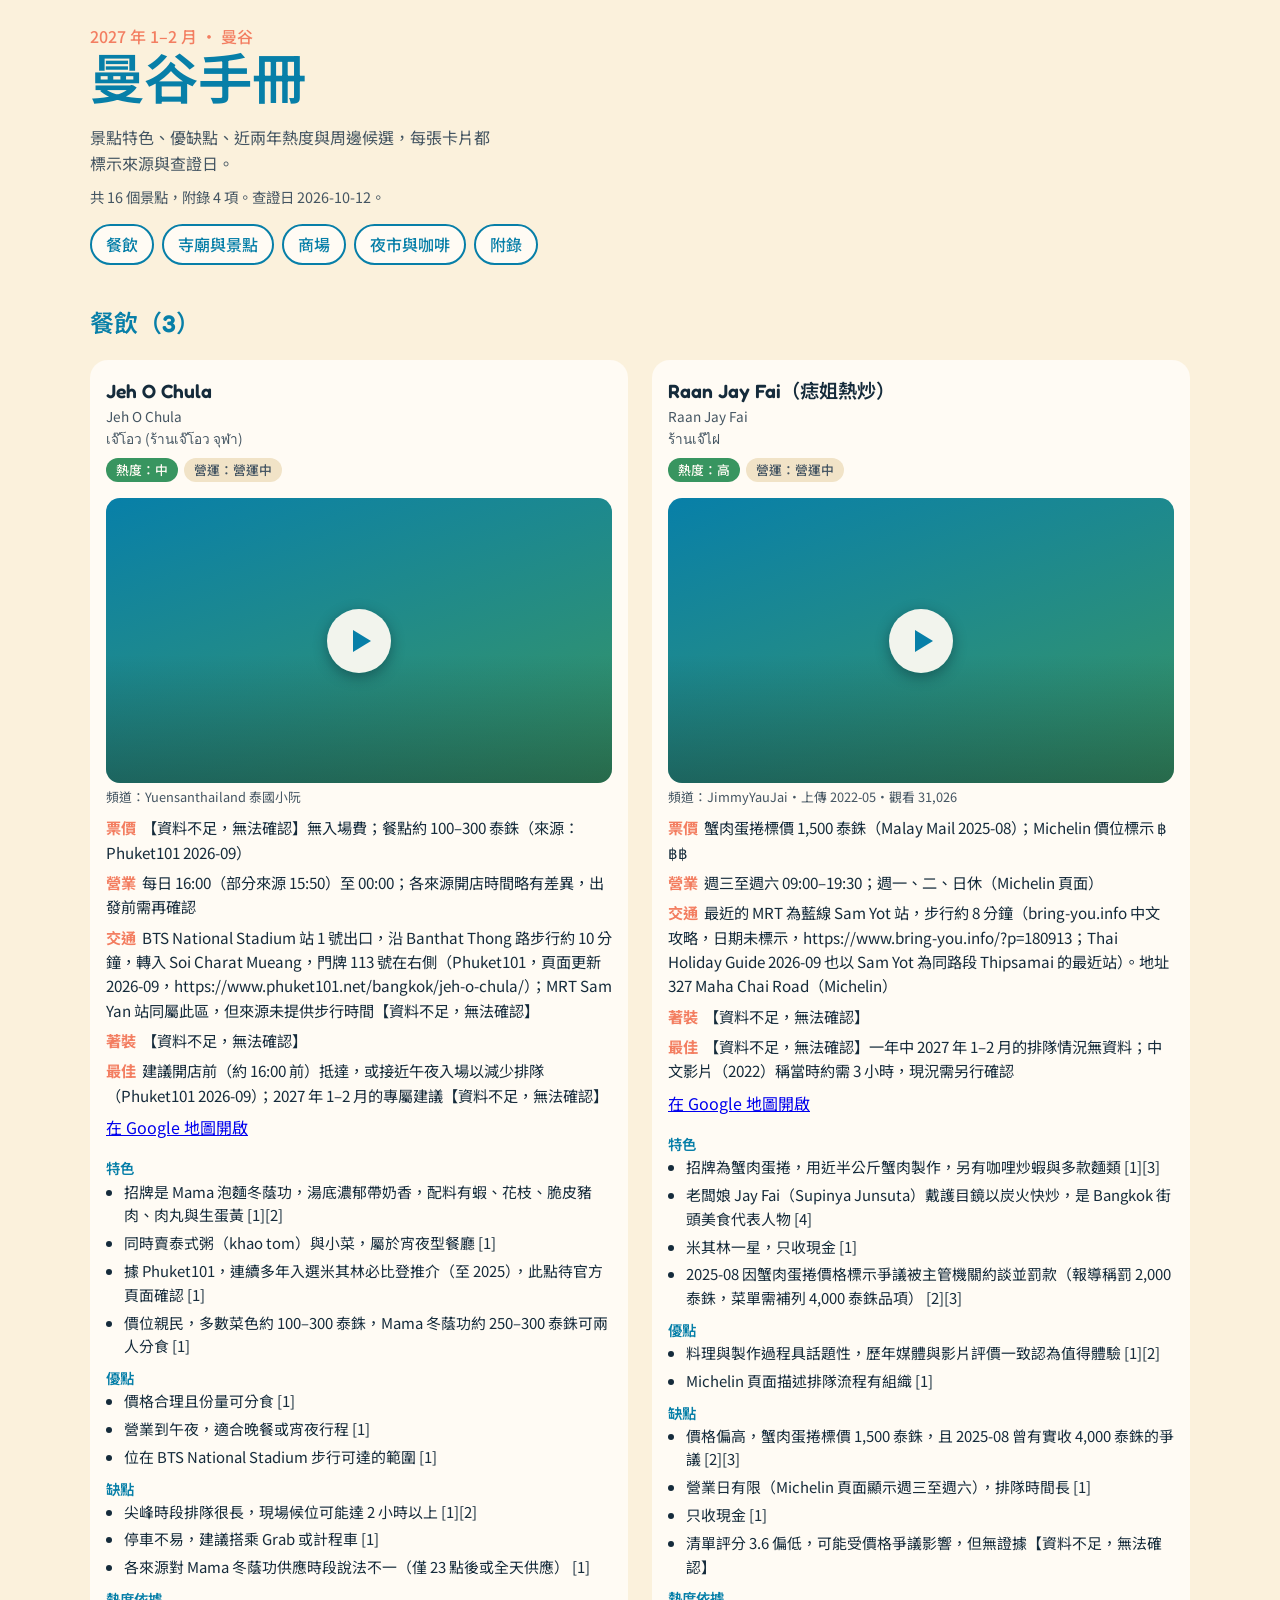
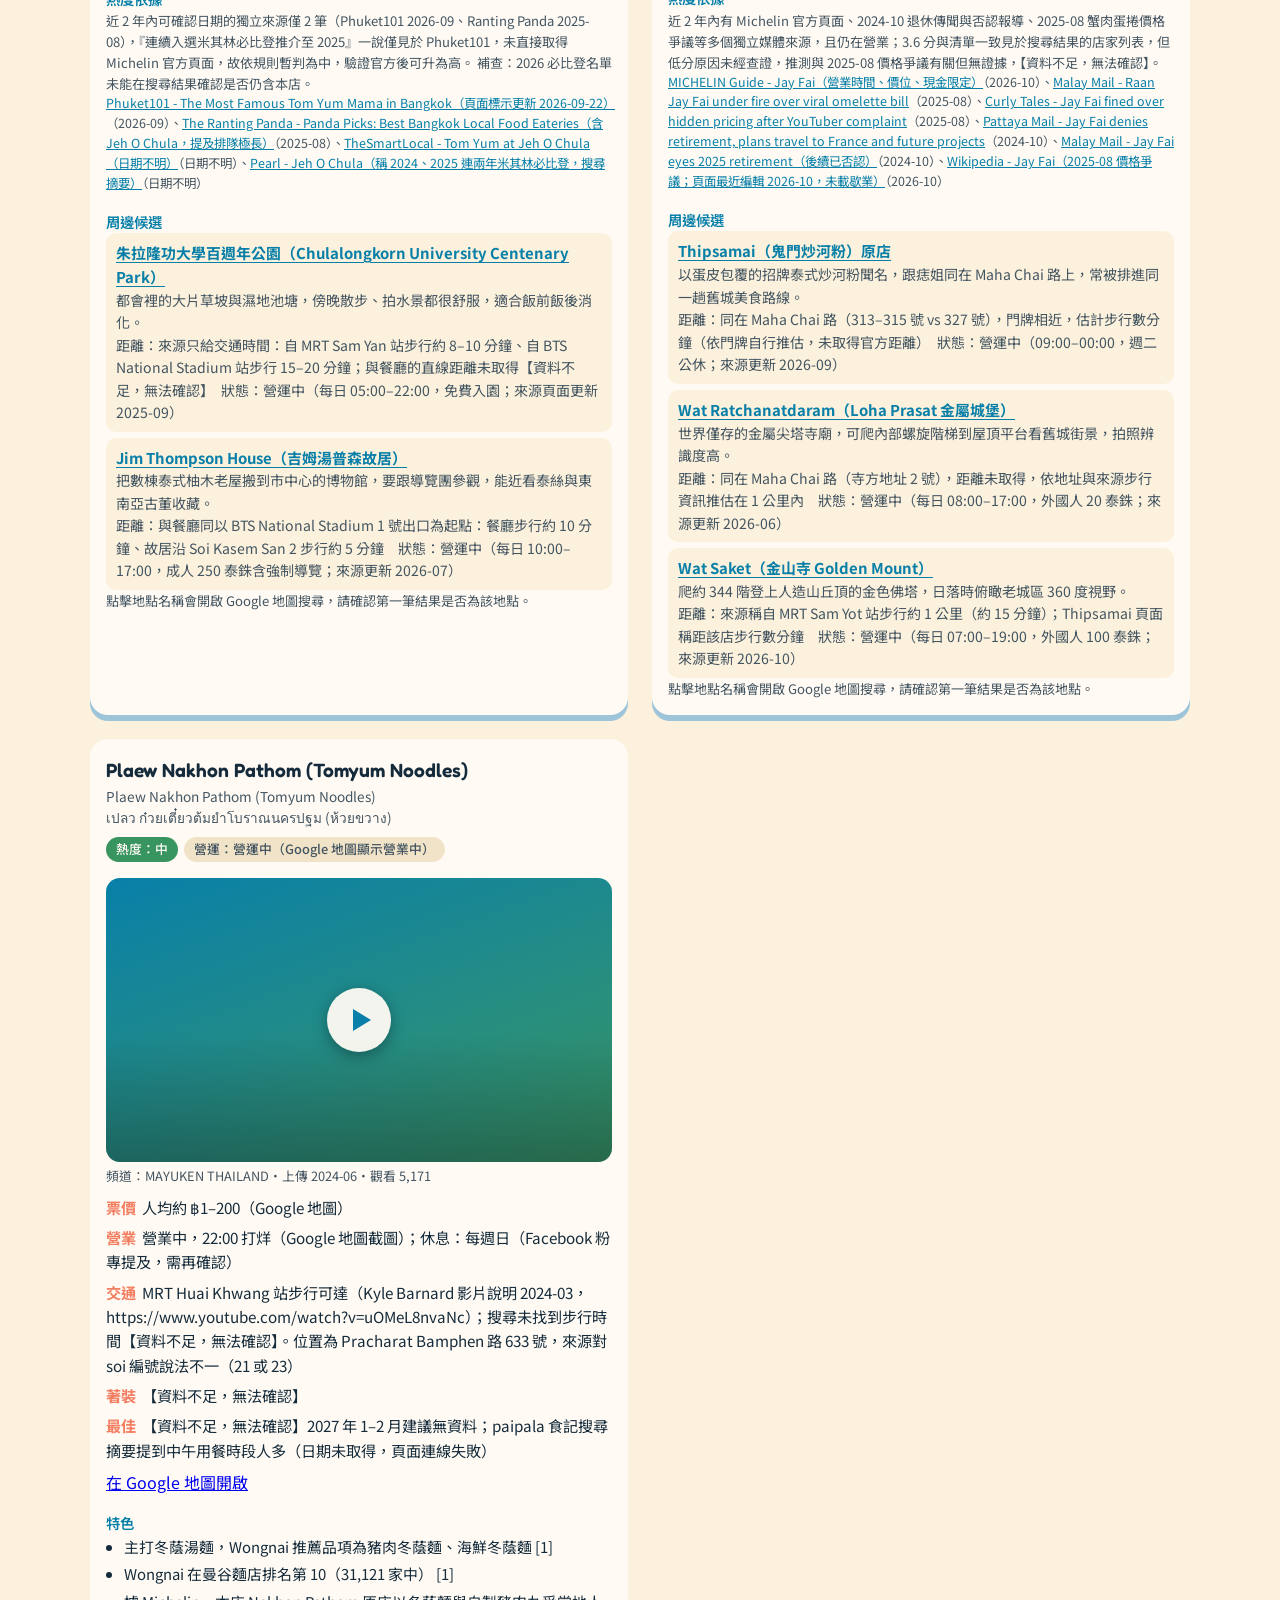
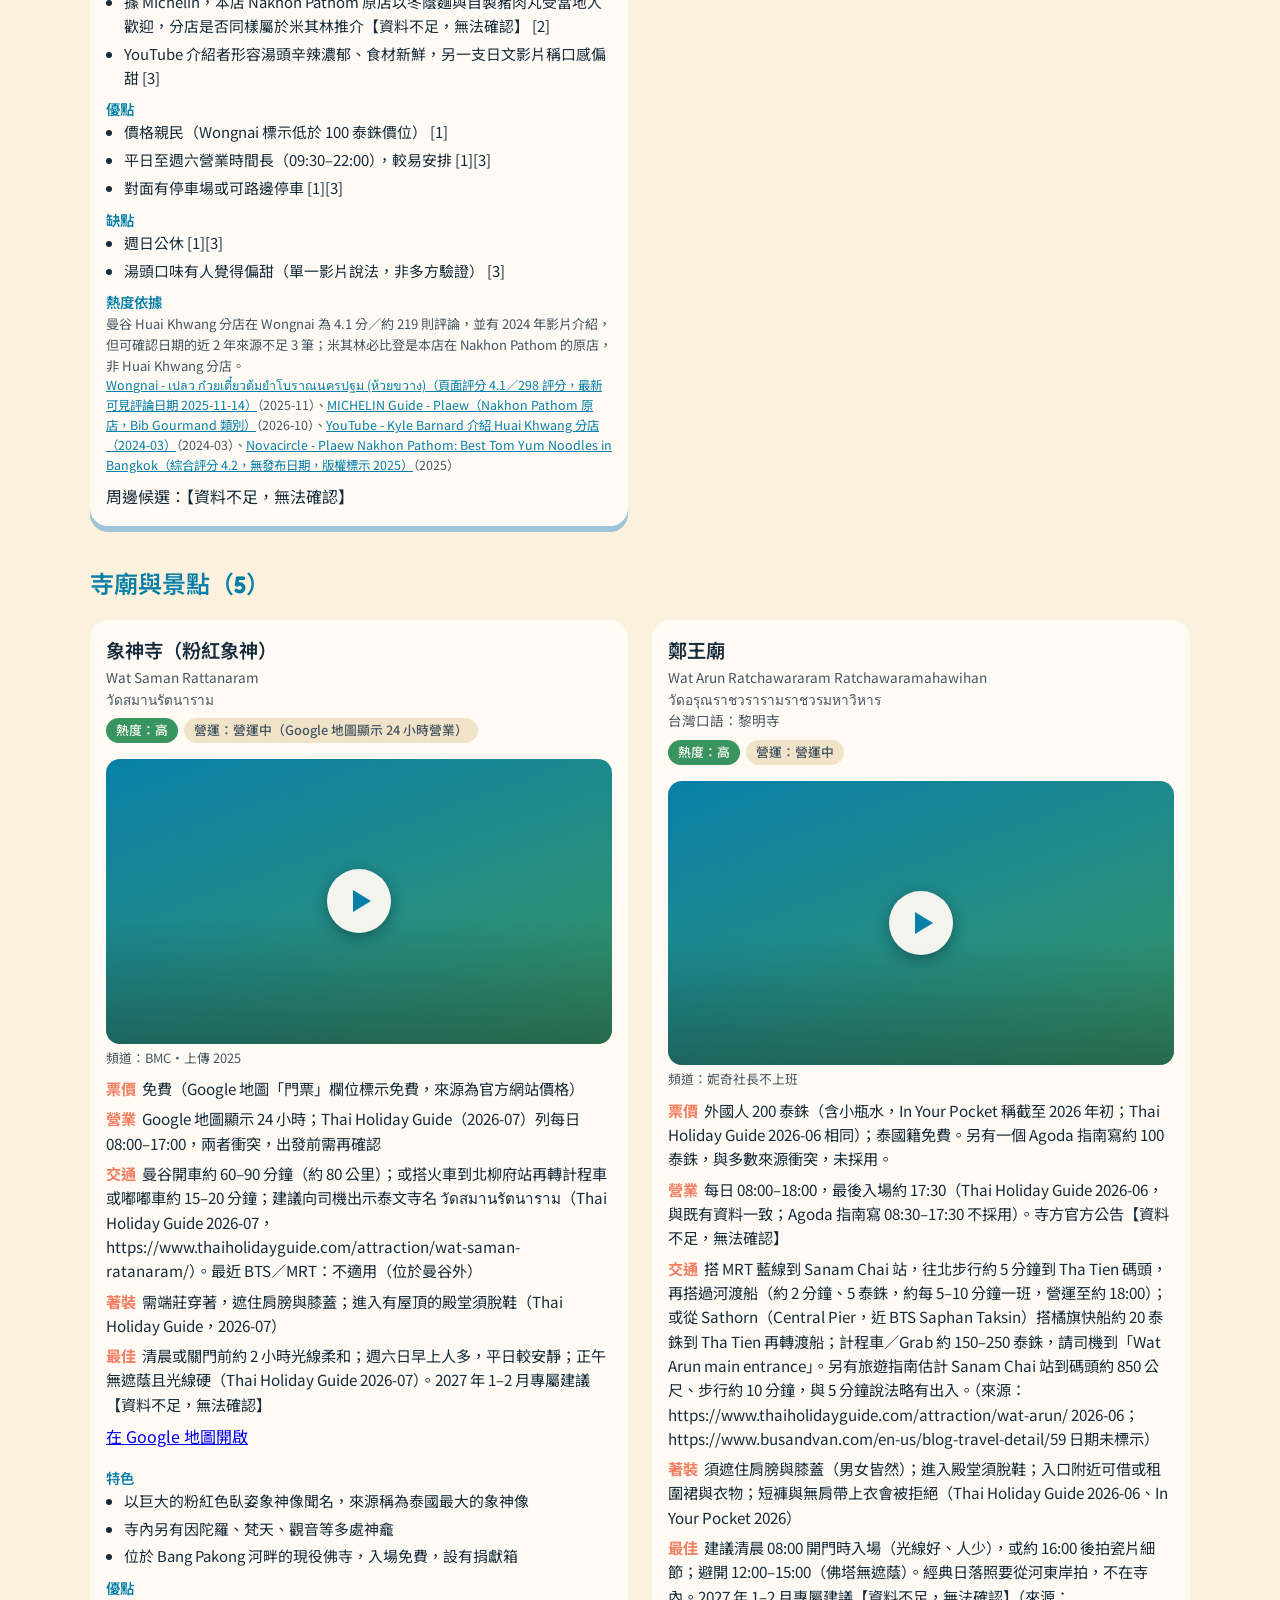
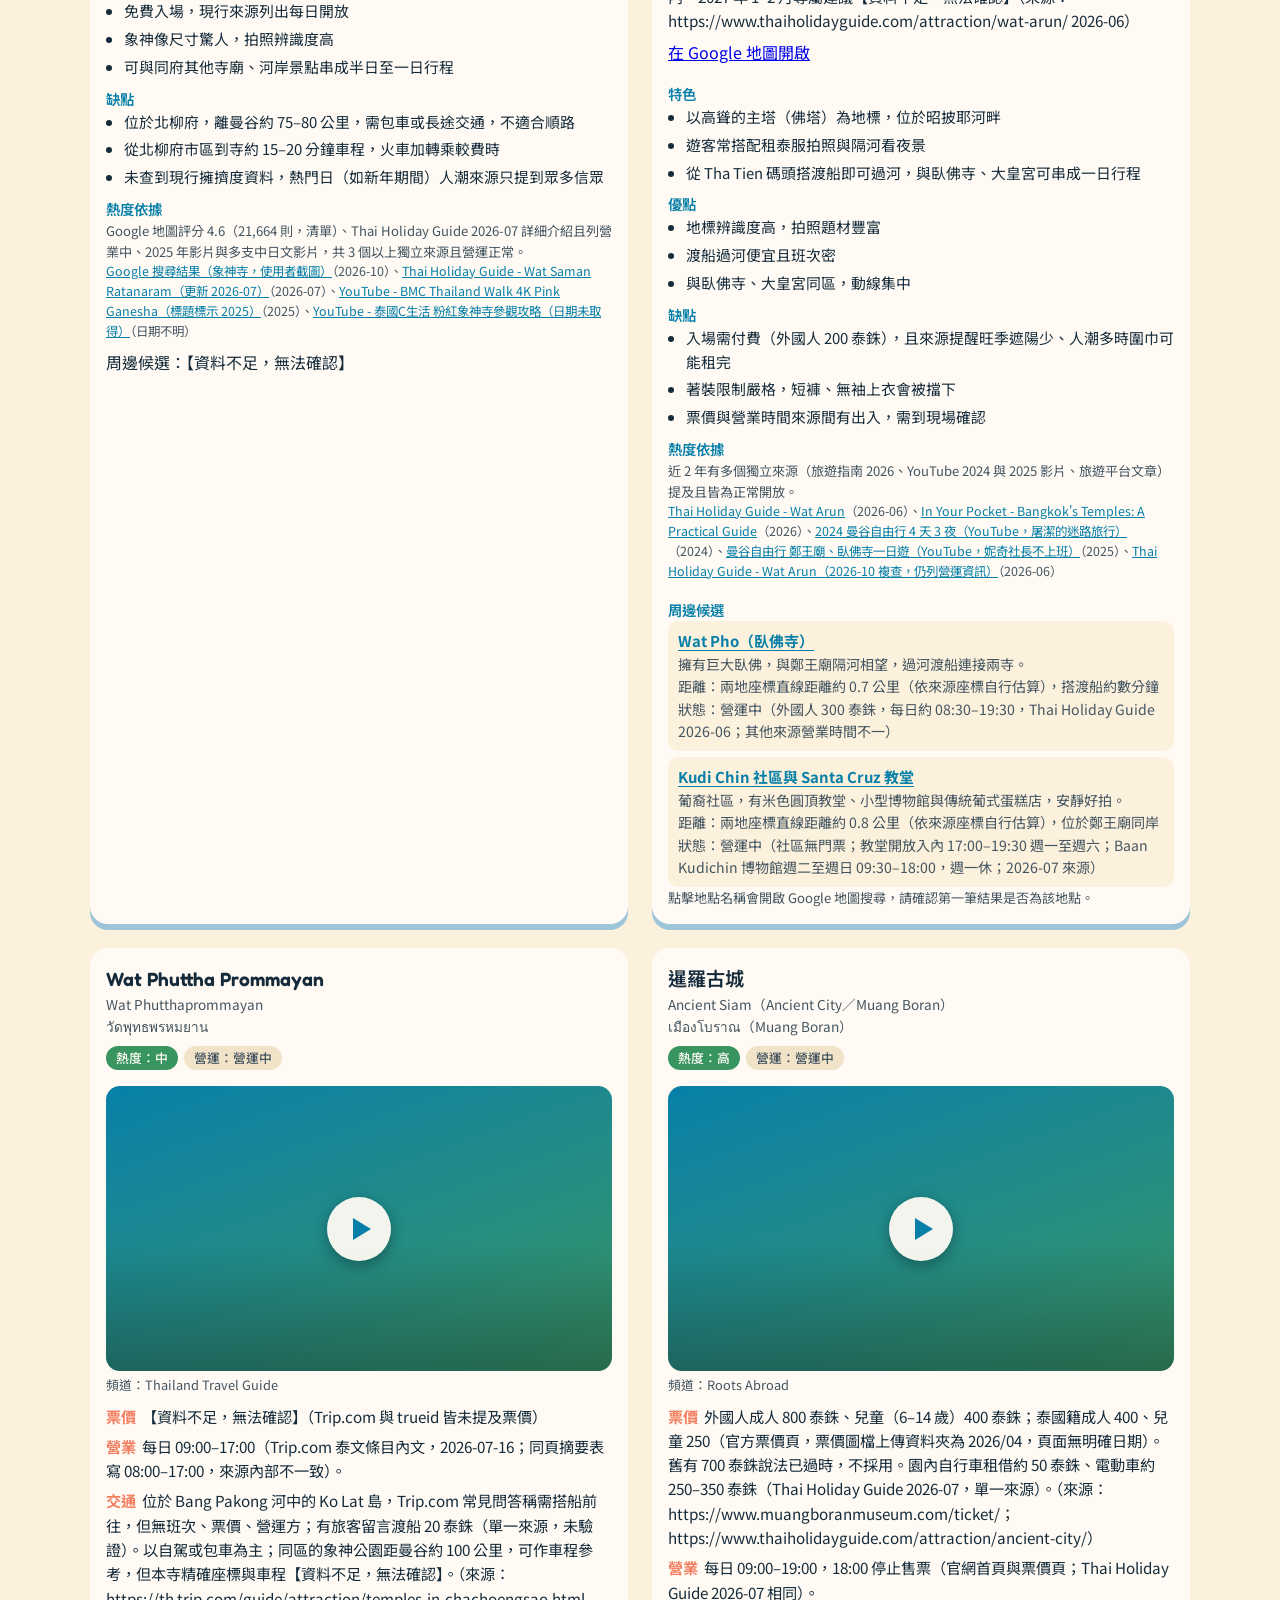
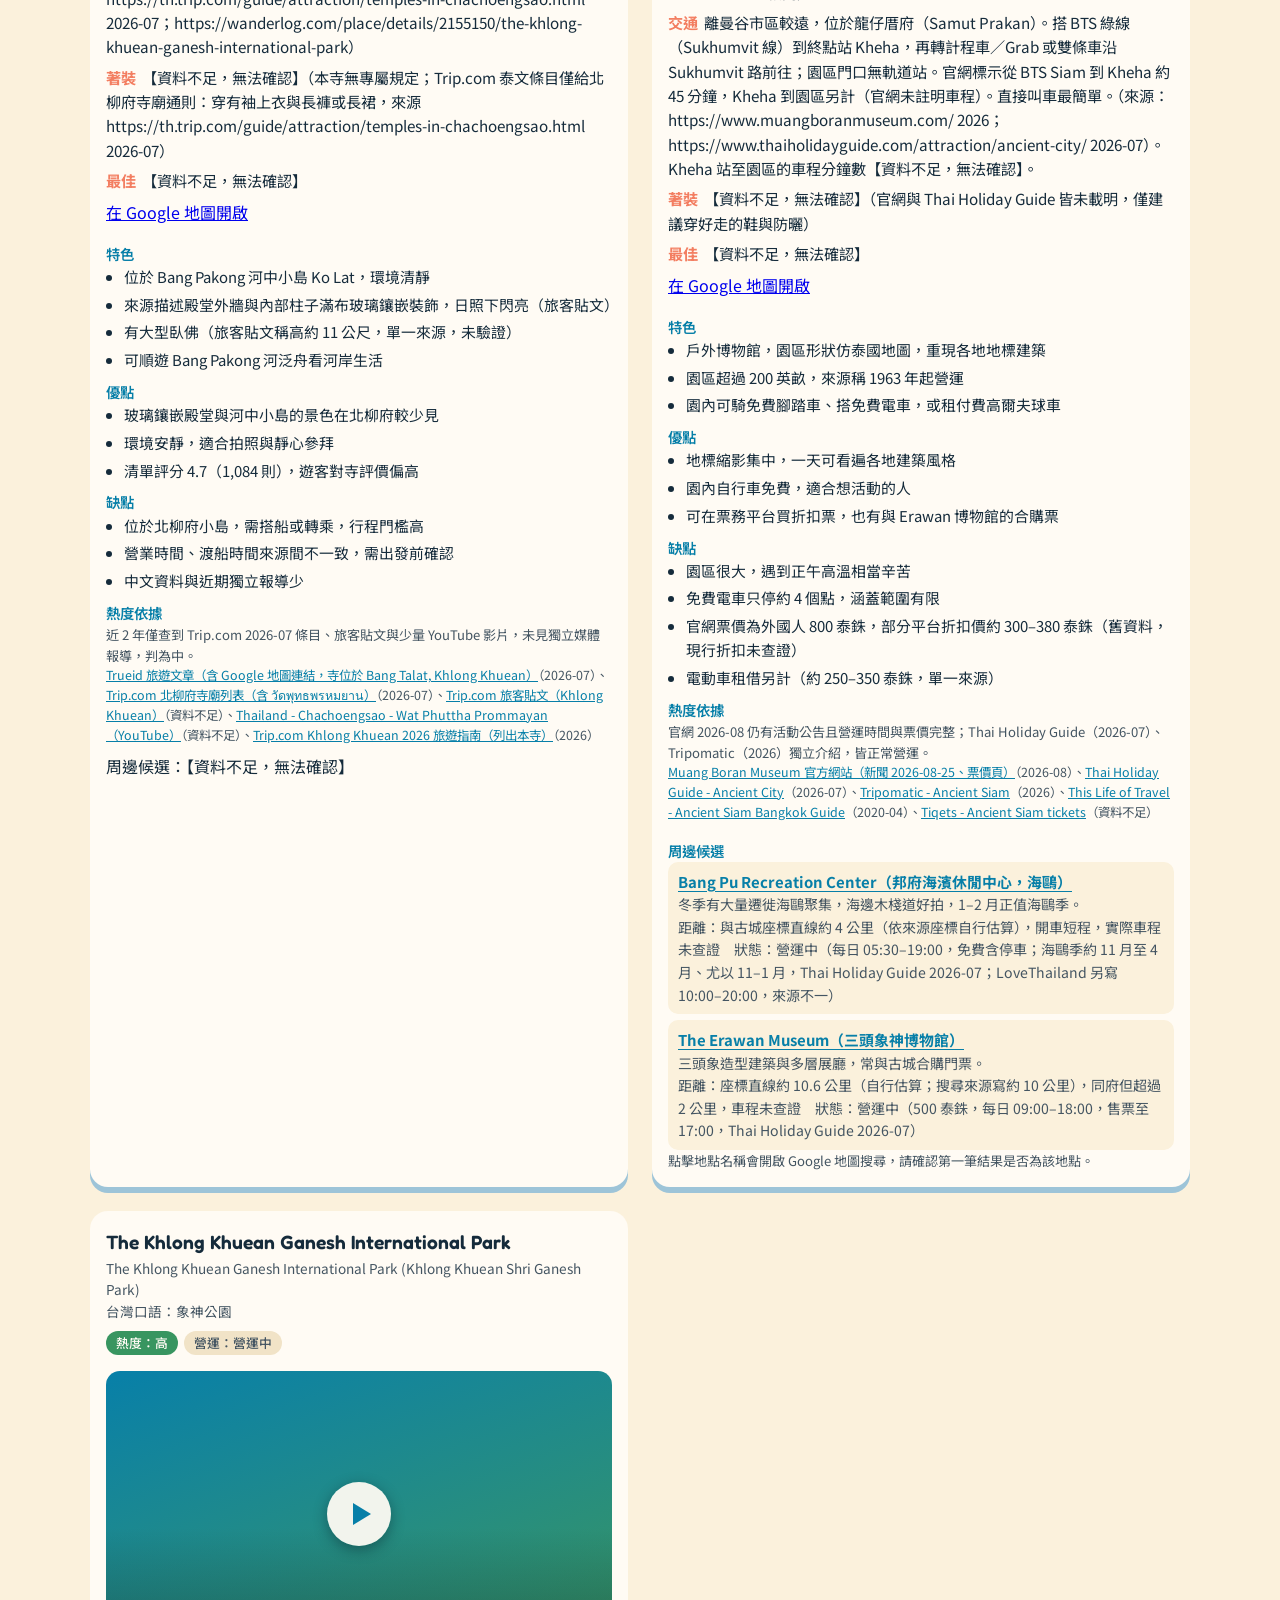
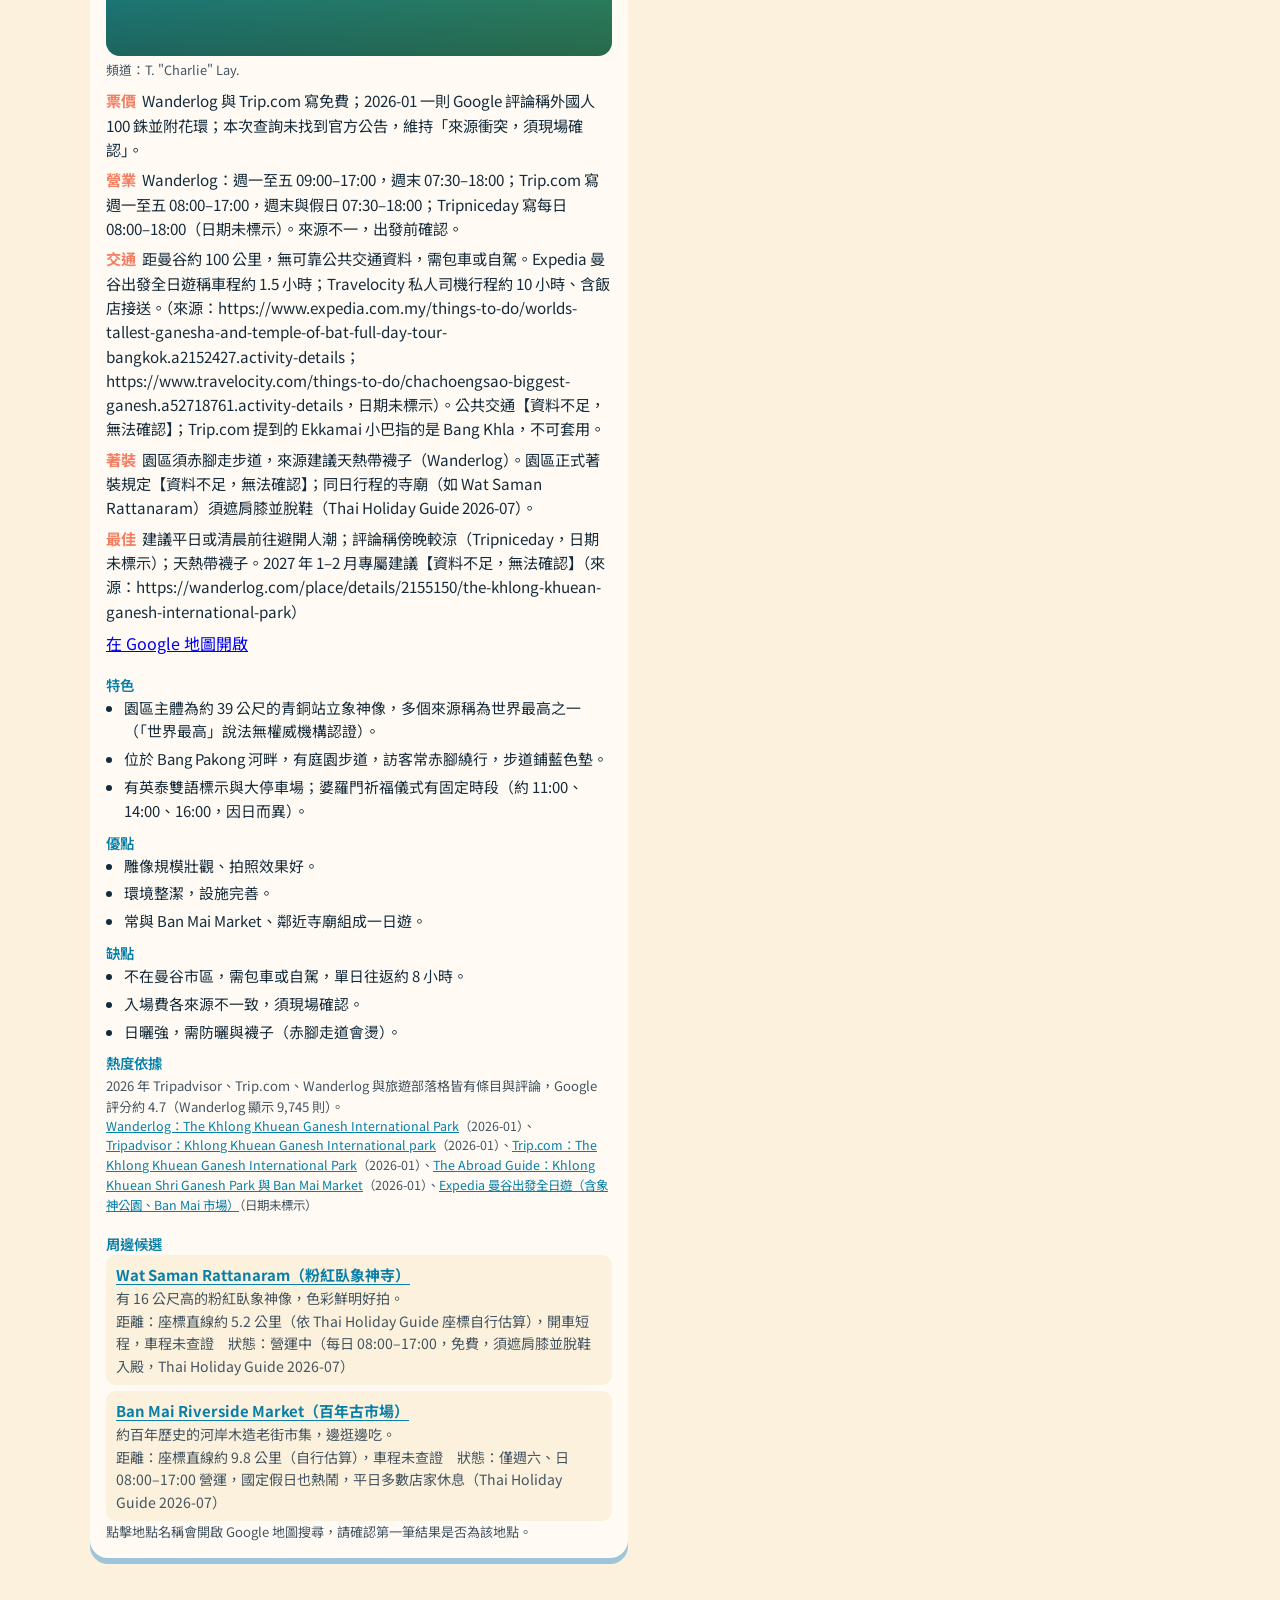
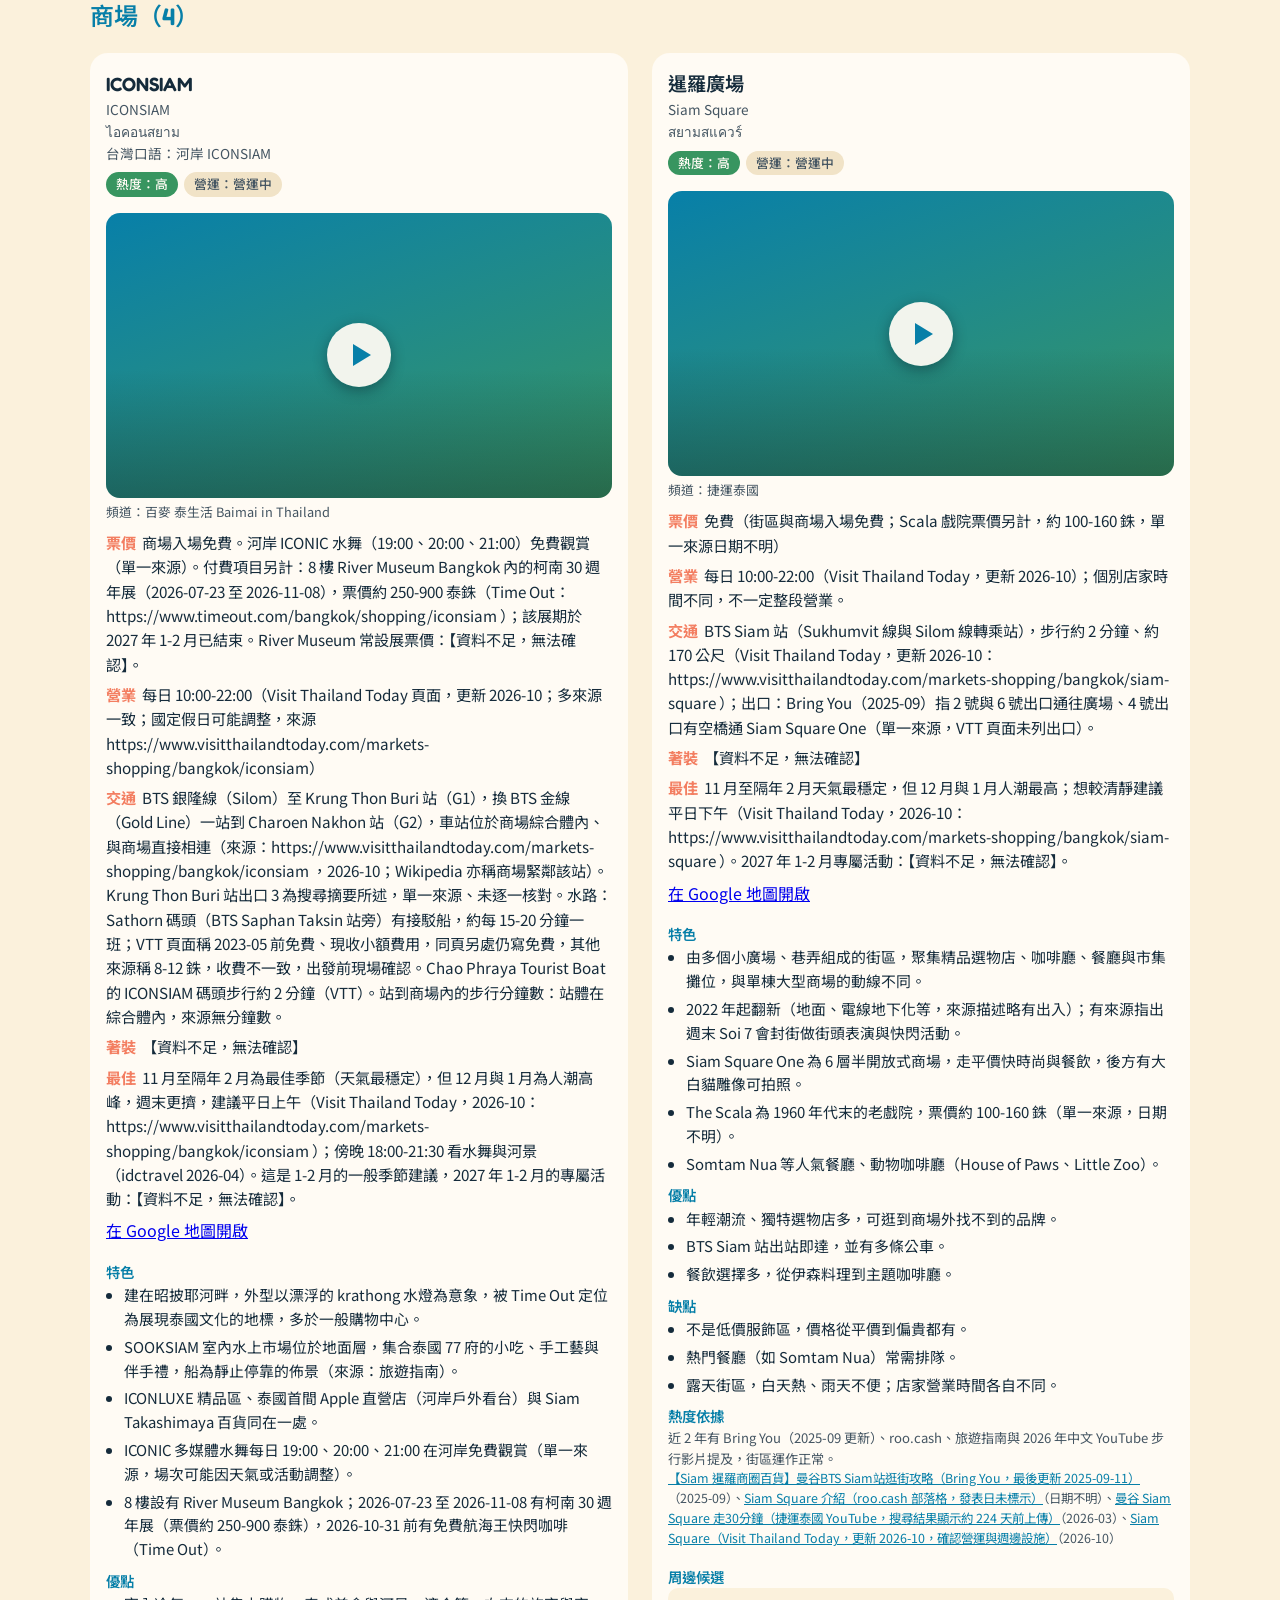
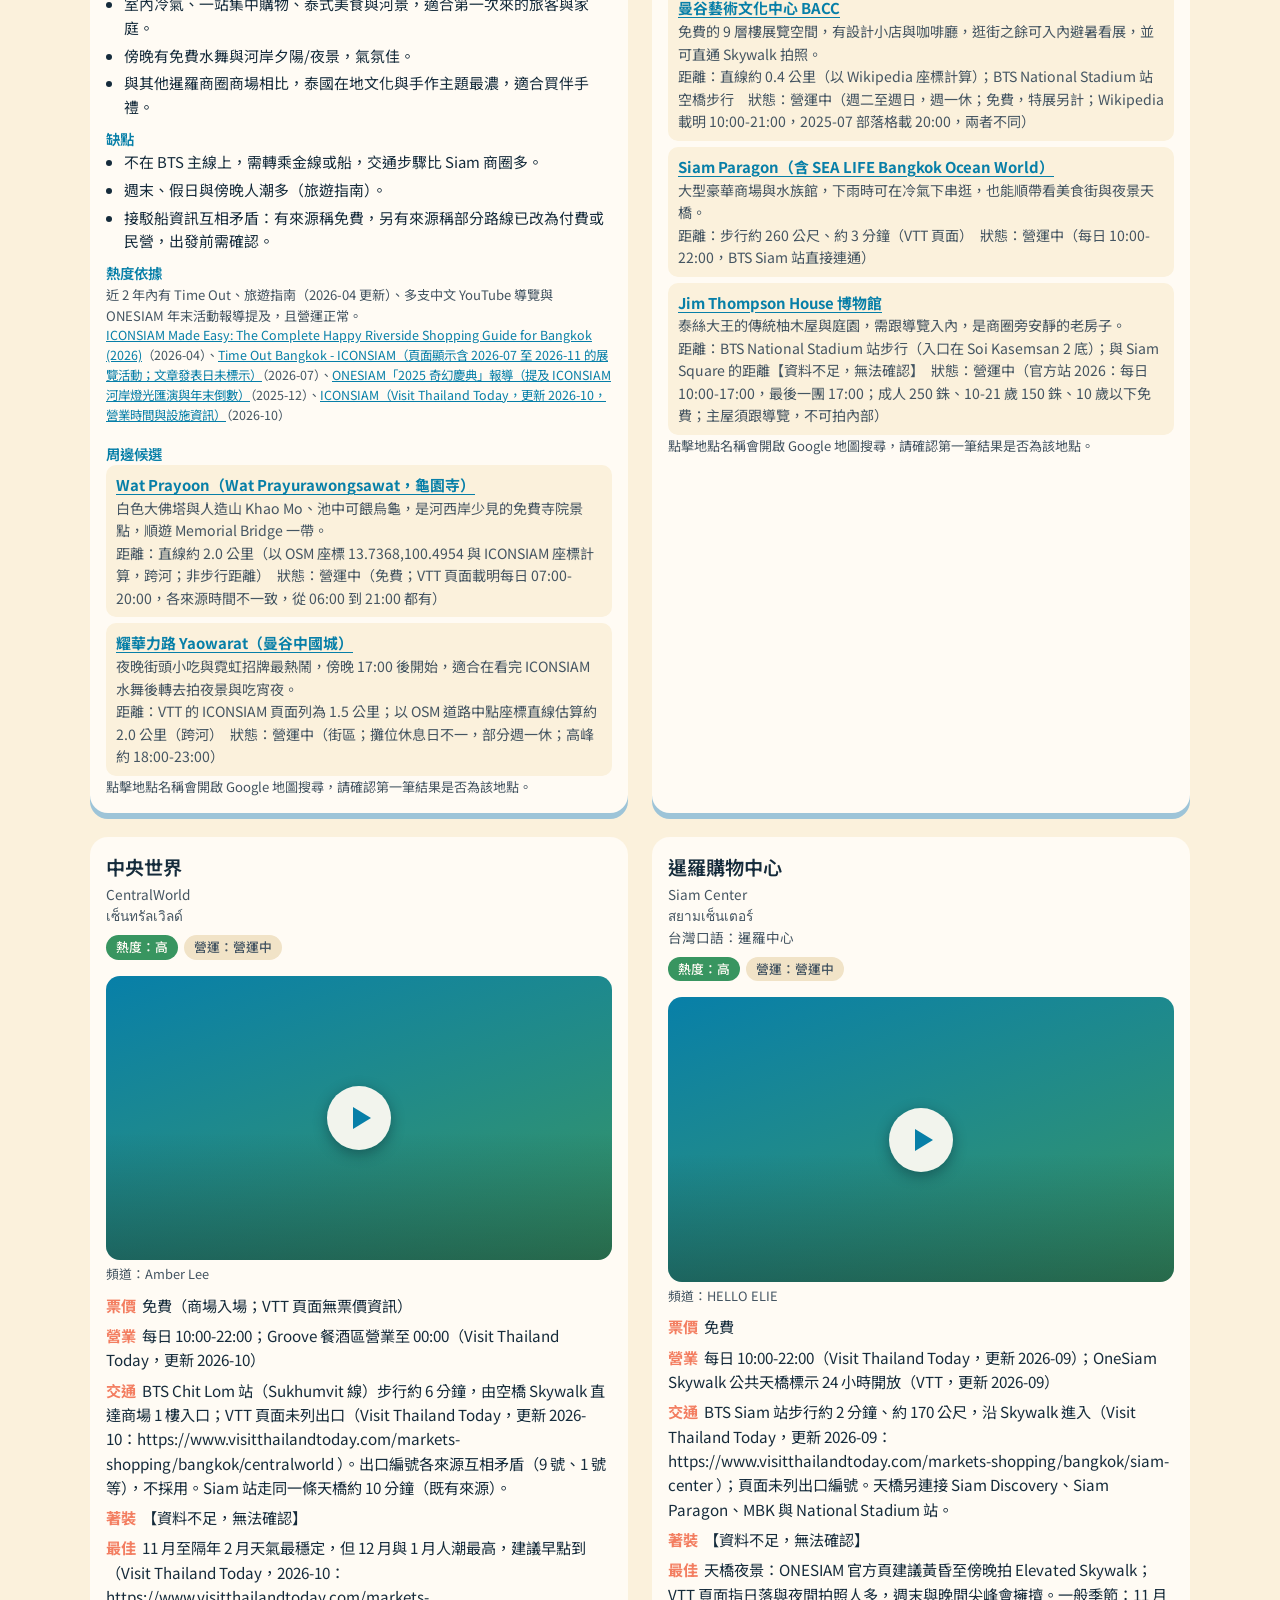
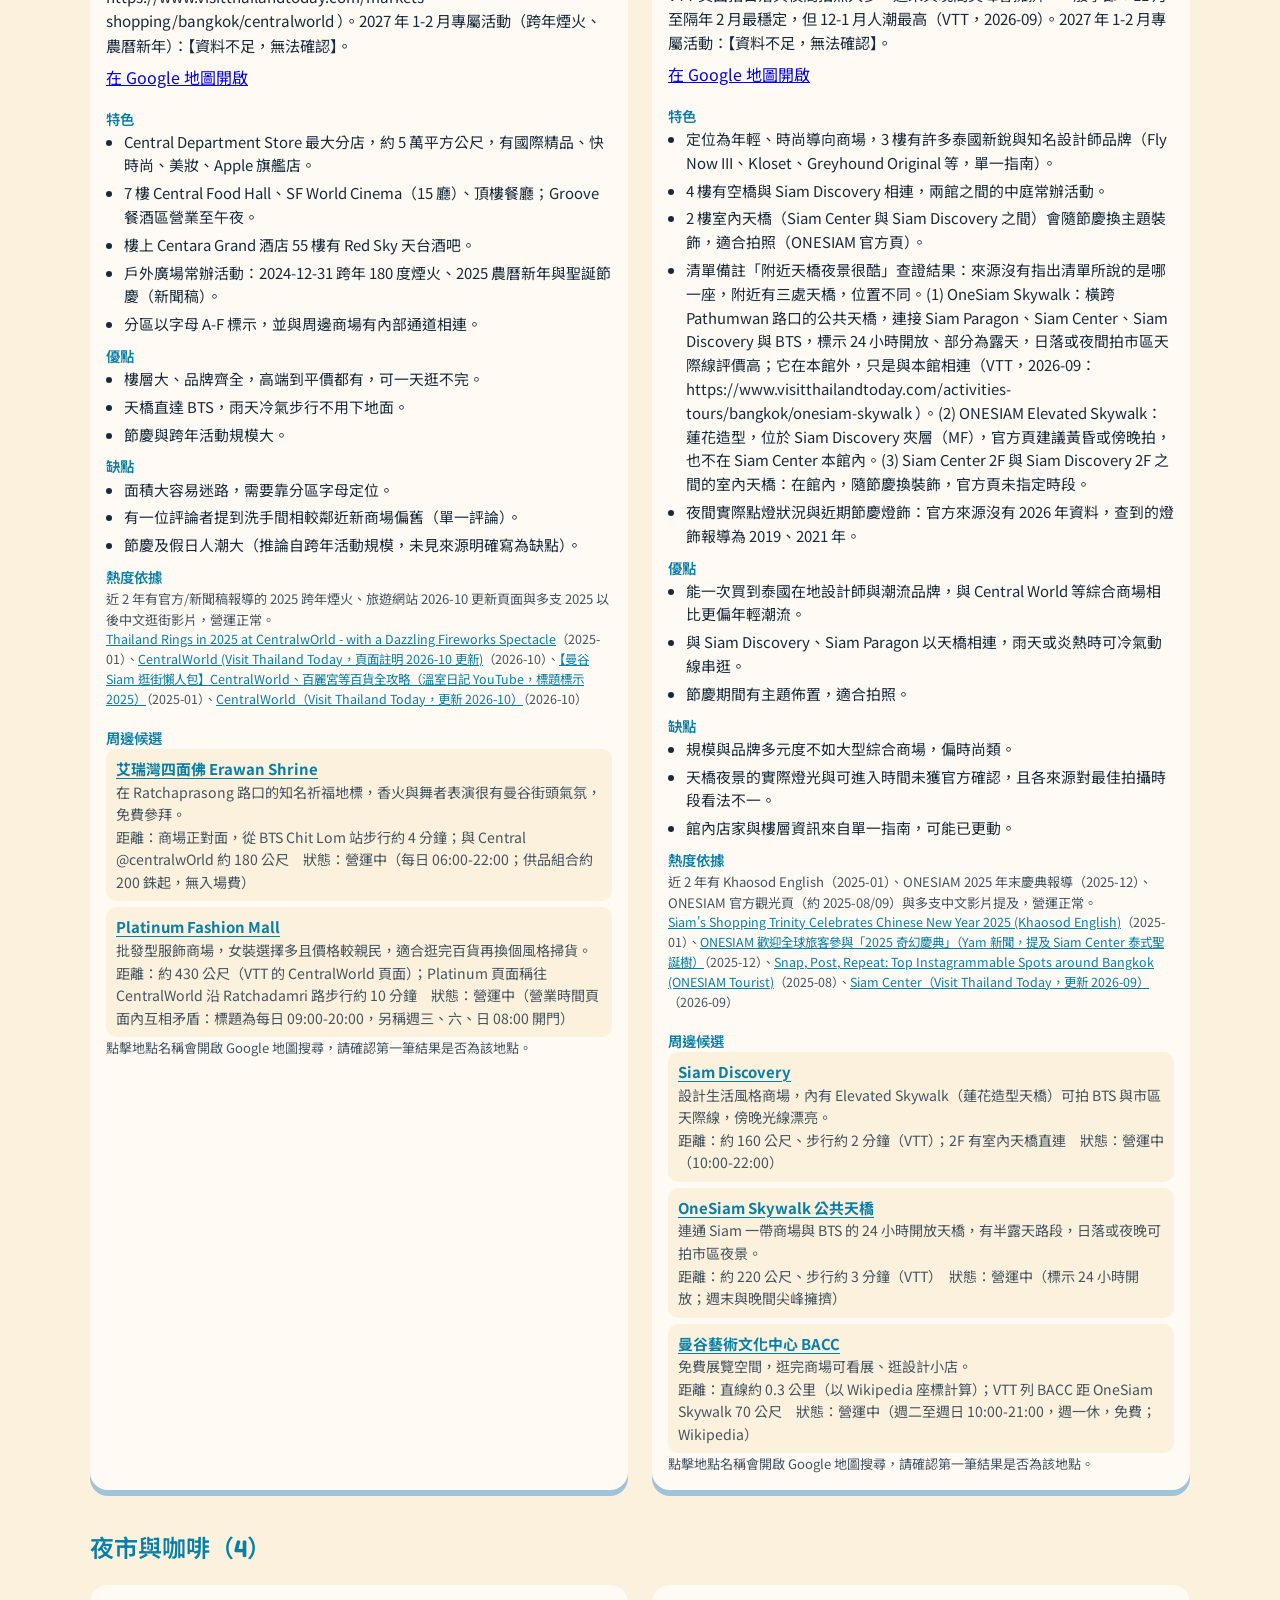
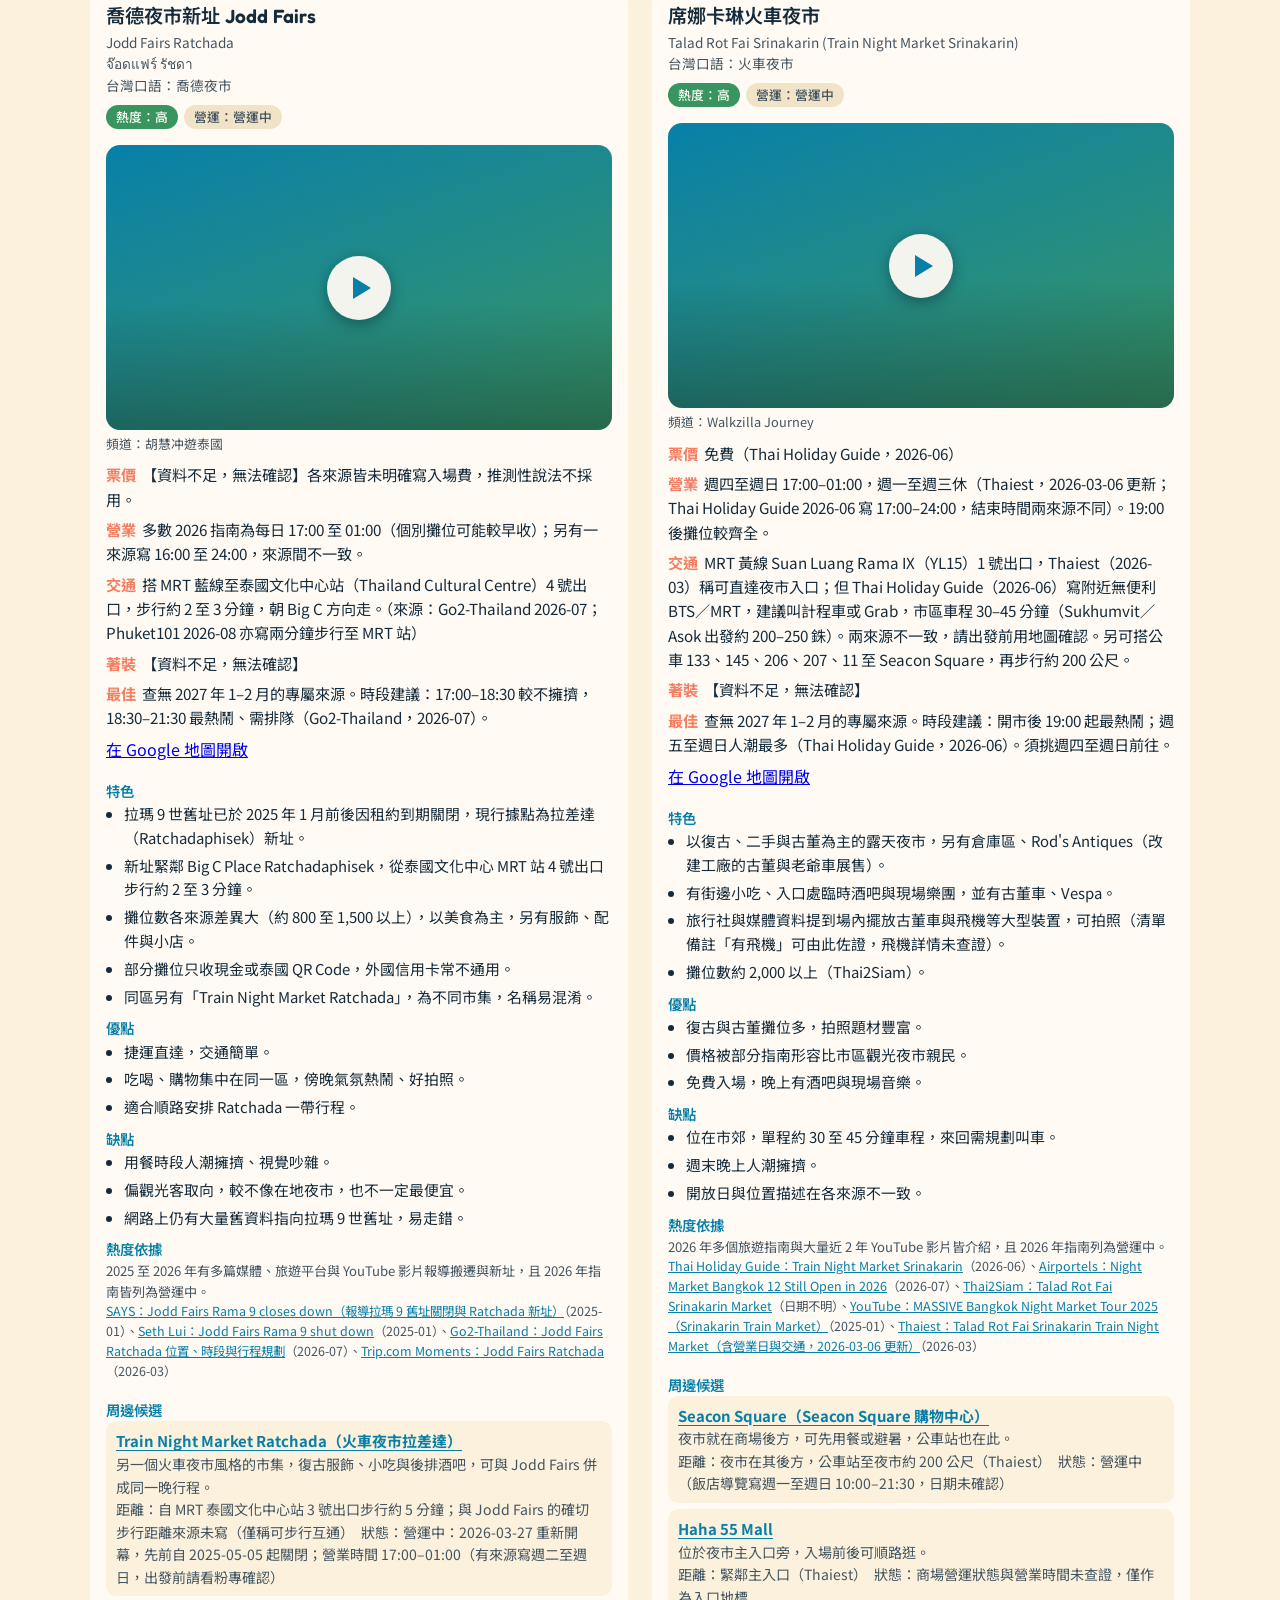
==== site/index.html @ be5ec12a "chore: initial commit for Bangkok handbook - 曼谷手冊靜態網站（site/）：16 個景點、4 項附錄，方案 C 熱帶明信片 - 資料與來源（data/、r" ====
<!doctype html>
<html lang="zh-Hant">
<head>
<meta charset="utf-8">
<meta name="viewport" content="width=device-width, initial-scale=1">
<meta name="description" content="2027 曼谷旅遊手冊：景點特色、優缺點、近兩年熱度、周邊候選與旅伴票選。">
<!-- Hallmark · macrostructure: 18-portfolio-grid · tone: playful · 方案 C 熱帶明信片 -->
<title>曼谷手冊 · 2027 年 1–2 月</title>
<link rel="preconnect" href="https://fonts.googleapis.com">
<link rel="preconnect" href="https://fonts.gstatic.com" crossorigin>
<link href="https://fonts.googleapis.com/css2?family=Noto+Sans+TC:wght@400;500;700&family=Fredoka:wght@500;600&display=swap" rel="stylesheet">
<link rel="stylesheet" href="styles.css">
</head>
<body>
<header class="site-head">
  <p class="kicker">2027 年 1–2 月 ・ 曼谷</p>
  <h1>曼谷手冊</h1>
  <p class="lede">景點特色、優缺點、近兩年熱度與周邊候選，每張卡片都標示來源與查證日。</p>
  <p class="status-line" id="data-status" role="status">載入資料中…</p>
  <nav class="jump" aria-label="分類">
    <a href="#sec-food">餐飲</a>
    <a href="#sec-sights">寺廟與景點</a>
    <a href="#sec-malls">商場</a>
    <a href="#sec-markets">夜市與咖啡</a>
    <a href="#sec-appendix">附錄</a>
  </nav>
</header>

<main id="app">
  <noscript><p class="notice">此頁面需要開啟 JavaScript 才能顯示資料。</p></noscript>
</main>

<footer class="site-foot">
  <p>原始清單：2027曼谷（作者：yoshiko 小狐狸遊世界）。</p>
  <p>資料查證日：2026-10-12。出發前請再確認票價、營業時間、農曆新年日期與交通。</p>
  <p>影片為 YouTube 官方嵌入，點擊才會載入播放器。</p>
</footer>

<script src="app.js" type="module"></script>
</body>
</html>
---- site/styles.css ----
/* 方案 C 熱帶明信片：色票以 OKLCH token 定義 */
:root {
  --sea: oklch(56% 0.11 230);
  --coral: oklch(72% 0.15 35);
  --sand: oklch(96% 0.03 85);
  --sand-2: oklch(92% 0.04 85);
  --palm: oklch(60% 0.12 155);
  --ink: oklch(28% 0.04 240);
  --muted: oklch(44% 0.03 240);
  --card: oklch(99% 0.01 85);
  --rule: oklch(80% 0.05 230);
  --focus: oklch(40% 0.14 230);
  --warn: oklch(52% 0.15 35);
  --font-display: "Fredoka", "Noto Sans TC", sans-serif;
  --font-body: "Noto Sans TC", sans-serif;
  --space-sm: 8px;
  --space-md: 16px;
  --space-lg: 24px;
  --space-xl: 40px;
}

* { box-sizing: border-box; }
html, body { overflow-x: clip; margin: 0; }
body {
  background: var(--sand);
  color: var(--ink);
  font-family: var(--font-body);
  line-height: 1.6;
  padding: var(--space-lg) var(--space-md) var(--space-xl);
}
h1, h2, h3 { font-family: var(--font-display); margin: 0; overflow-wrap: anywhere; min-width: 0; }
h1 { font-size: clamp(2.2rem, 7vw, 3.4rem); font-weight: 600; color: var(--sea); line-height: 1.1; }
h2 { font-size: 1.5rem; font-weight: 600; color: var(--sea); margin: var(--space-xl) 0 var(--space-md); scroll-margin-top: var(--space-lg); }
h3 { font-size: 1.2rem; font-weight: 600; }
p { margin: 0; }

.site-head, .site-foot, #app { max-width: 1100px; margin: 0 auto; }
.kicker { color: var(--coral); font-weight: 500; }
.lede { color: var(--muted); margin-top: var(--space-md); max-width: 46ch; }
.status-line { margin-top: var(--space-sm); font-size: 0.9rem; color: var(--muted); }
.status-line.is-error { color: var(--warn); }

.jump { display: flex; flex-wrap: wrap; gap: 8px; margin-top: var(--space-md); }
.jump a {
  background: var(--card);
  border: 2px solid var(--sea);
  color: var(--sea);
  border-radius: 999px;
  padding: 6px 14px;
  text-decoration: none;
  font-weight: 500;
  white-space: nowrap;
}
.jump a:focus-visible, button:focus-visible, summary:focus-visible, a:focus-visible {
  outline: 3px solid var(--focus);
  outline-offset: 2px;
}

.grid {
  display: grid;
  gap: var(--space-lg);
  grid-template-columns: minmax(0, 1fr);
}
@media (min-width: 720px) {
  .grid { grid-template-columns: repeat(2, minmax(0, 1fr)); }
}

.postcard {
  background: var(--card);
  border-radius: 18px;
  padding: var(--space-md);
  box-shadow: 0 6px 0 var(--rule);
  position: relative;
  min-width: 0;
  display: flex;
  flex-direction: column;
  gap: var(--space-sm);
}
.name-zh { font-size: 1.25rem; }
.name-sub { font-size: 0.85rem; color: var(--muted); }

.tags { display: flex; flex-wrap: wrap; gap: 6px; }
.tag {
  display: inline-block;
  background: var(--palm);
  color: var(--card);
  border-radius: 999px;
  padding: 2px 10px;
  font-size: 0.8rem;
  font-weight: 500;
}
.tag.is-muted { background: var(--sand-2); color: var(--muted); }
.tag.is-warn { background: var(--coral); }

/* 影片：點擊才載入 */
.video-slot { margin-top: var(--space-sm); }
.facade {
  position: relative;
  width: 100%;
  aspect-ratio: 16 / 9;
  padding: 0;
  border: 0;
  border-radius: 14px;
  overflow: hidden;
  background: linear-gradient(160deg, var(--sea), var(--palm));
  color: var(--card);
  display: grid;
  place-items: center;
  cursor: pointer;
  font-family: var(--font-body);
  font-size: 0.95rem;
}
.facade img {
  position: absolute;
  inset: 0;
  width: 100%;
  height: 100%;
  object-fit: cover;
}
.facade:active { transform: scale(0.98); }
.facade:disabled { opacity: 0.55; cursor: not-allowed; }
.facade::after {
  content: "";
  position: absolute;
  inset: 0;
  background: linear-gradient(180deg, transparent 55%, oklch(20% 0.03 240 / 0.35));
  pointer-events: none;
}
.play-badge {
  position: relative;
  z-index: 1;
  width: 64px;
  height: 64px;
  border-radius: 50%;
  background: oklch(99% 0.01 85 / 0.94);
  box-shadow: 0 4px 14px oklch(20% 0.03 240 / 0.4);
  display: block;
}
.play-badge::before {
  content: "";
  position: absolute;
  top: 50%;
  left: 55%;
  transform: translate(-50%, -50%);
  border-style: solid;
  border-width: 11px 0 11px 18px;
  border-color: transparent transparent transparent var(--sea);
}
.facade:hover .play-badge { transform: scale(1.06); }
.play-badge { transition: transform 150ms ease-out; }
.facade-label {
  background: var(--card);
  color: var(--sea);
  border-radius: 999px;
  padding: 6px 14px;
  font-weight: 500;
}
.video-frame { width: 100%; aspect-ratio: 16 / 9; border: 0; border-radius: 14px; }
.video-note { font-size: 0.8rem; color: var(--muted); margin-top: 4px; }
.video-missing {
  border: 2px dashed var(--rule);
  border-radius: 14px;
  aspect-ratio: 16 / 9;
  display: grid;
  place-items: center;
  color: var(--muted);
  font-size: 0.9rem;
  text-align: center;
  padding: var(--space-sm);
}

.info { margin: 0; padding: 0; list-style: none; display: grid; gap: 6px; font-size: 0.95rem; }
.info li b { color: var(--coral); font-weight: 700; margin-right: 6px; }
.info .unverified { color: var(--muted); }

.section-list { margin: 0; padding-left: 1.2em; font-size: 0.93rem; display: grid; gap: 4px; }
.section-title { font-size: 0.9rem; font-weight: 600; color: var(--sea); margin-top: var(--space-sm); }

.nearby { margin: 0; padding: 0; list-style: none; display: grid; gap: 6px; font-size: 0.93rem; }
.nearby li { background: var(--sand); border-radius: 10px; padding: 8px 10px; }
.nearby .why { color: var(--muted); font-size: 0.88rem; }
.nearby-name { color: var(--sea); font-weight: 700; text-decoration: underline; text-underline-offset: 3px; overflow-wrap: anywhere; }
.nearby-name:hover { color: var(--coral); }

.choices { display: flex; flex-wrap: wrap; gap: 10px; margin-top: var(--space-sm); }
.choices button {
  font: inherit;
  min-width: 44px;
  min-height: 44px;
  padding: 0 16px;
  border-radius: 999px;
  border: 2px solid var(--coral);
  background: var(--card);
  color: var(--coral);
  font-weight: 600;
  cursor: pointer;
  white-space: nowrap;
}
.choices button:hover { background: var(--sand-2); }
.choices button:active { transform: scale(0.97); }
.choices button[aria-pressed="true"] { background: var(--coral); color: var(--card); }
.choices button:disabled { opacity: 0.55; cursor: not-allowed; }
.vote-note { font-size: 0.82rem; color: var(--muted); }

.sources { font-size: 0.78rem; color: var(--muted); }
.sources a { color: var(--sea); }

.notice {
  background: var(--card);
  border-left: 4px solid var(--coral);
  padding: var(--space-md);
  border-radius: 10px;
  margin: var(--space-lg) 0;
}

.appendix-list { list-style: none; padding: 0; margin: 0; display: grid; gap: 8px; }
.appendix-list li {
  background: var(--card);
  border-radius: 12px;
  padding: var(--space-sm) var(--space-md);
  font-size: 0.93rem;
}

.site-foot { margin-top: var(--space-xl); font-size: 0.8rem; color: var(--muted); display: grid; gap: 4px; }

@media (prefers-reduced-motion: reduce) {
  * { transition: none !important; animation: none !important; scroll-behavior: auto !important; }
}

@media print {
  body { background: #fff; color: #000; }
  .jump, .choices, .facade, .video-slot { display: none !important; }
  .postcard { box-shadow: none; border: 1px solid #000; break-inside: avoid; }
}
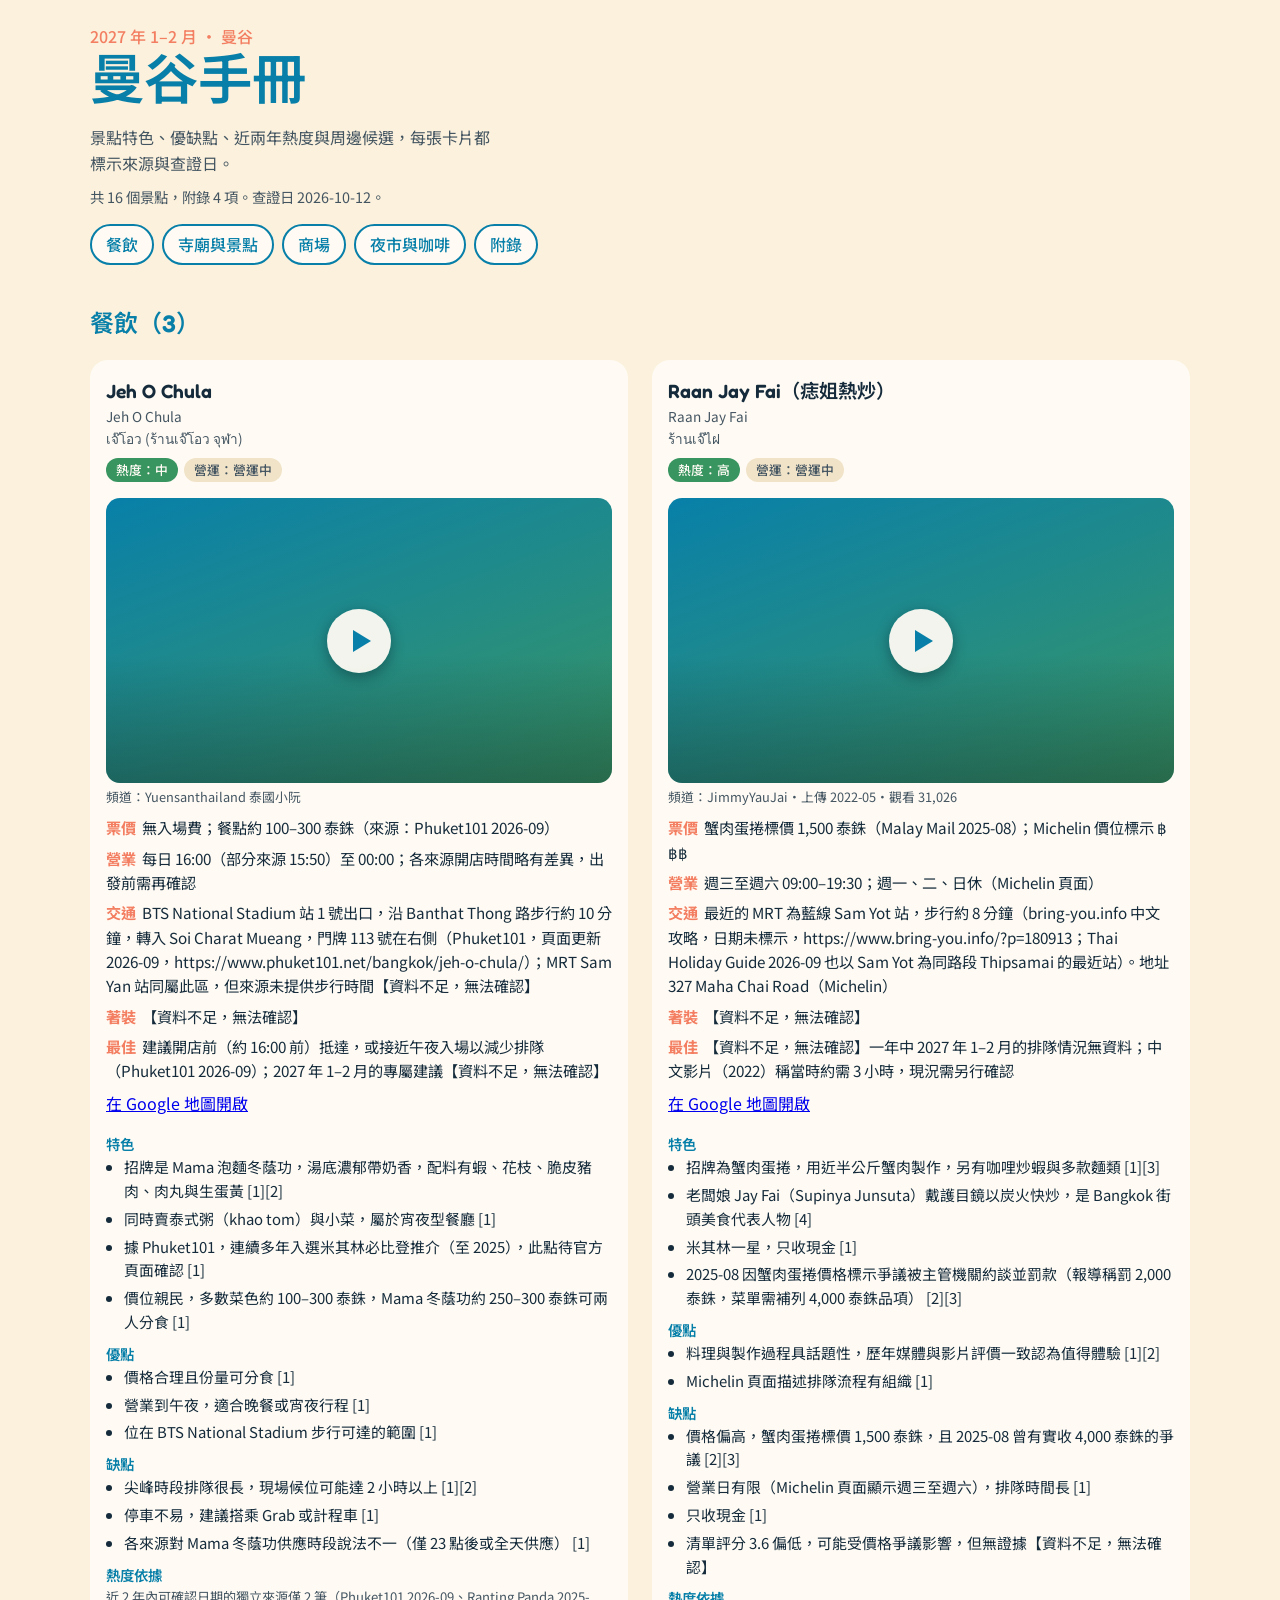
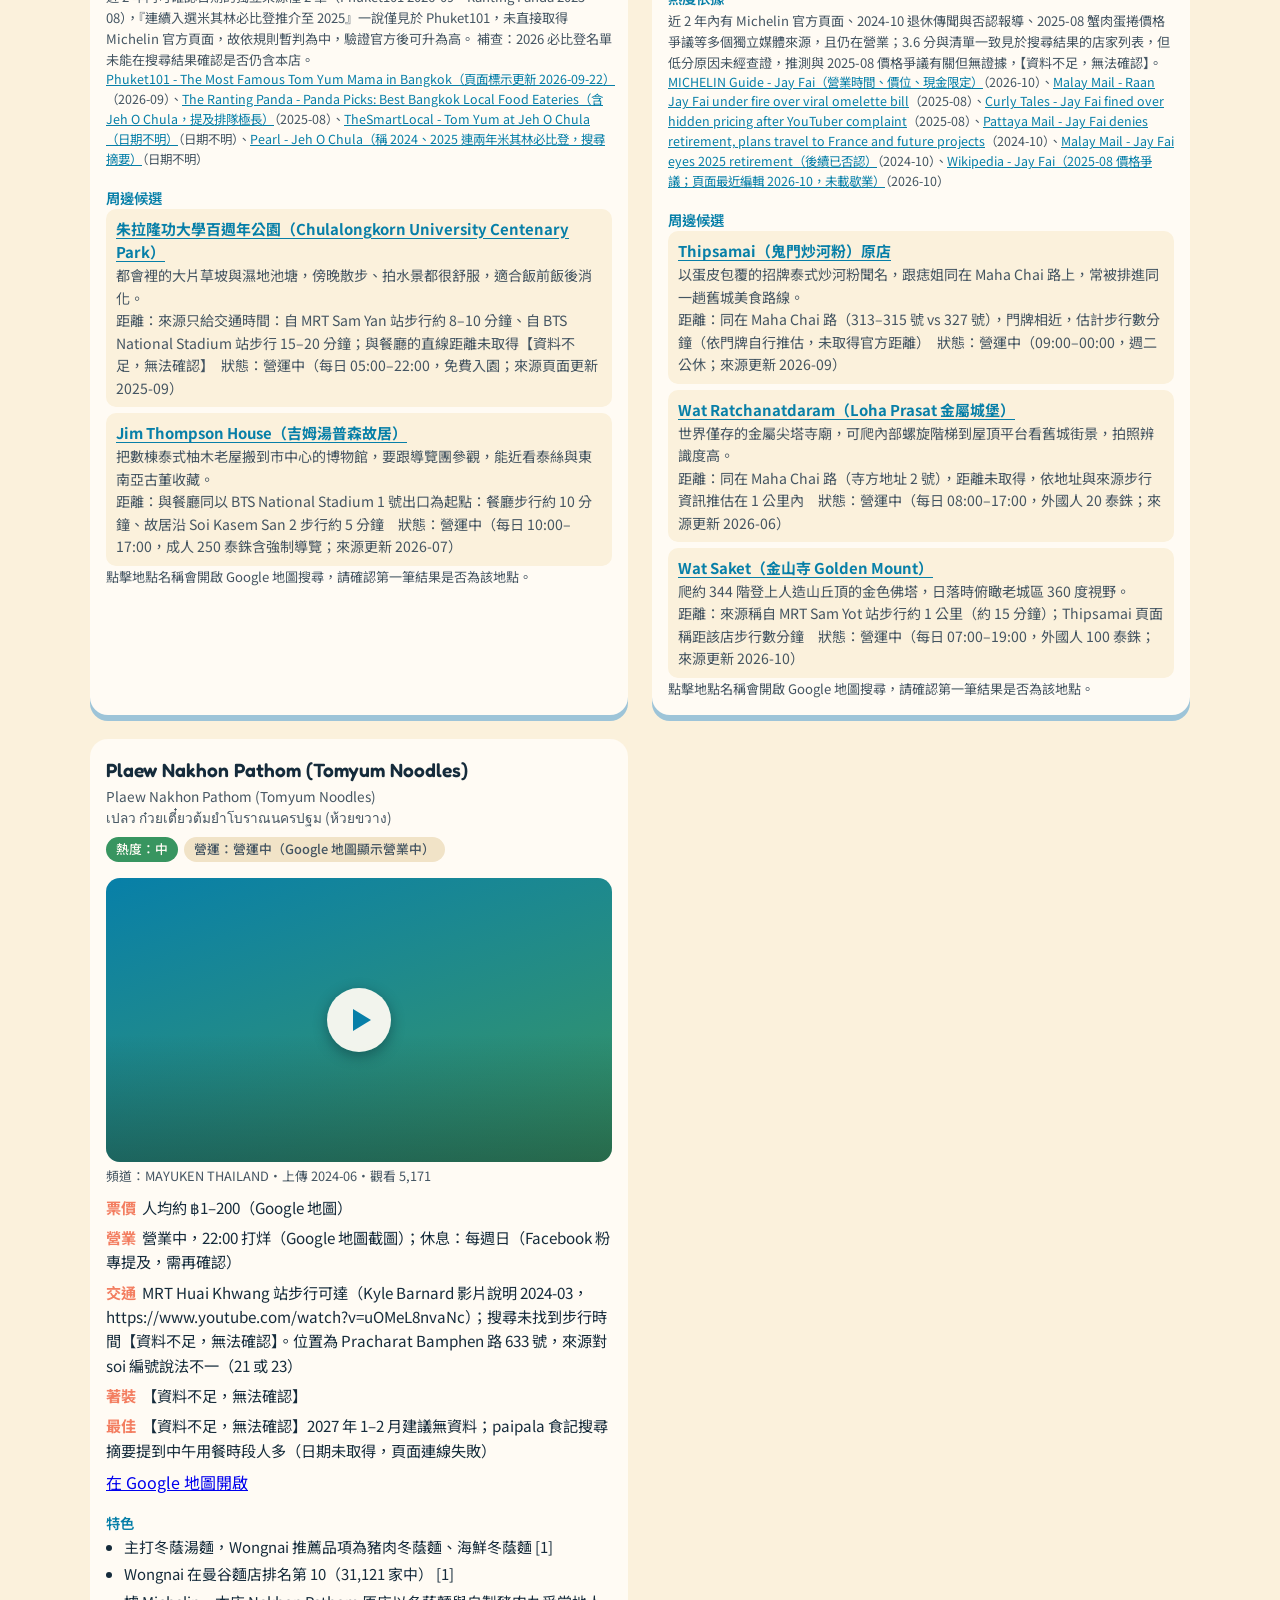
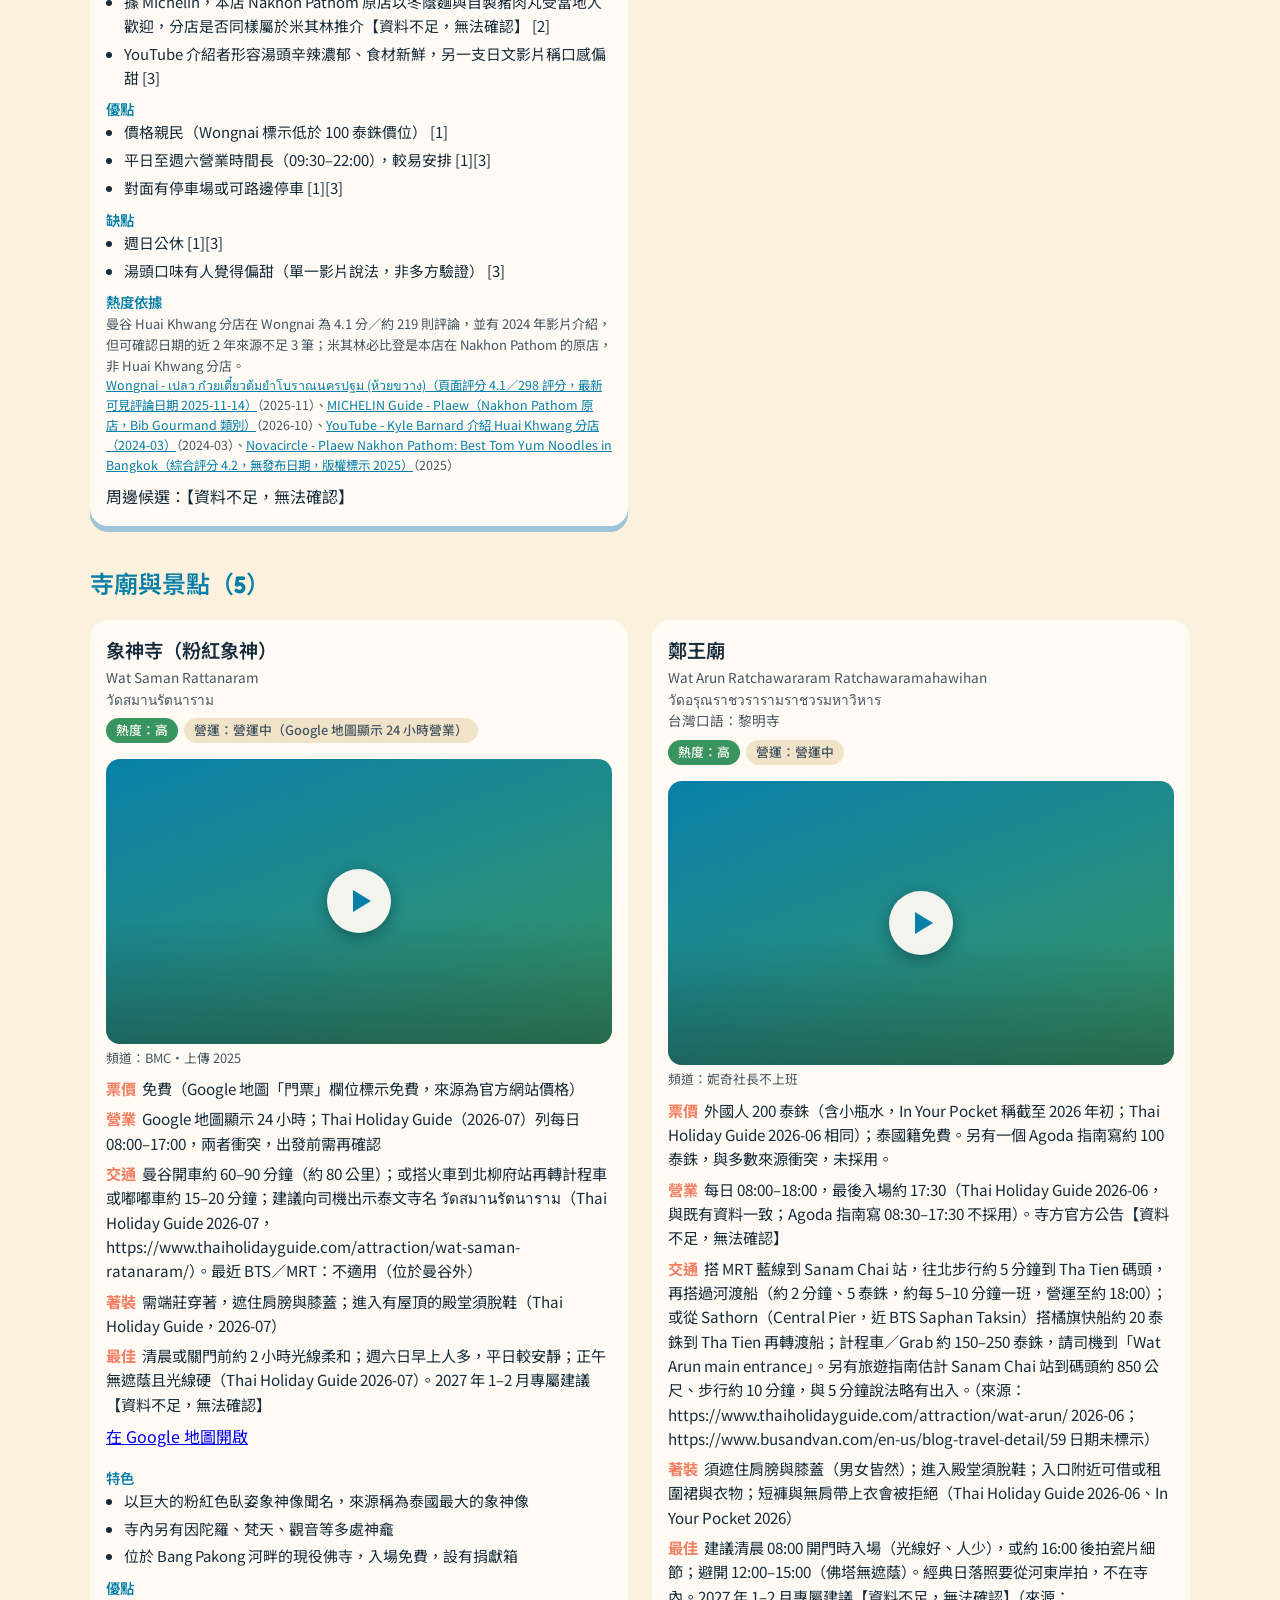
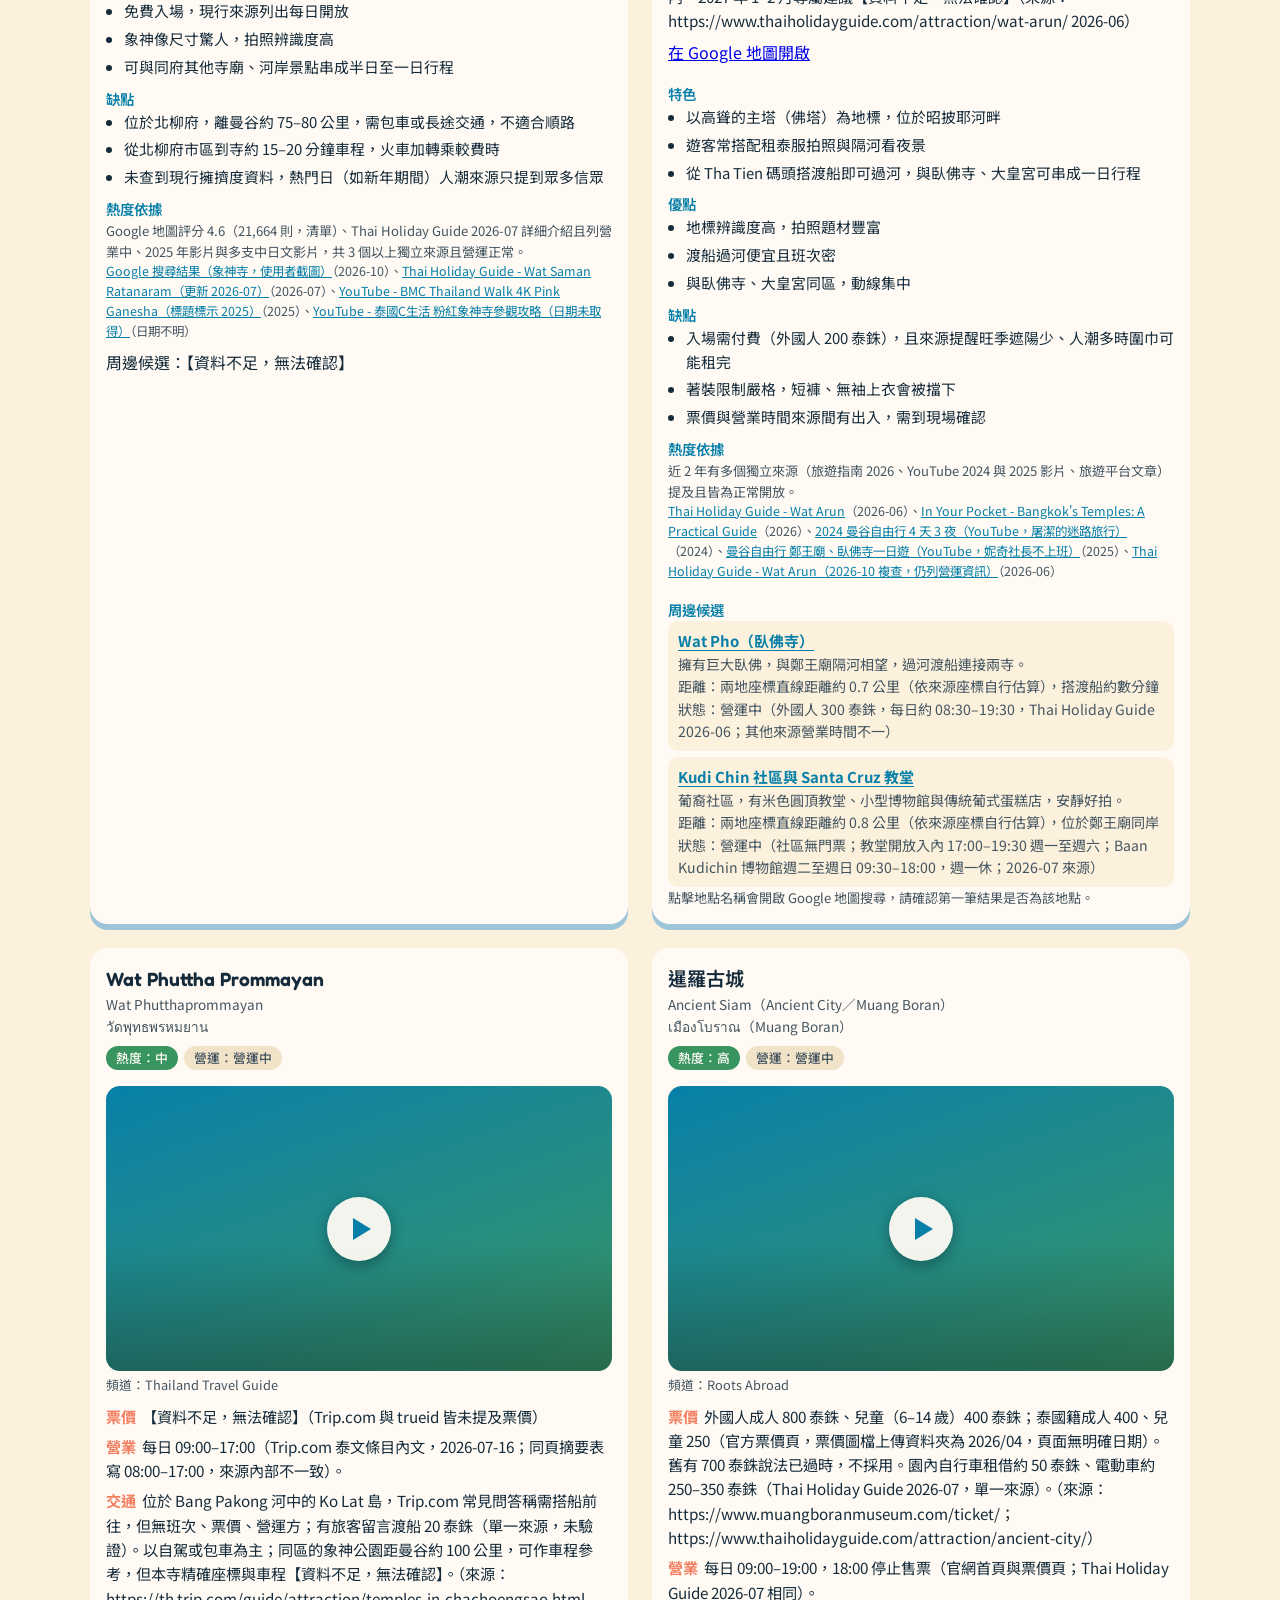
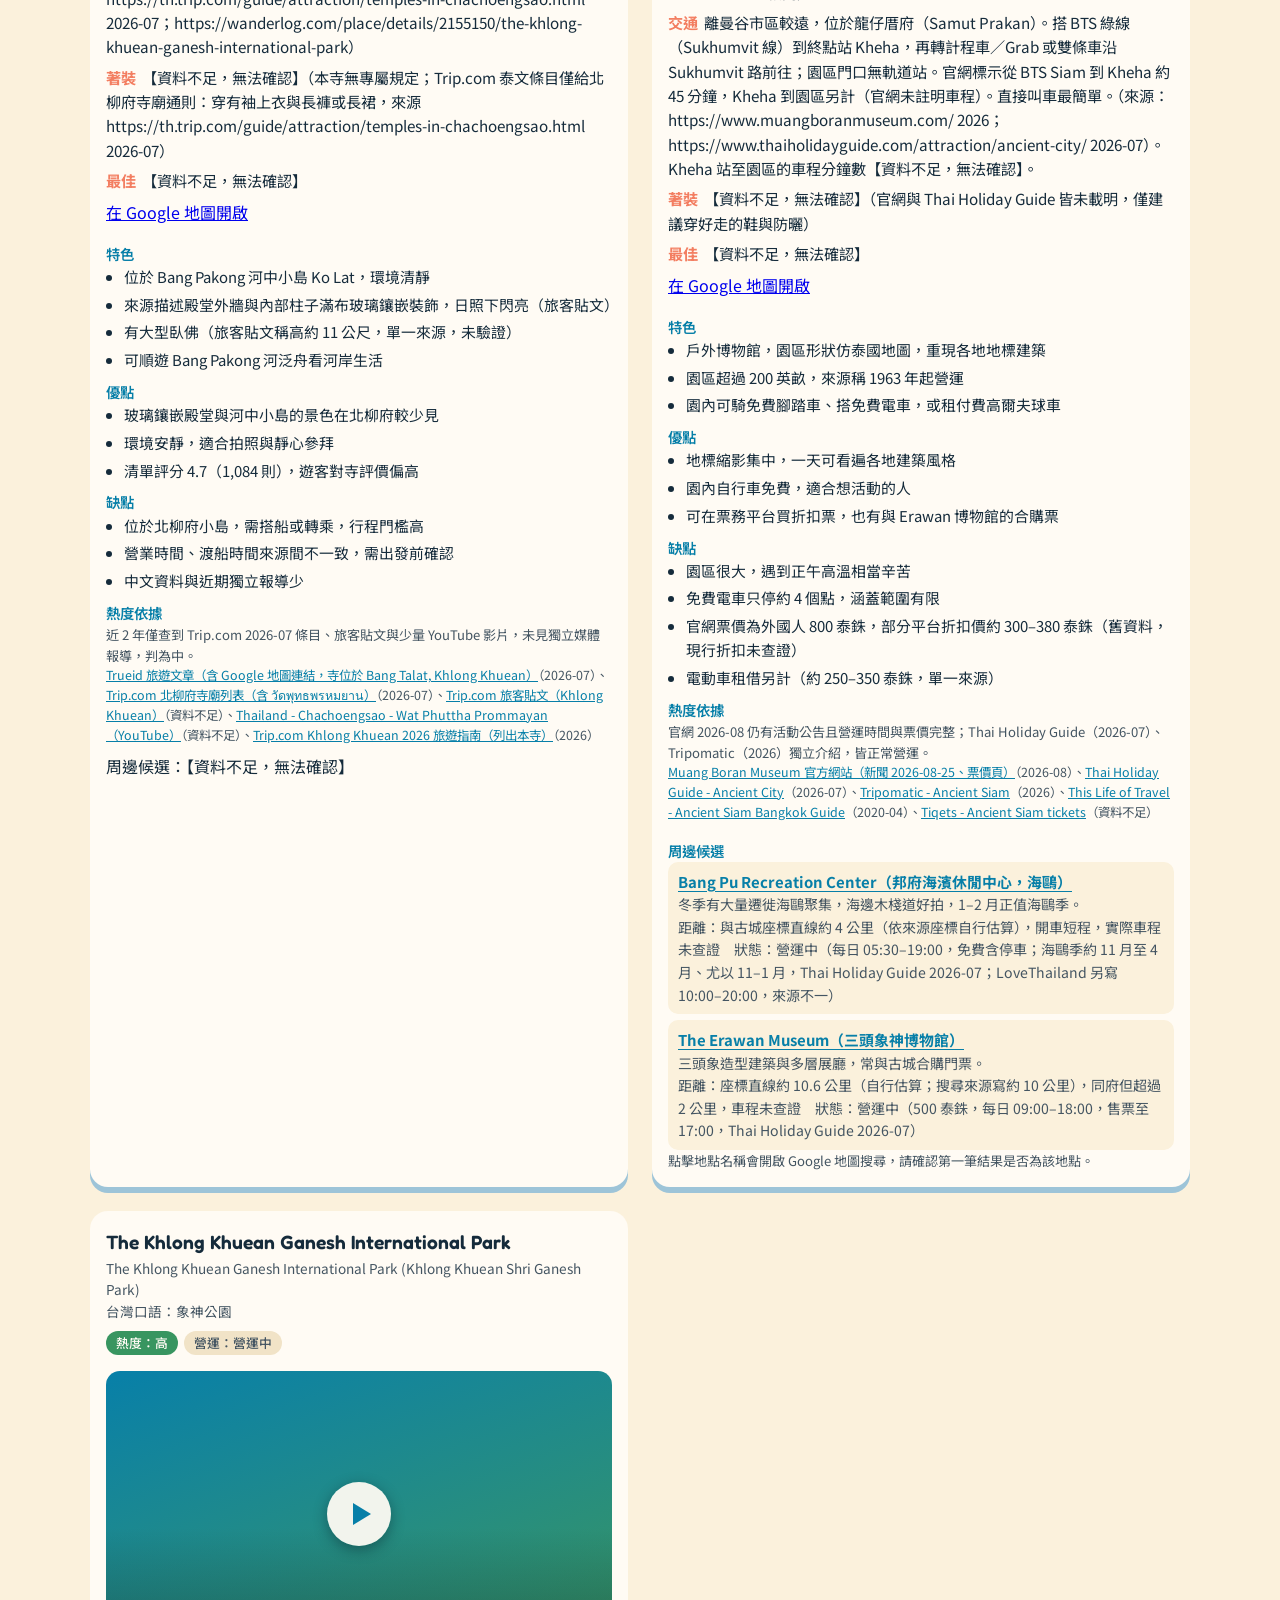
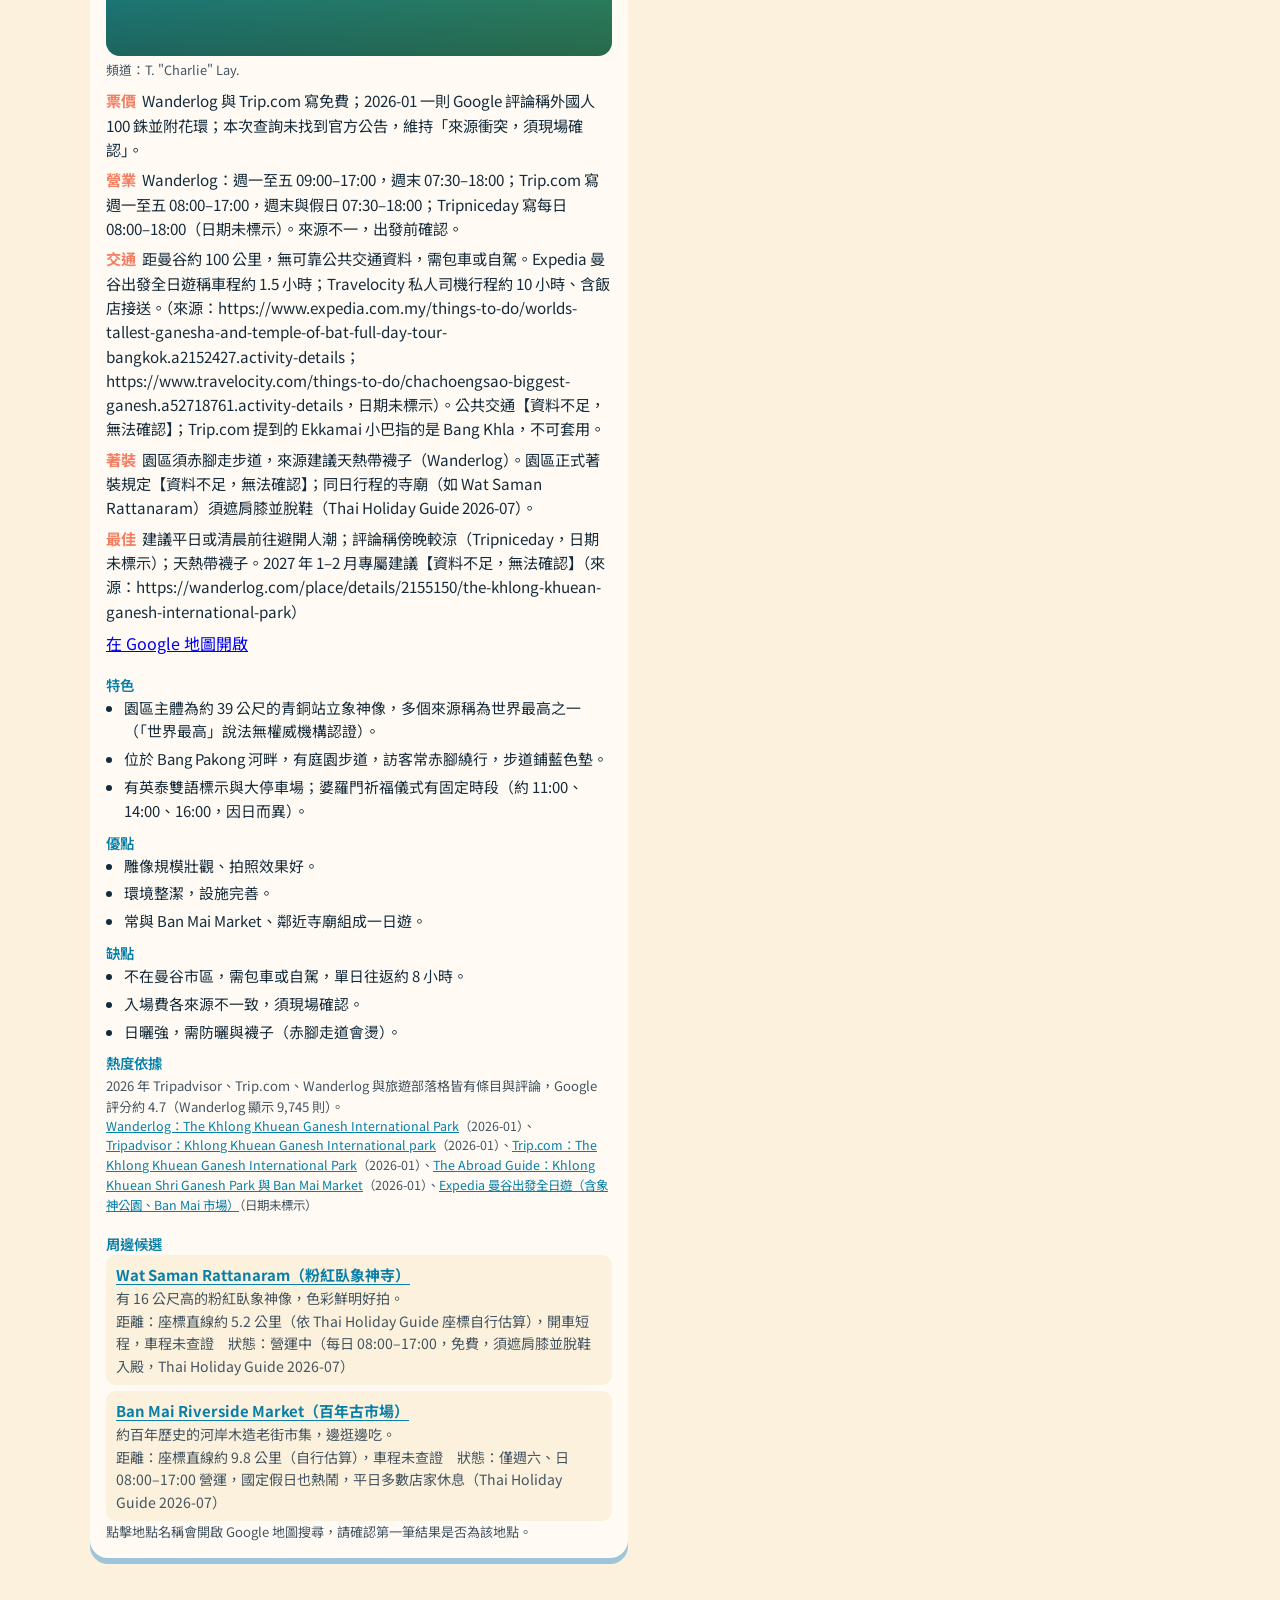
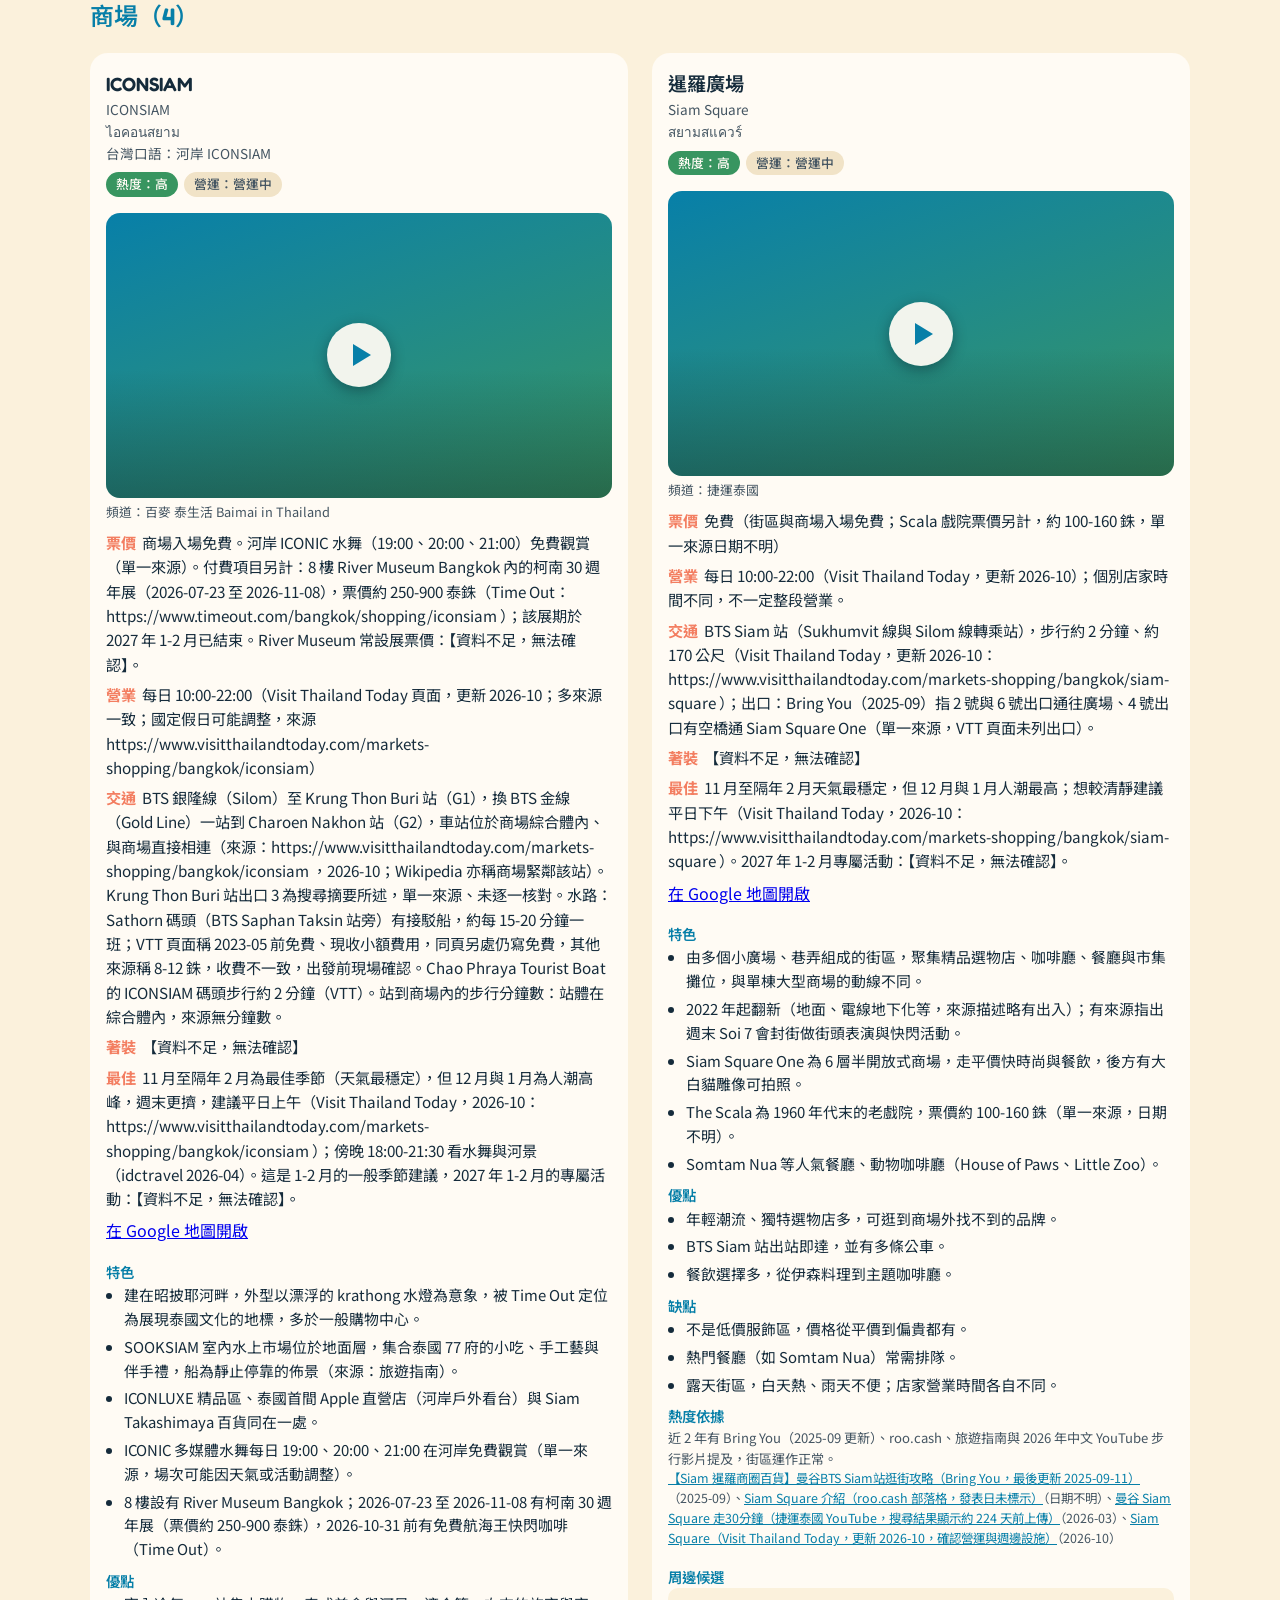
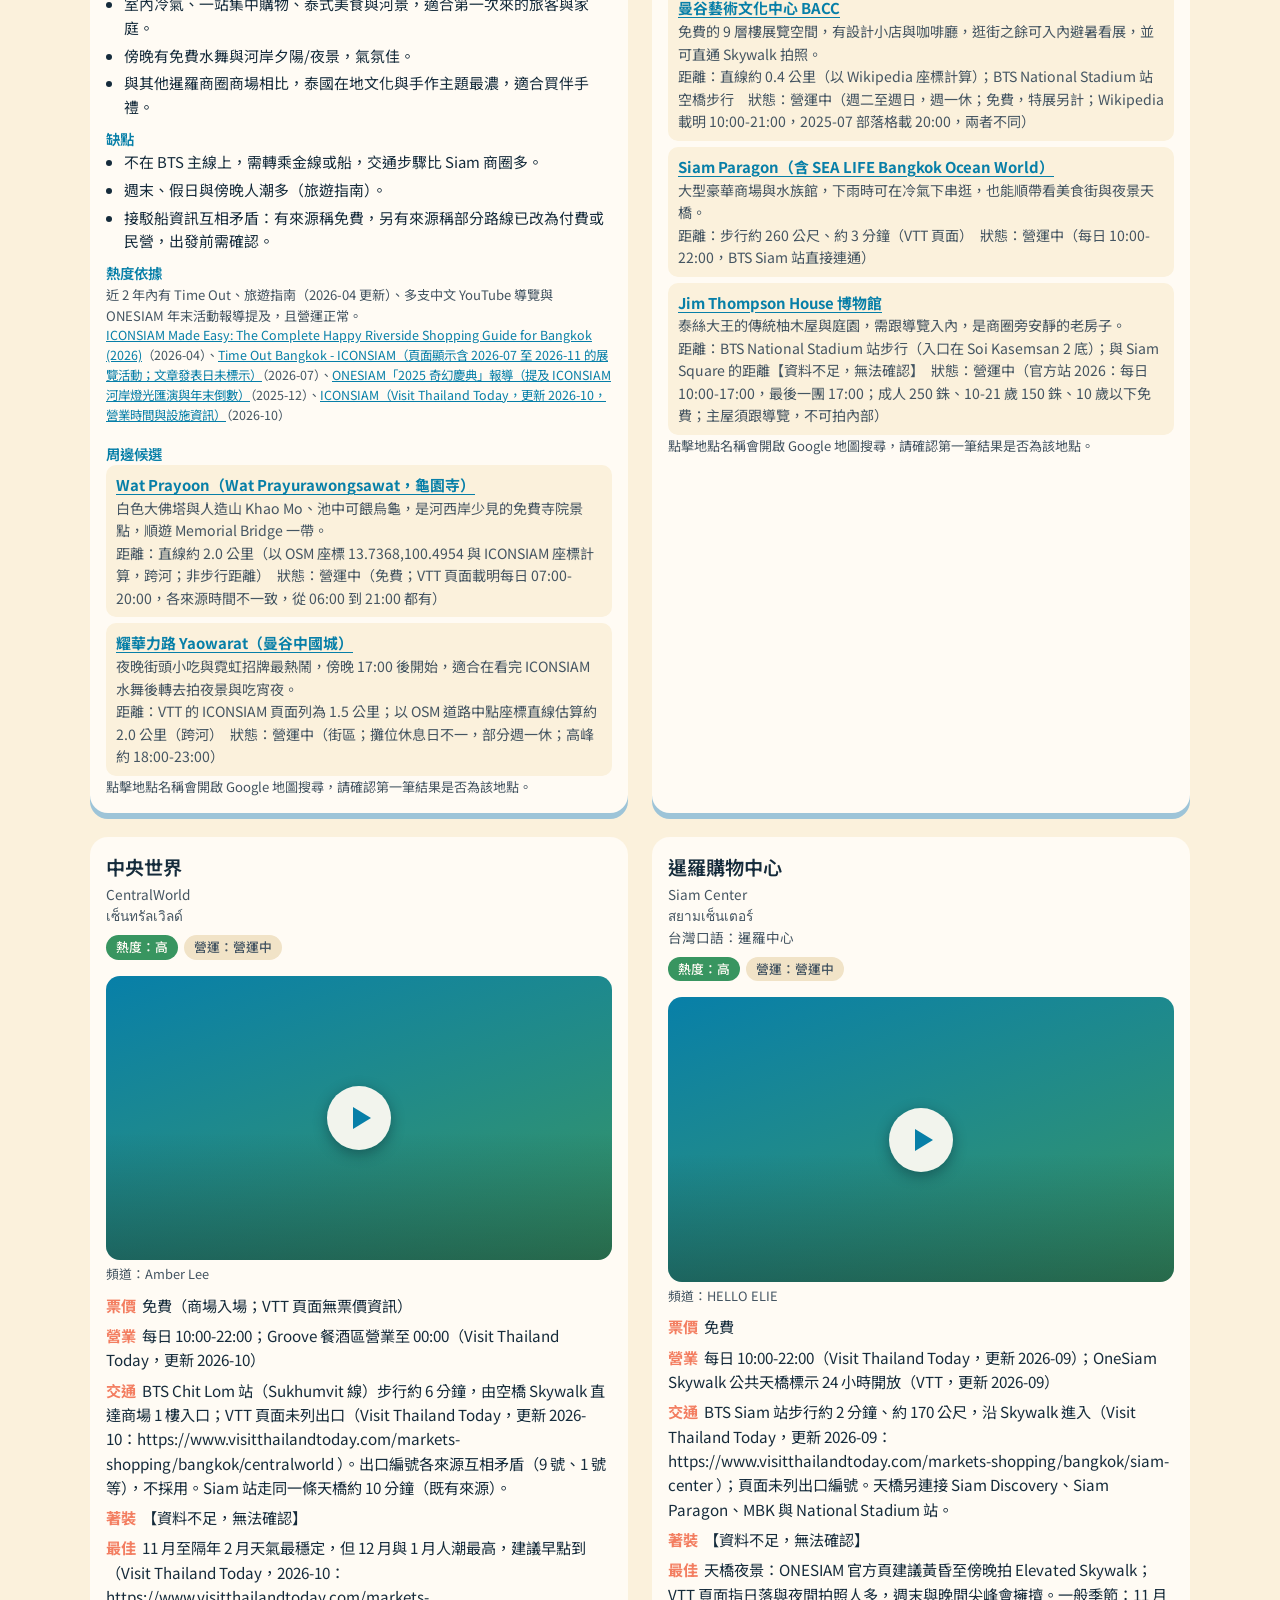
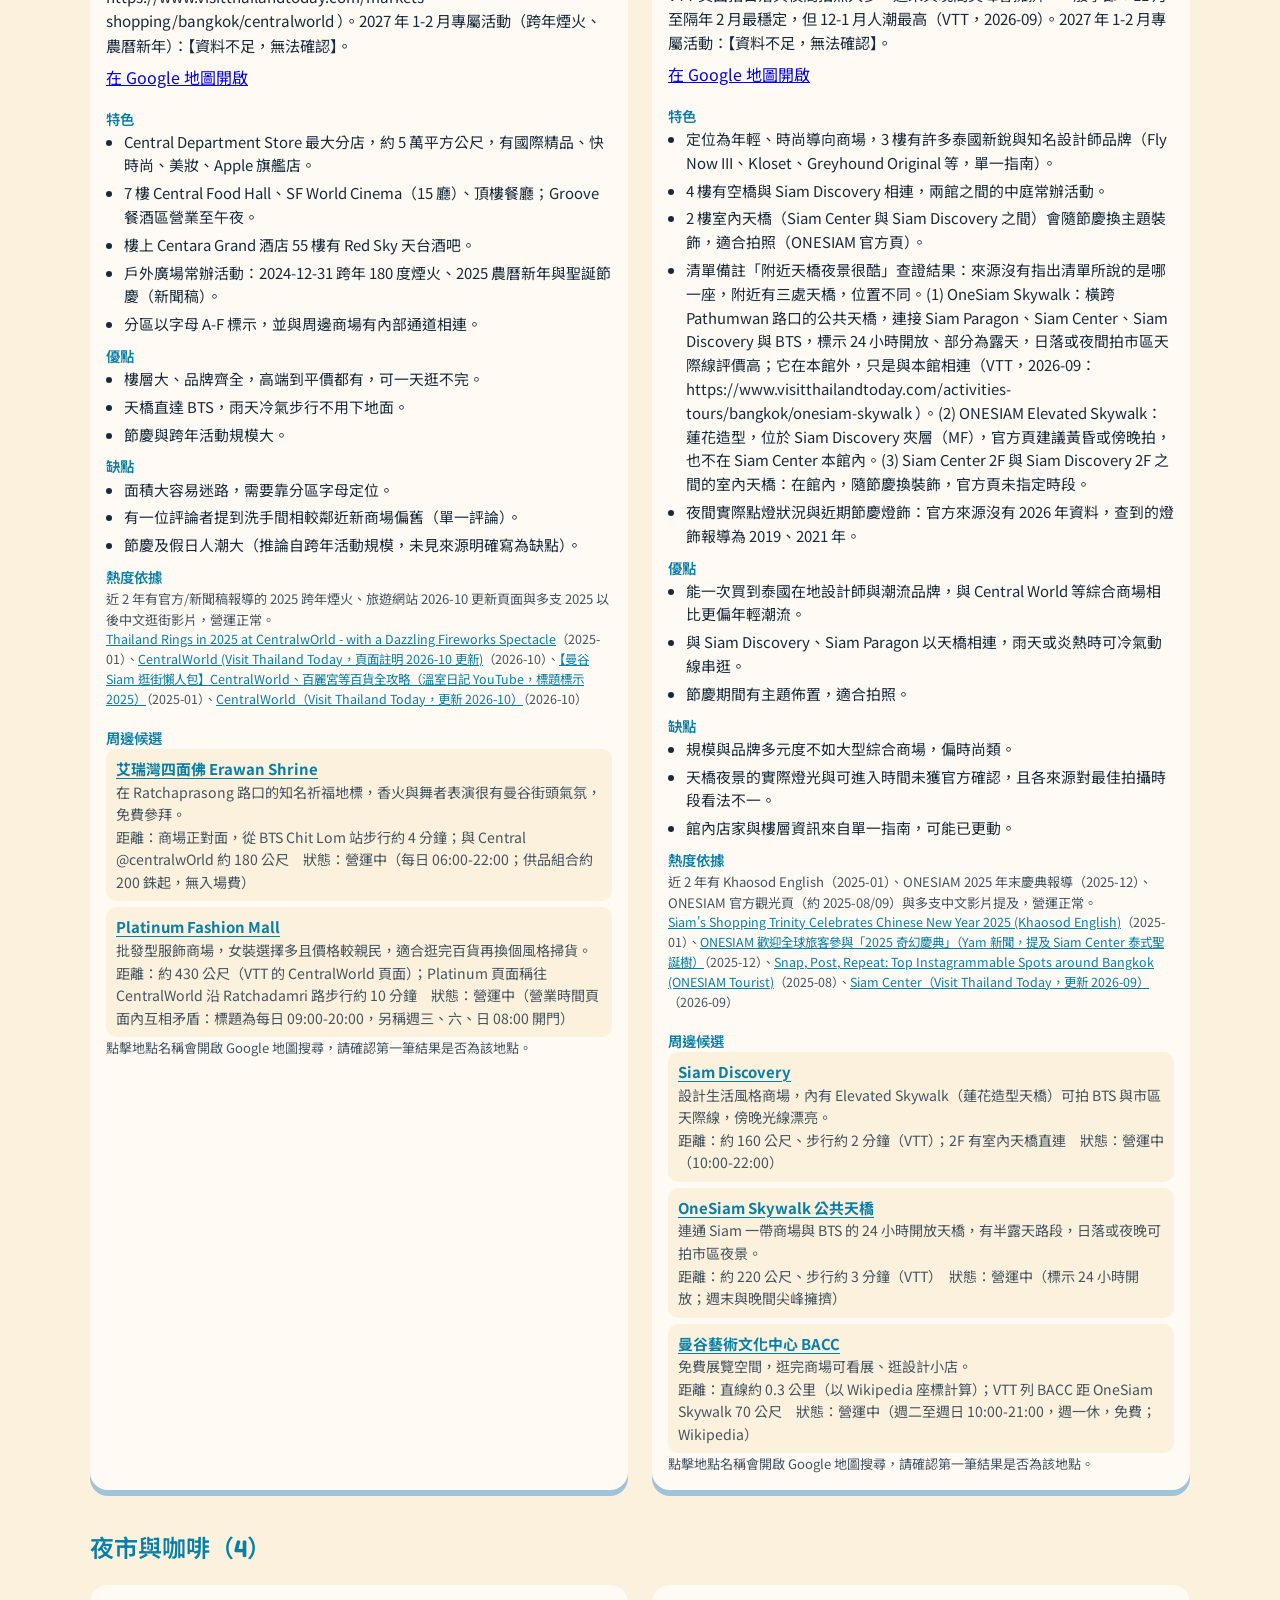
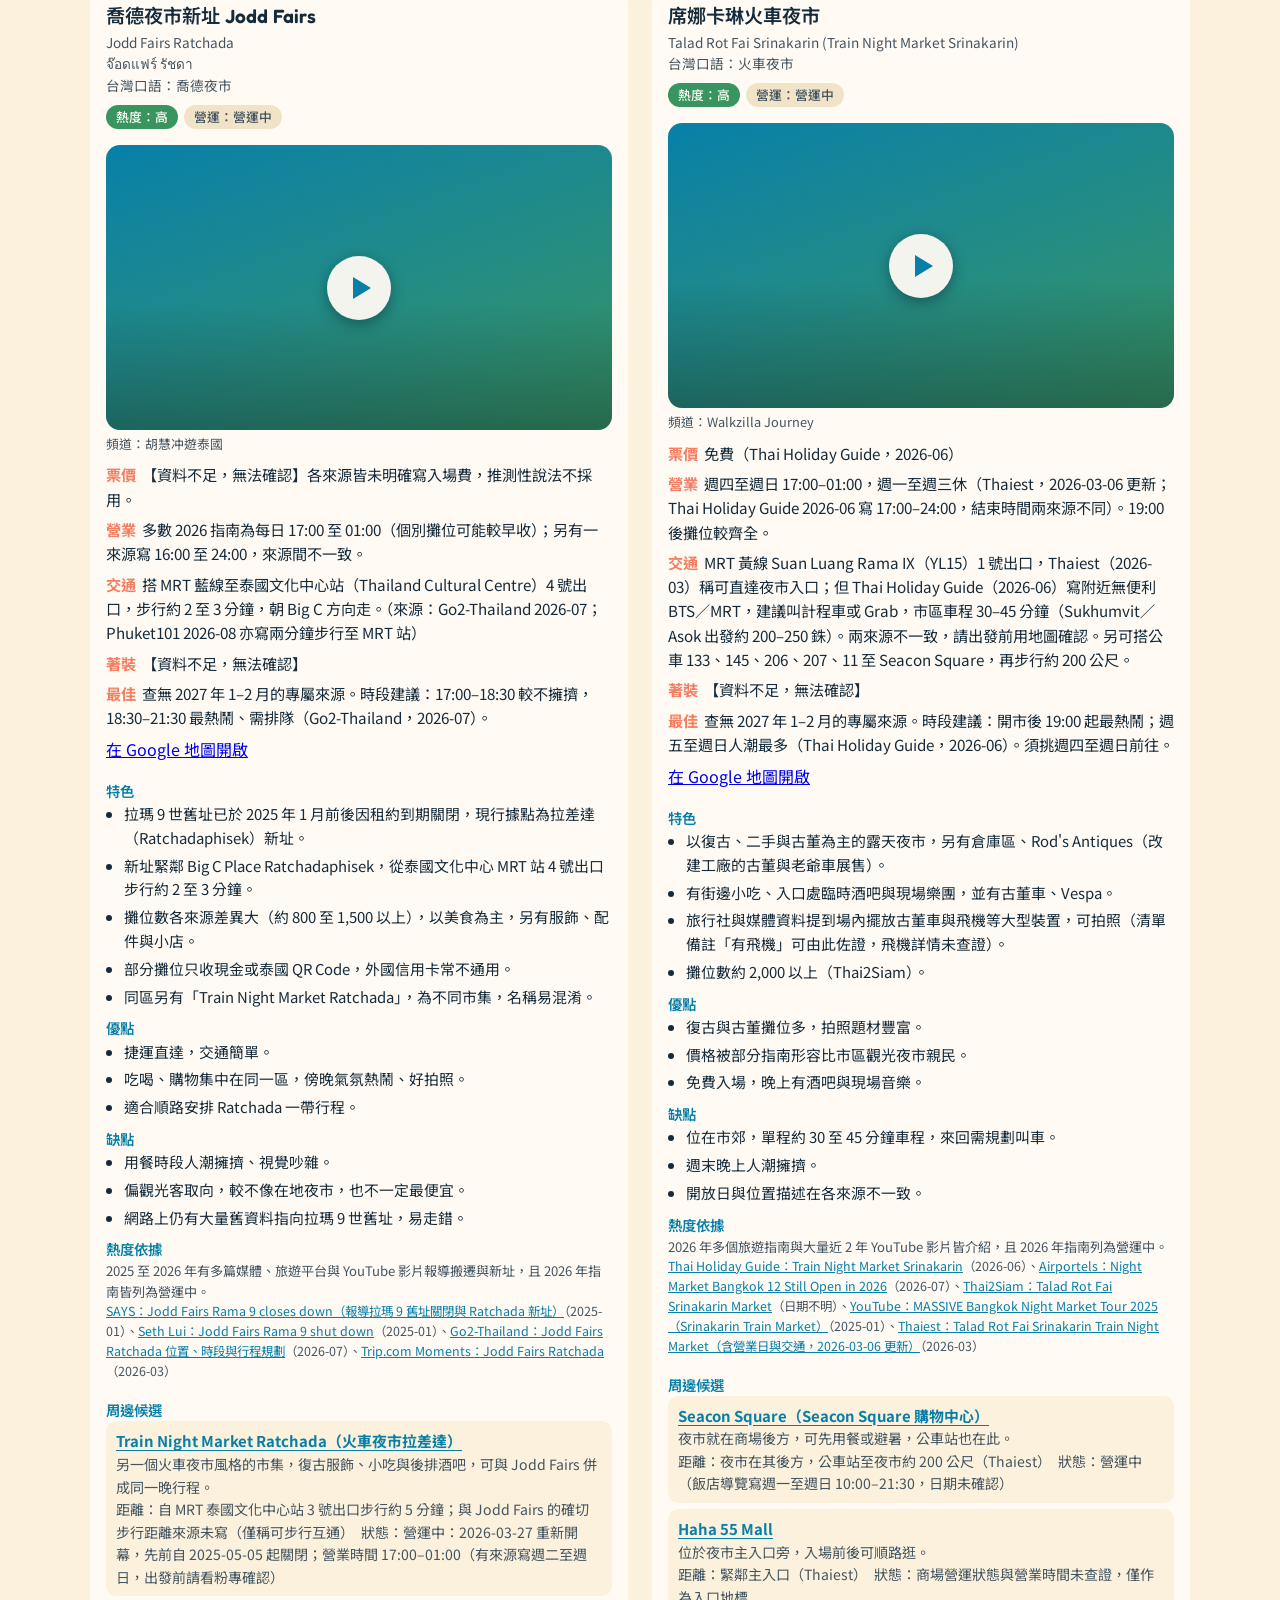
==== commit 3175da46: "docs: add DEPLOY.md and deploy changelog after QA pass - 依 deploy-doc 生成 DEPLOY.md（Runtime、Required " ====
--- a/site/index.html
+++ b/site/index.html
@@ -3,7 +3,7 @@
 <head>
 <meta charset="utf-8">
 <meta name="viewport" content="width=device-width, initial-scale=1">
-<meta name="description" content="2027 曼谷旅遊手冊：景點特色、優缺點、近兩年熱度、周邊候選與旅伴票選。">
+<meta name="description" content="2027 曼谷旅遊手冊：景點特色、優缺點、近兩年熱度、周邊候選與現場實用資訊。">
 <!-- Hallmark · macrostructure: 18-portfolio-grid · tone: playful · 方案 C 熱帶明信片 -->
 <title>曼谷手冊 · 2027 年 1–2 月</title>
 <link rel="preconnect" href="https://fonts.googleapis.com">
--- a/site/styles.css
+++ b/site/styles.css
@@ -200,7 +200,7 @@
 .choices button:active { transform: scale(0.97); }
 .choices button[aria-pressed="true"] { background: var(--coral); color: var(--card); }
 .choices button:disabled { opacity: 0.55; cursor: not-allowed; }
-.vote-note { font-size: 0.82rem; color: var(--muted); }
+.note-text { font-size: 0.82rem; color: var(--muted); }
 
 .sources { font-size: 0.78rem; color: var(--muted); }
 .sources a { color: var(--sea); }
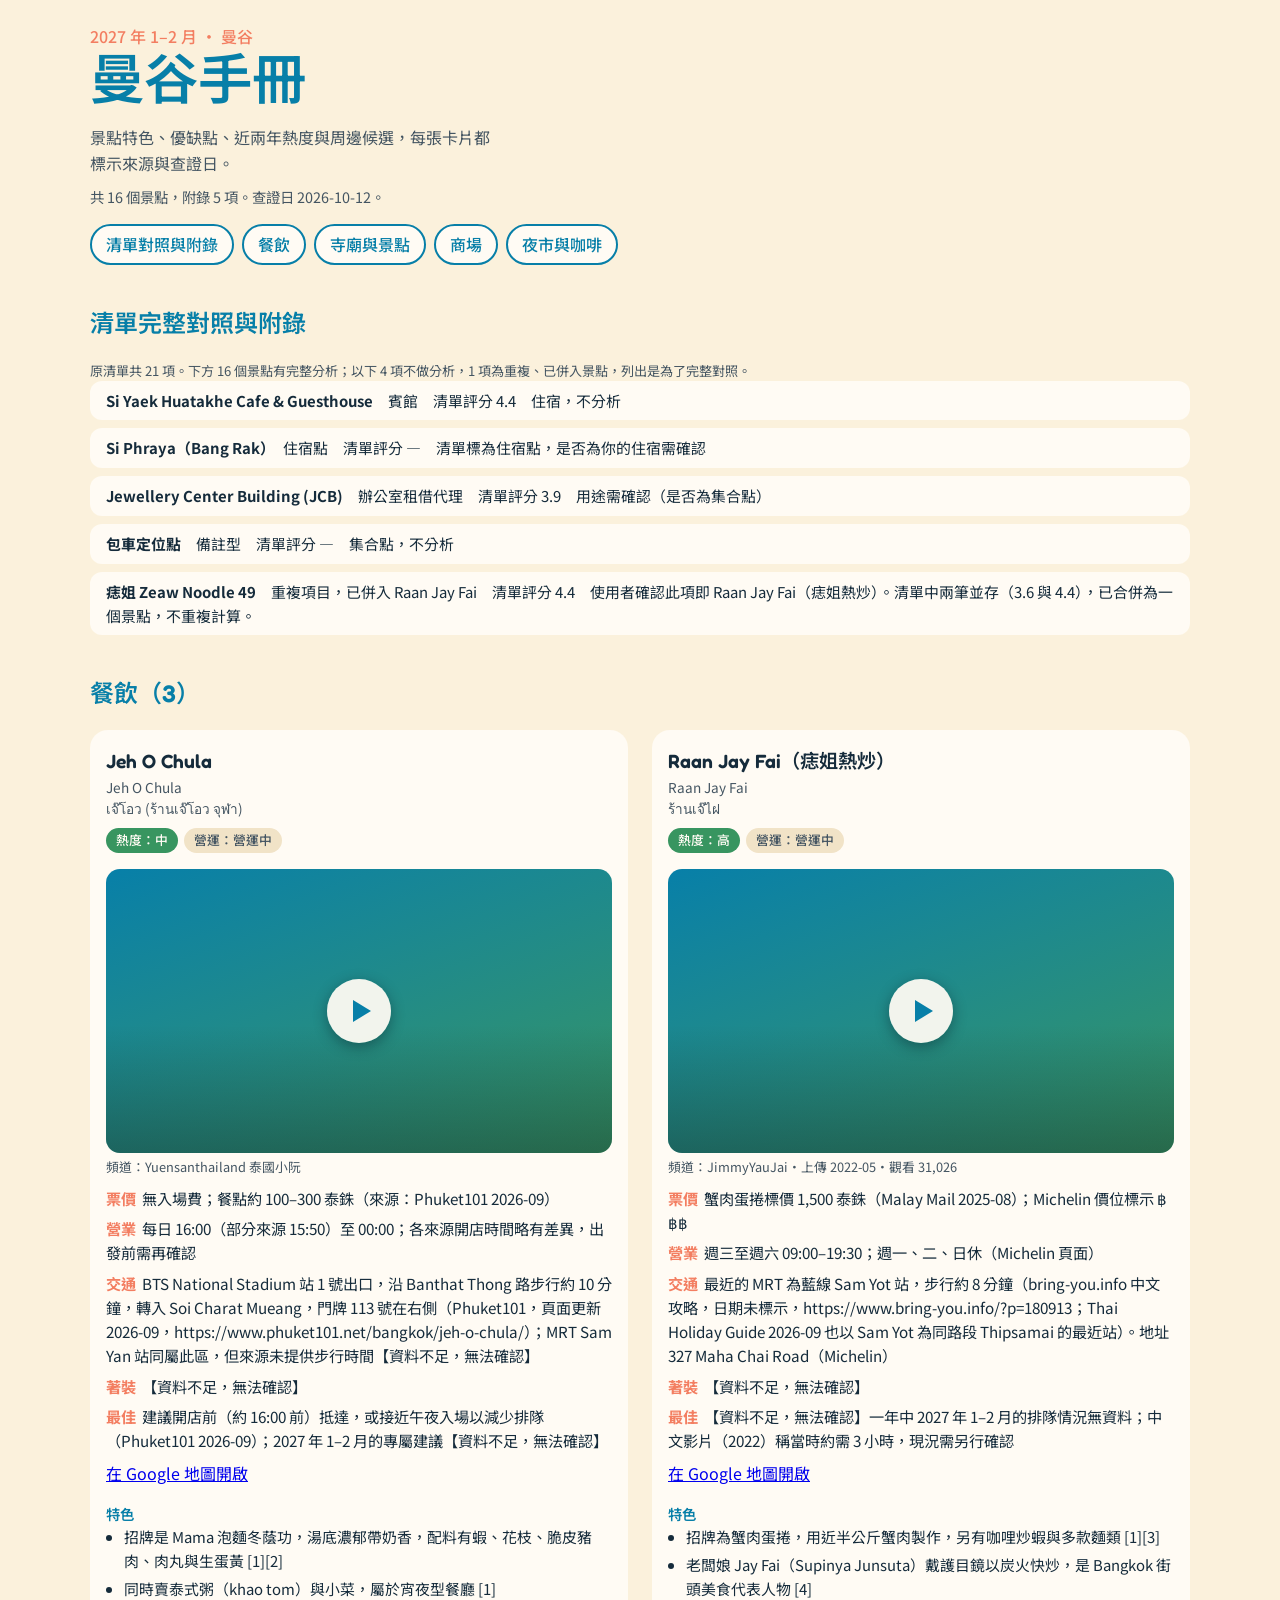
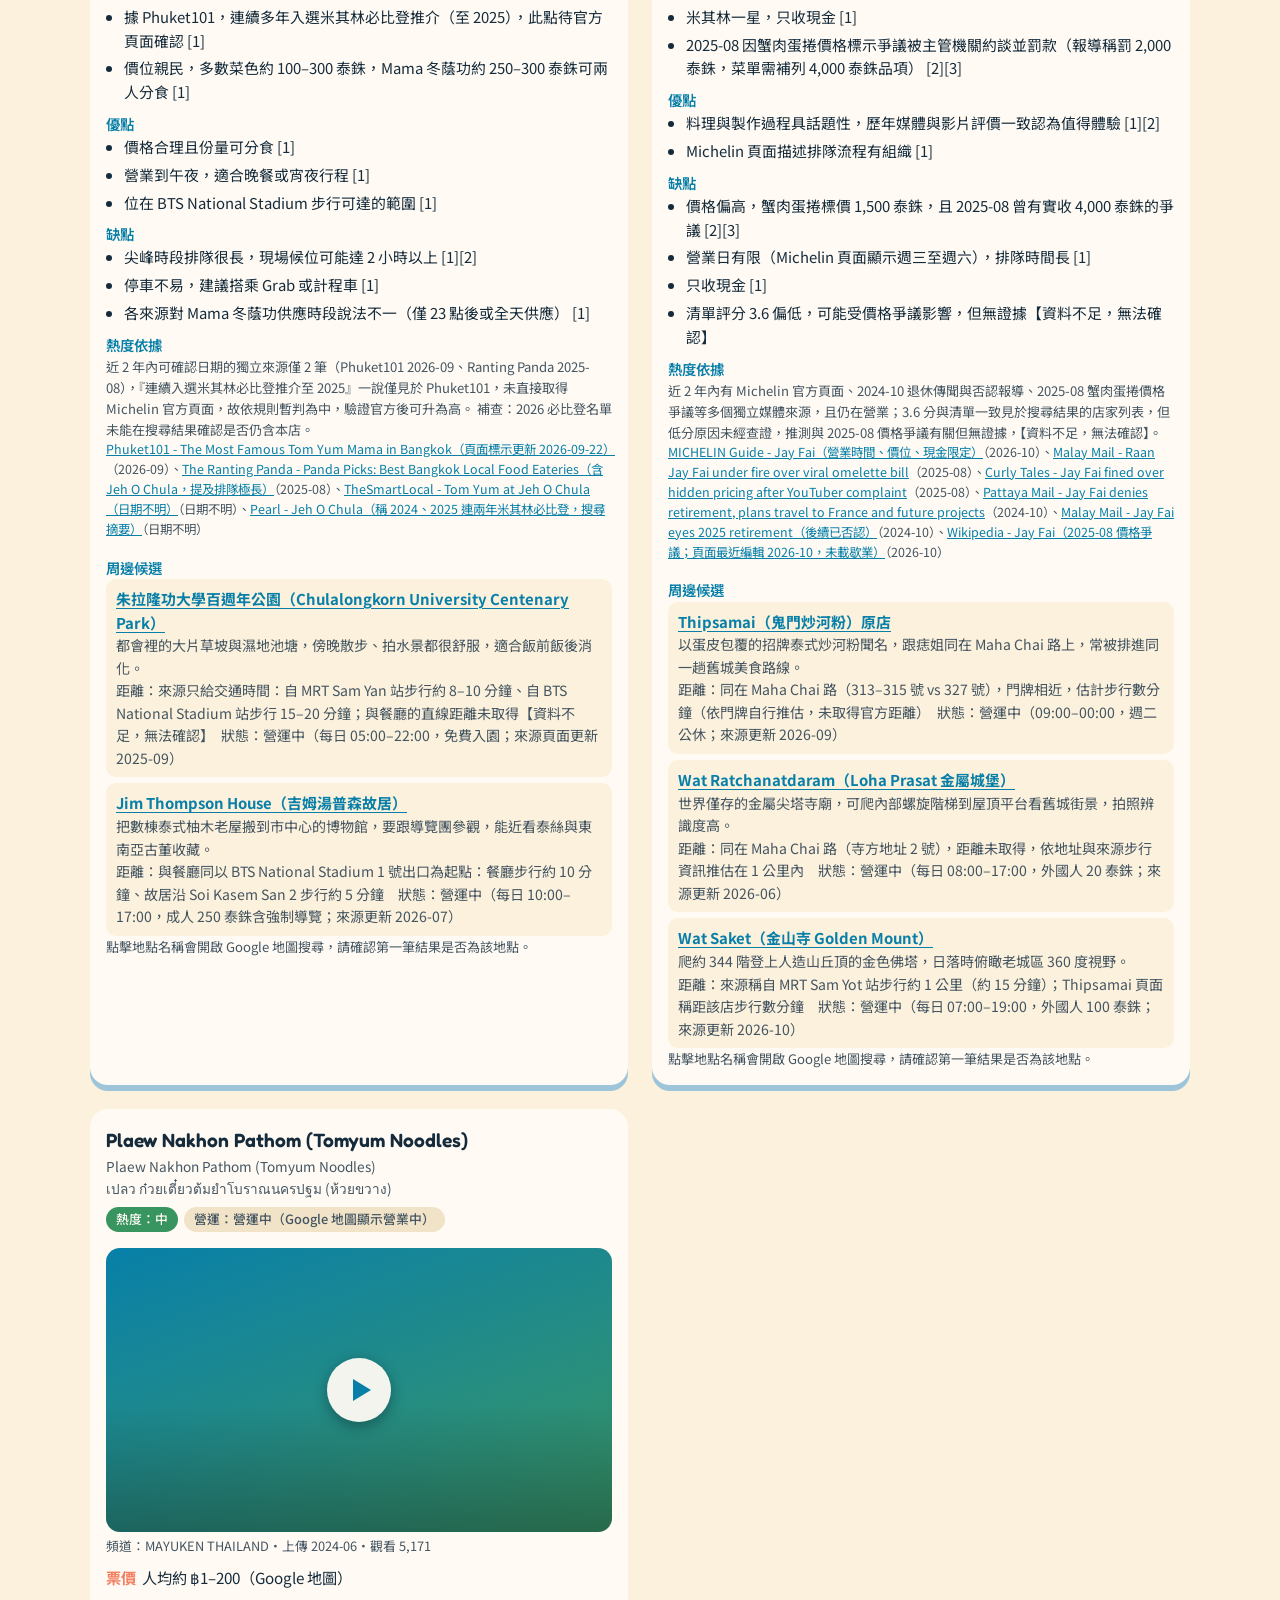
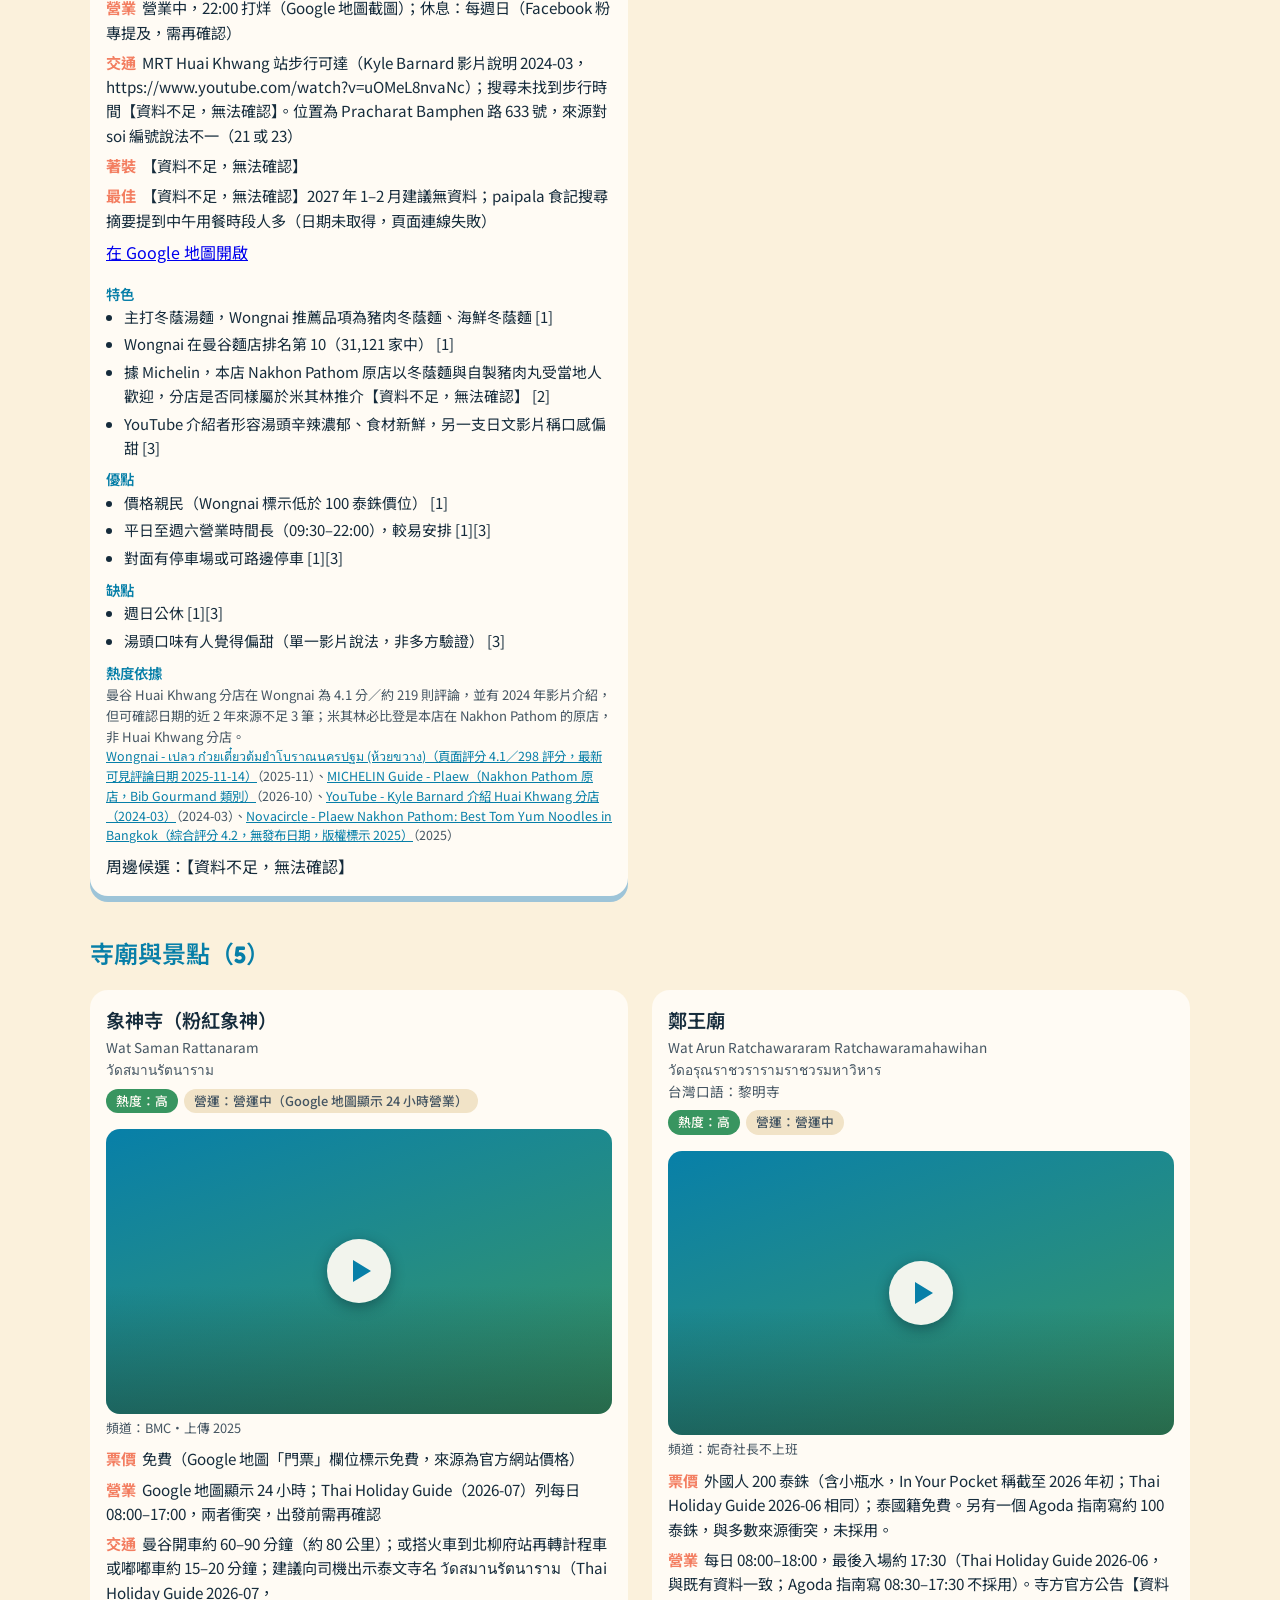
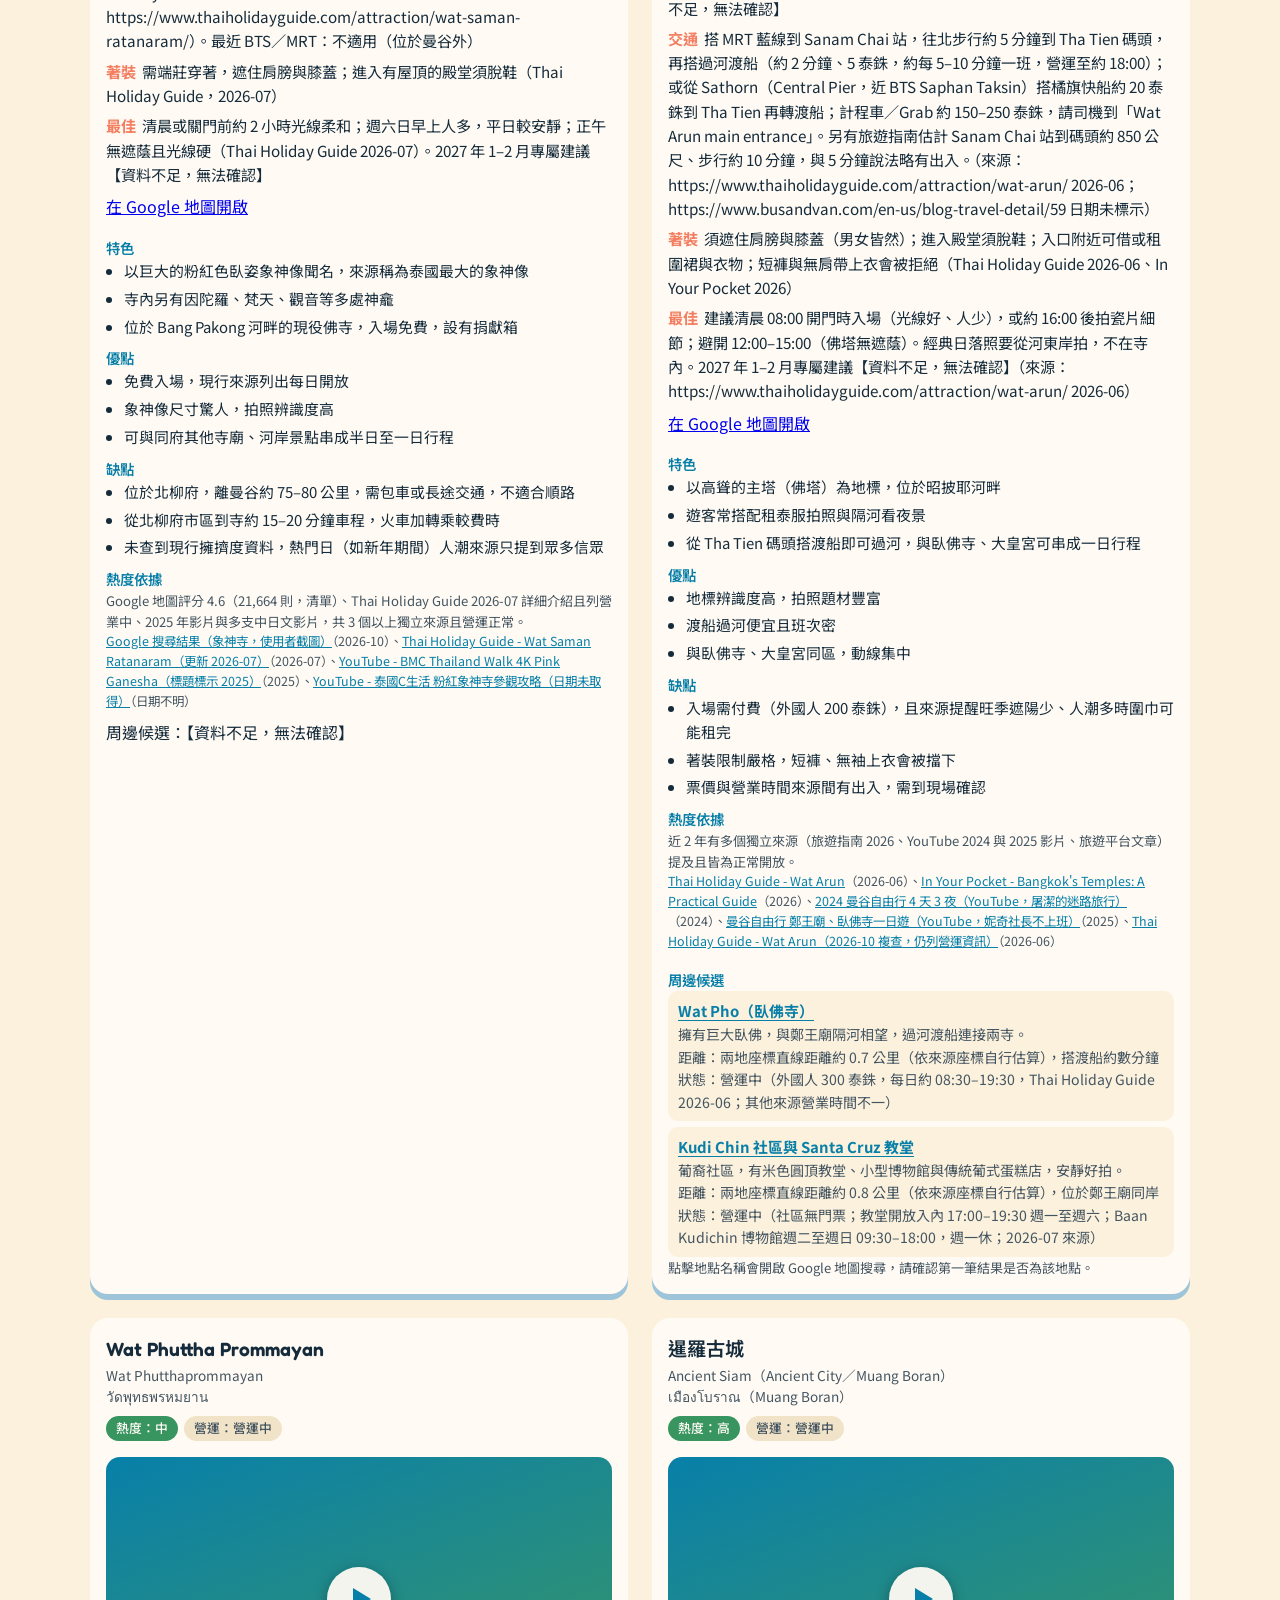
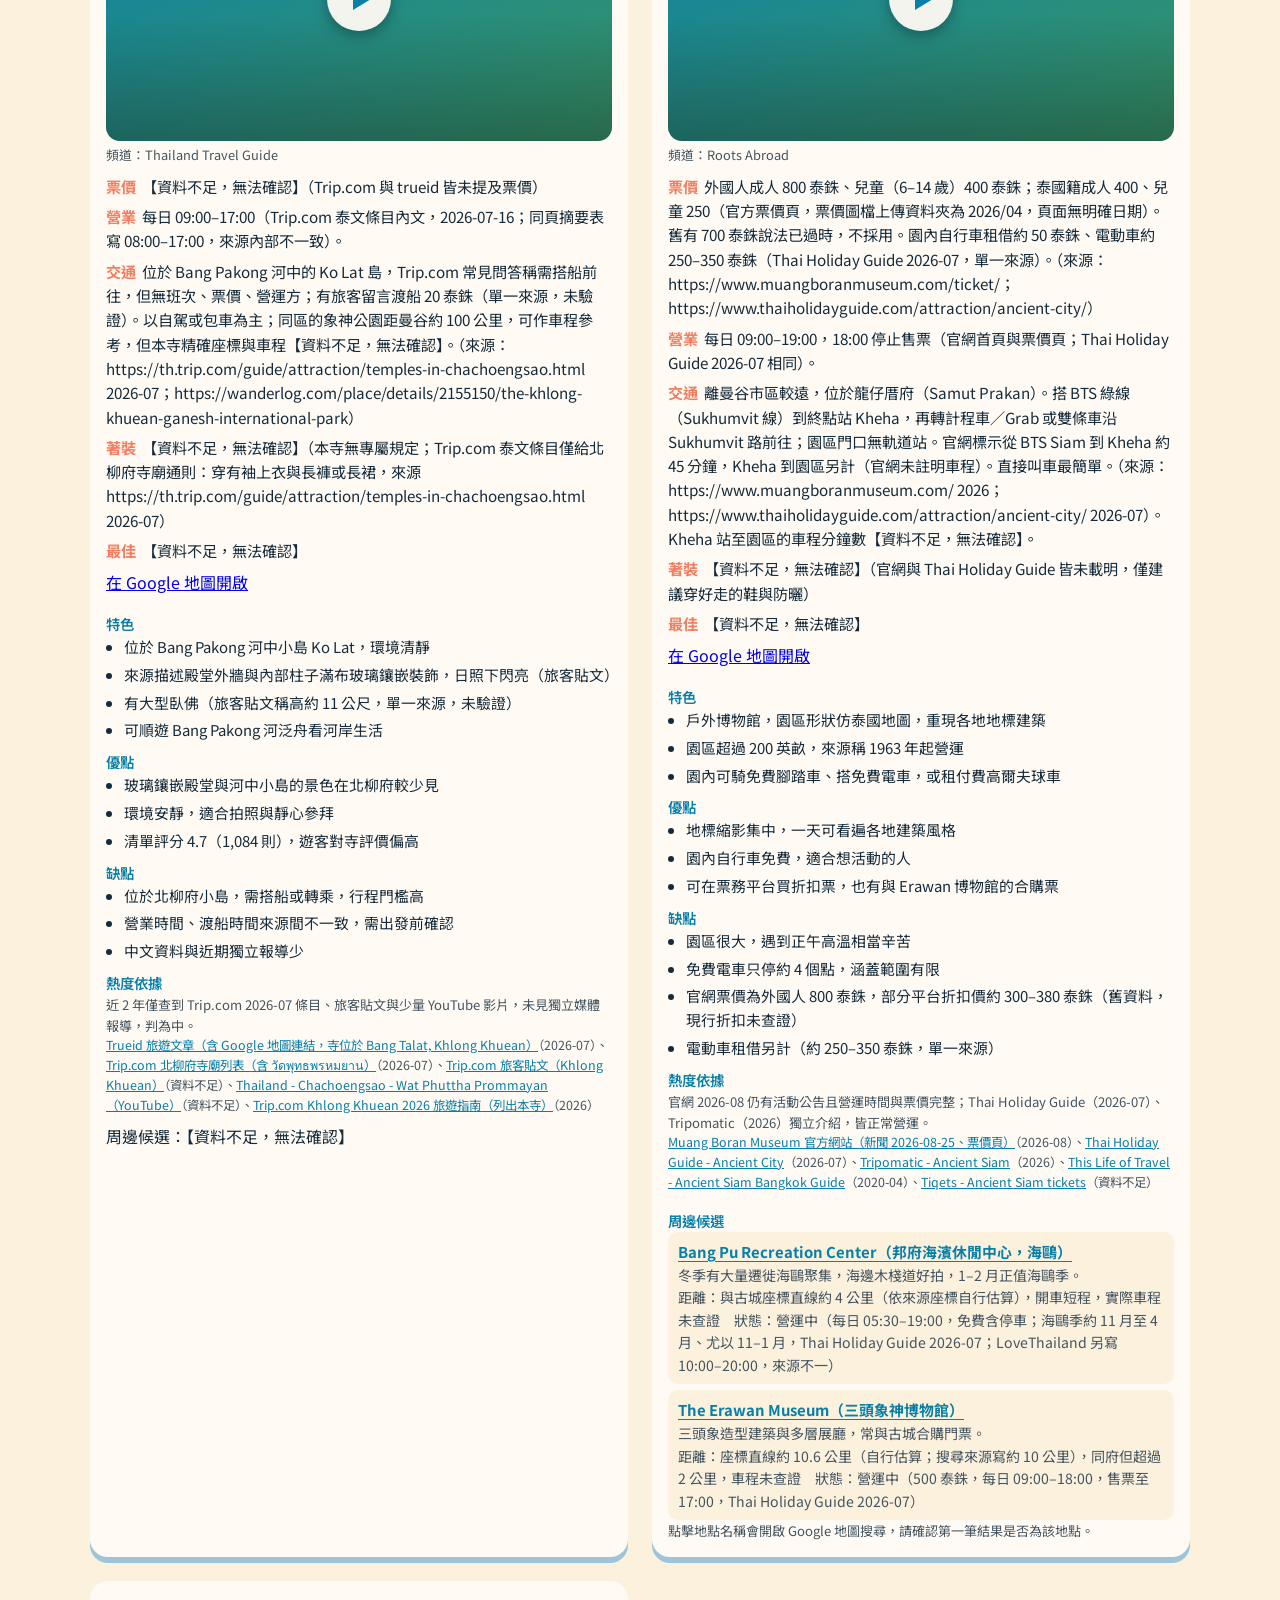
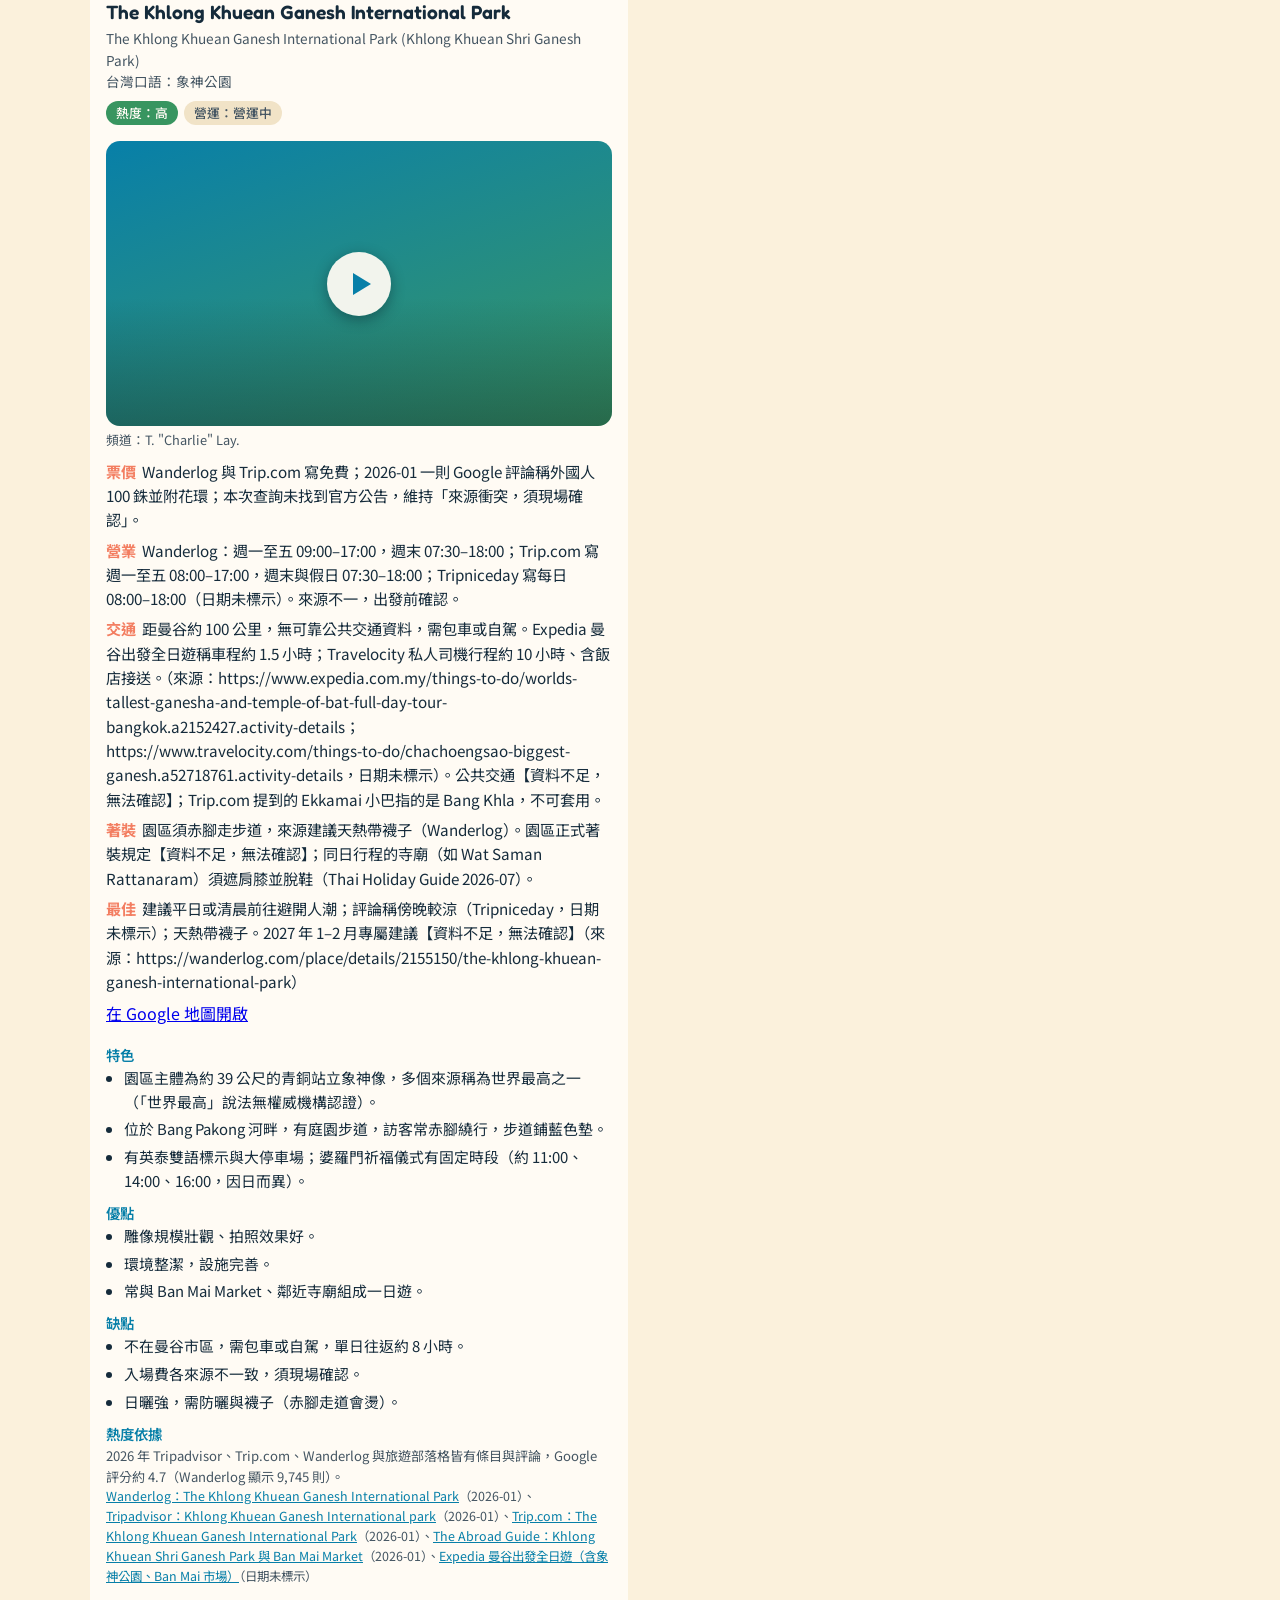
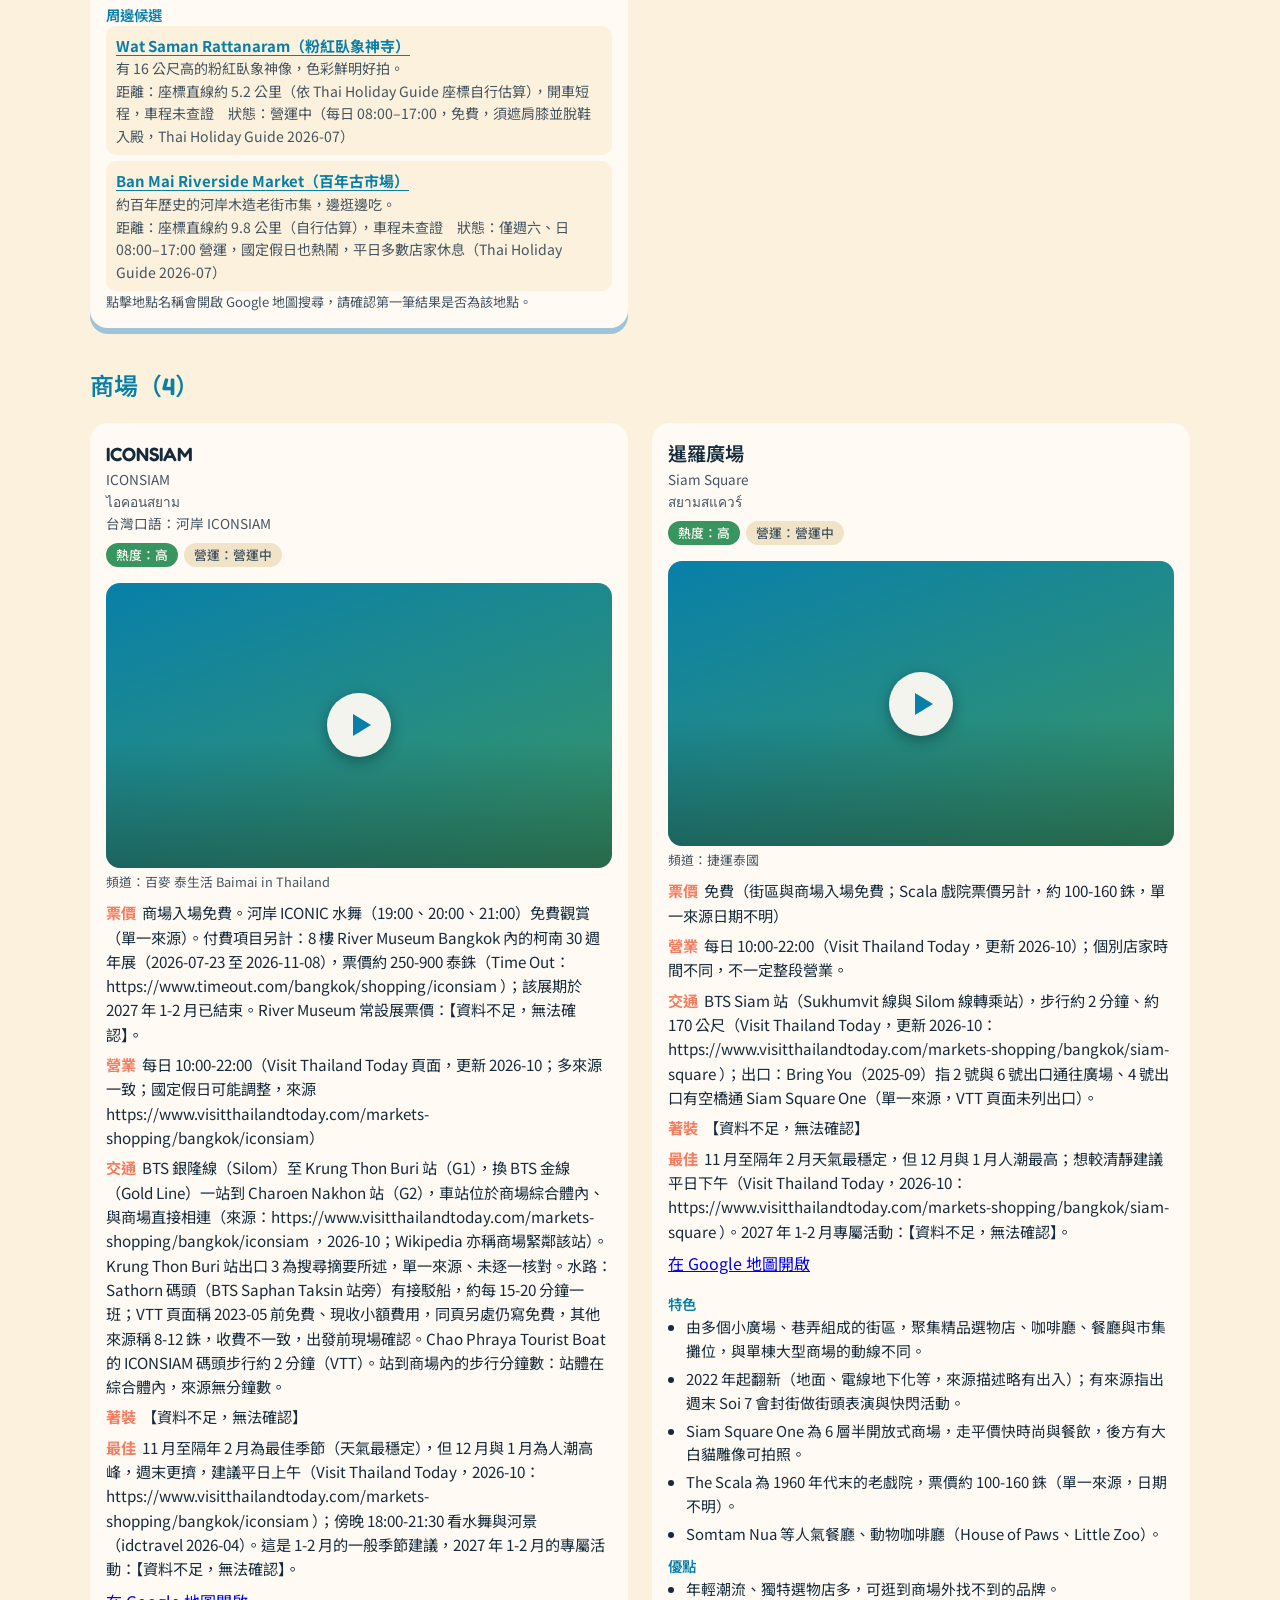
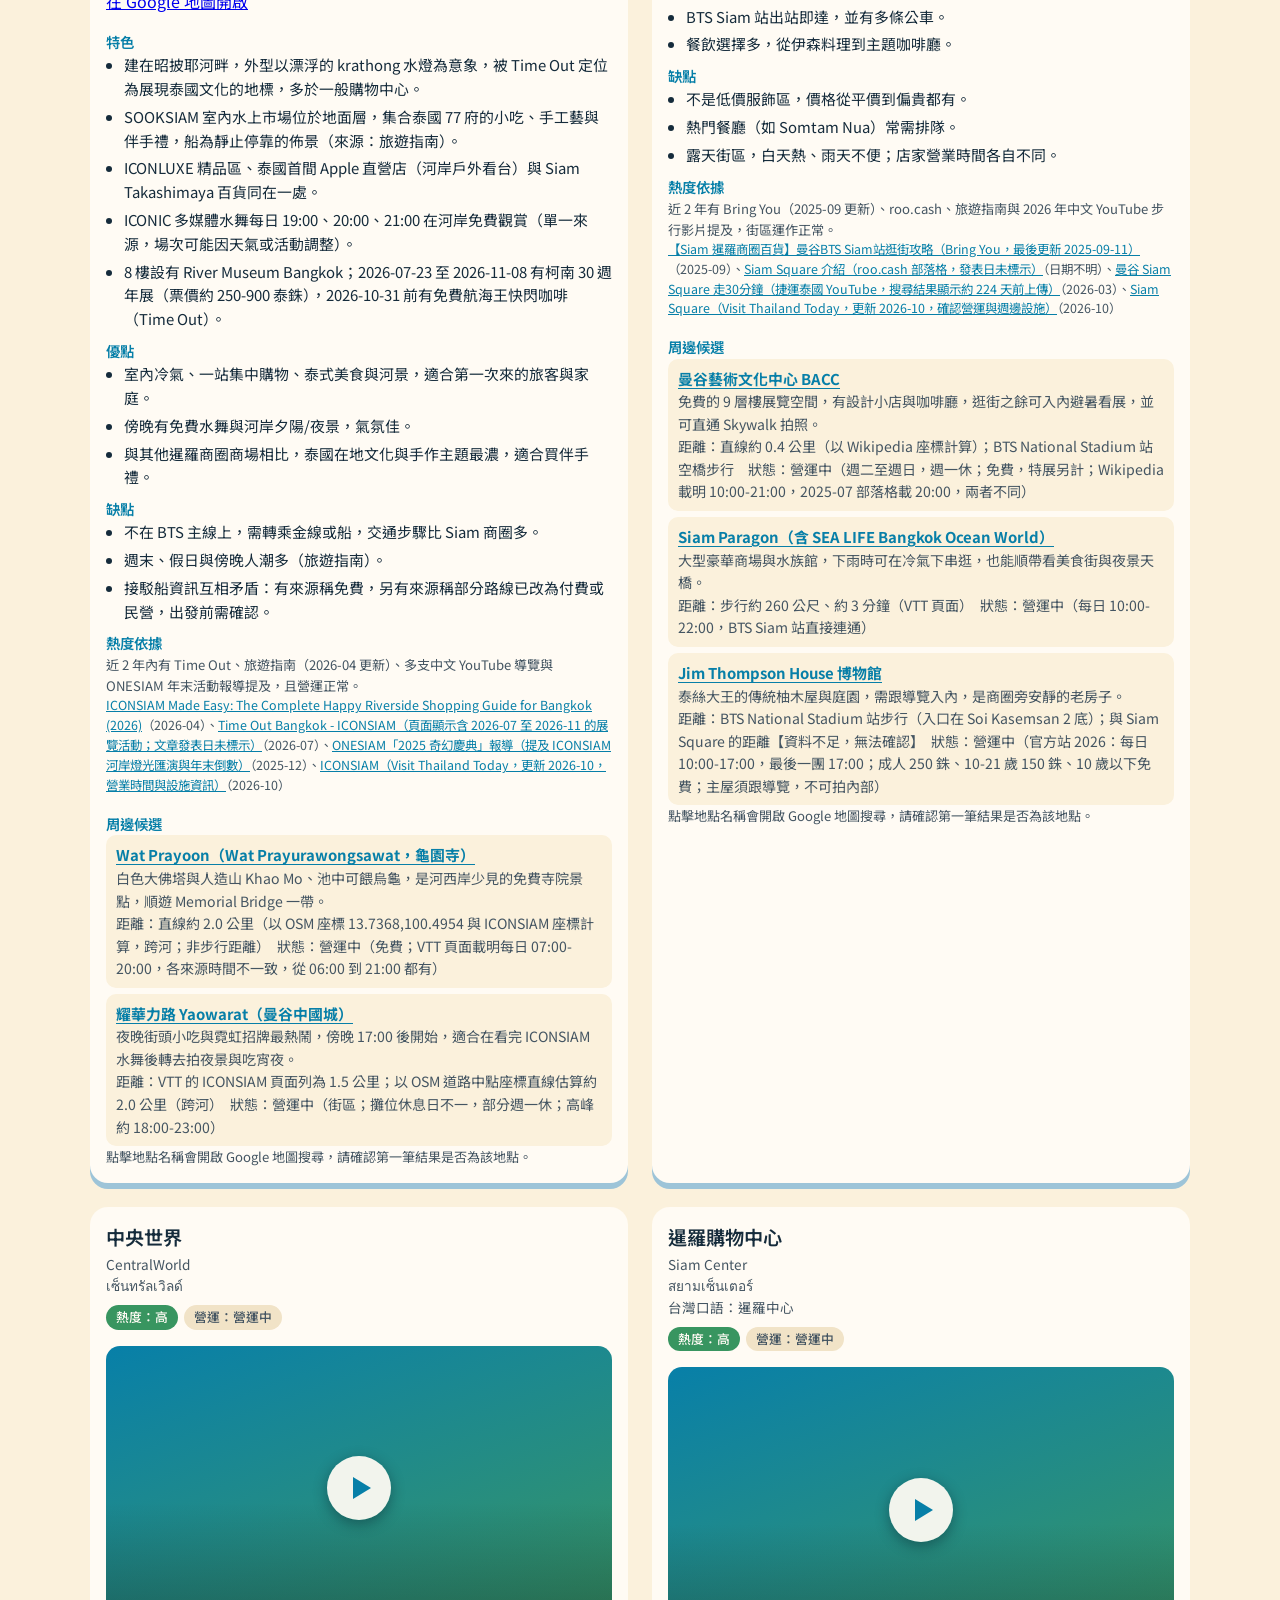
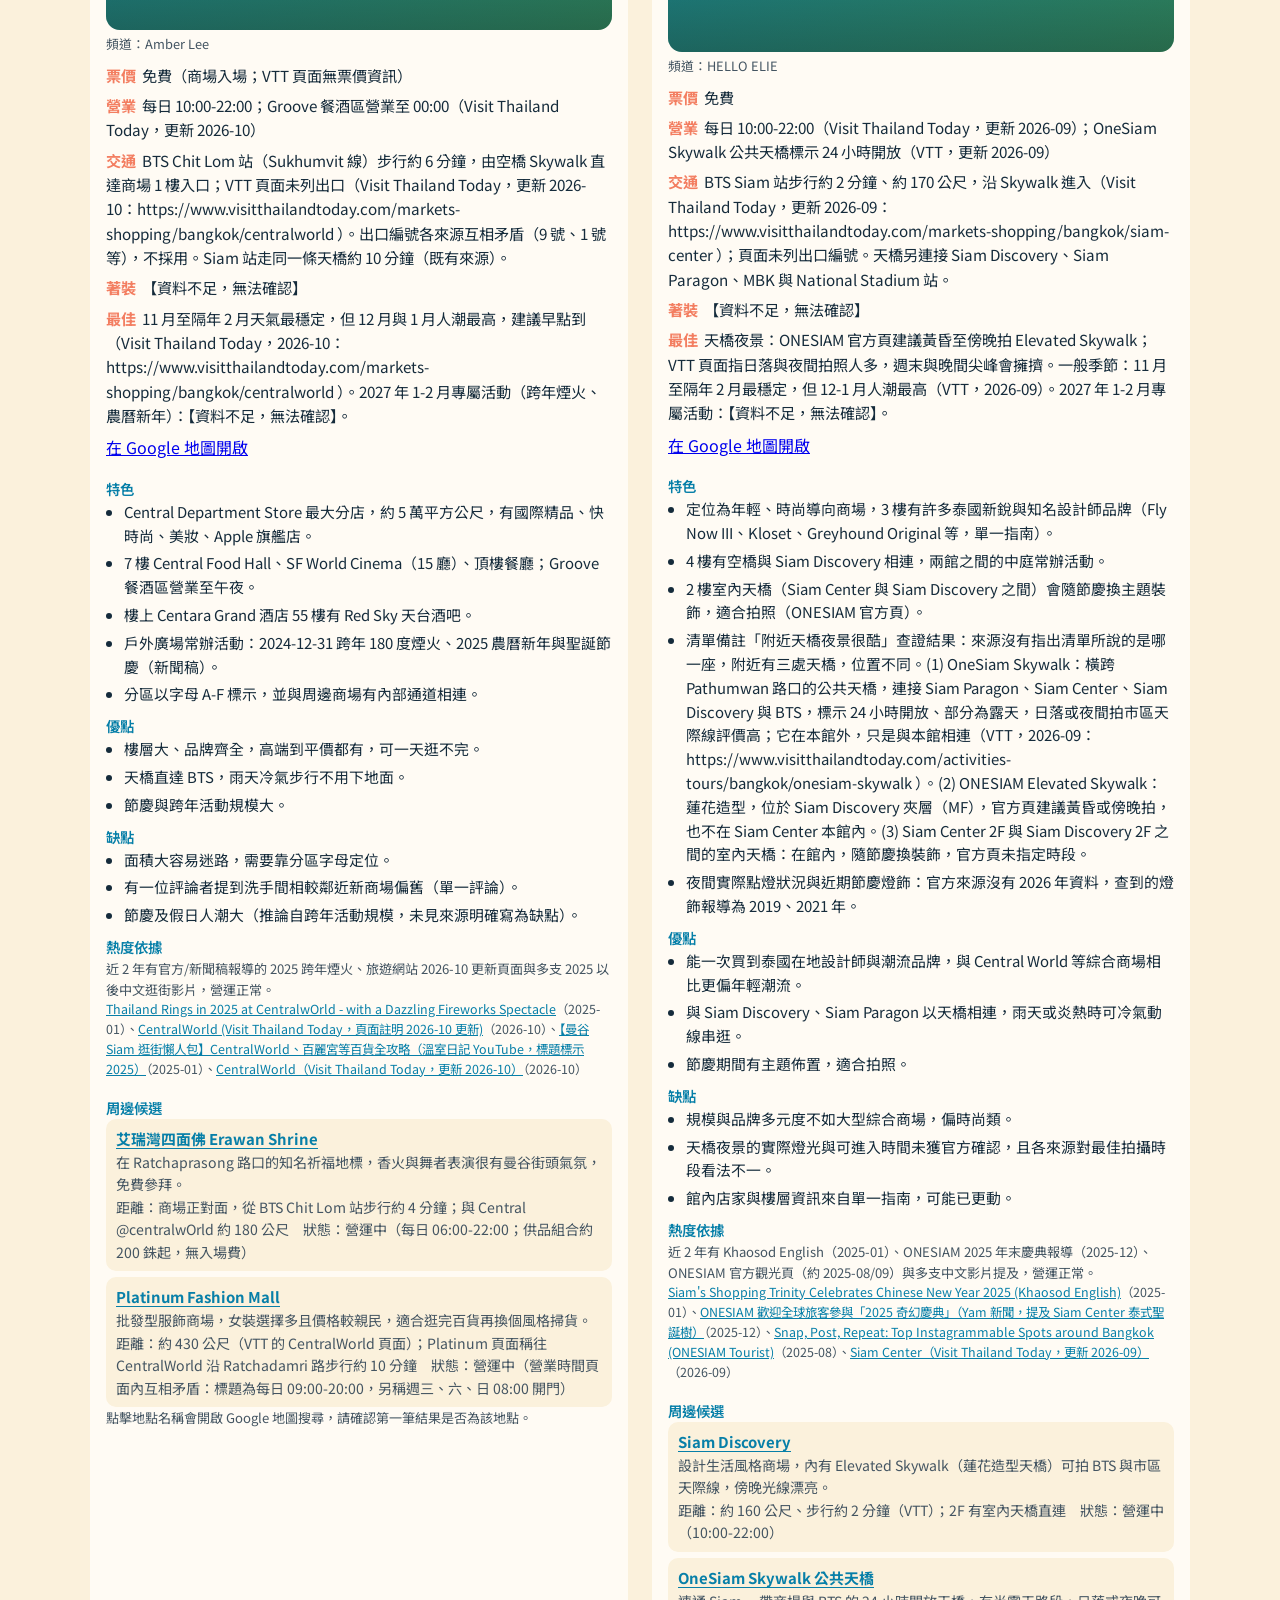
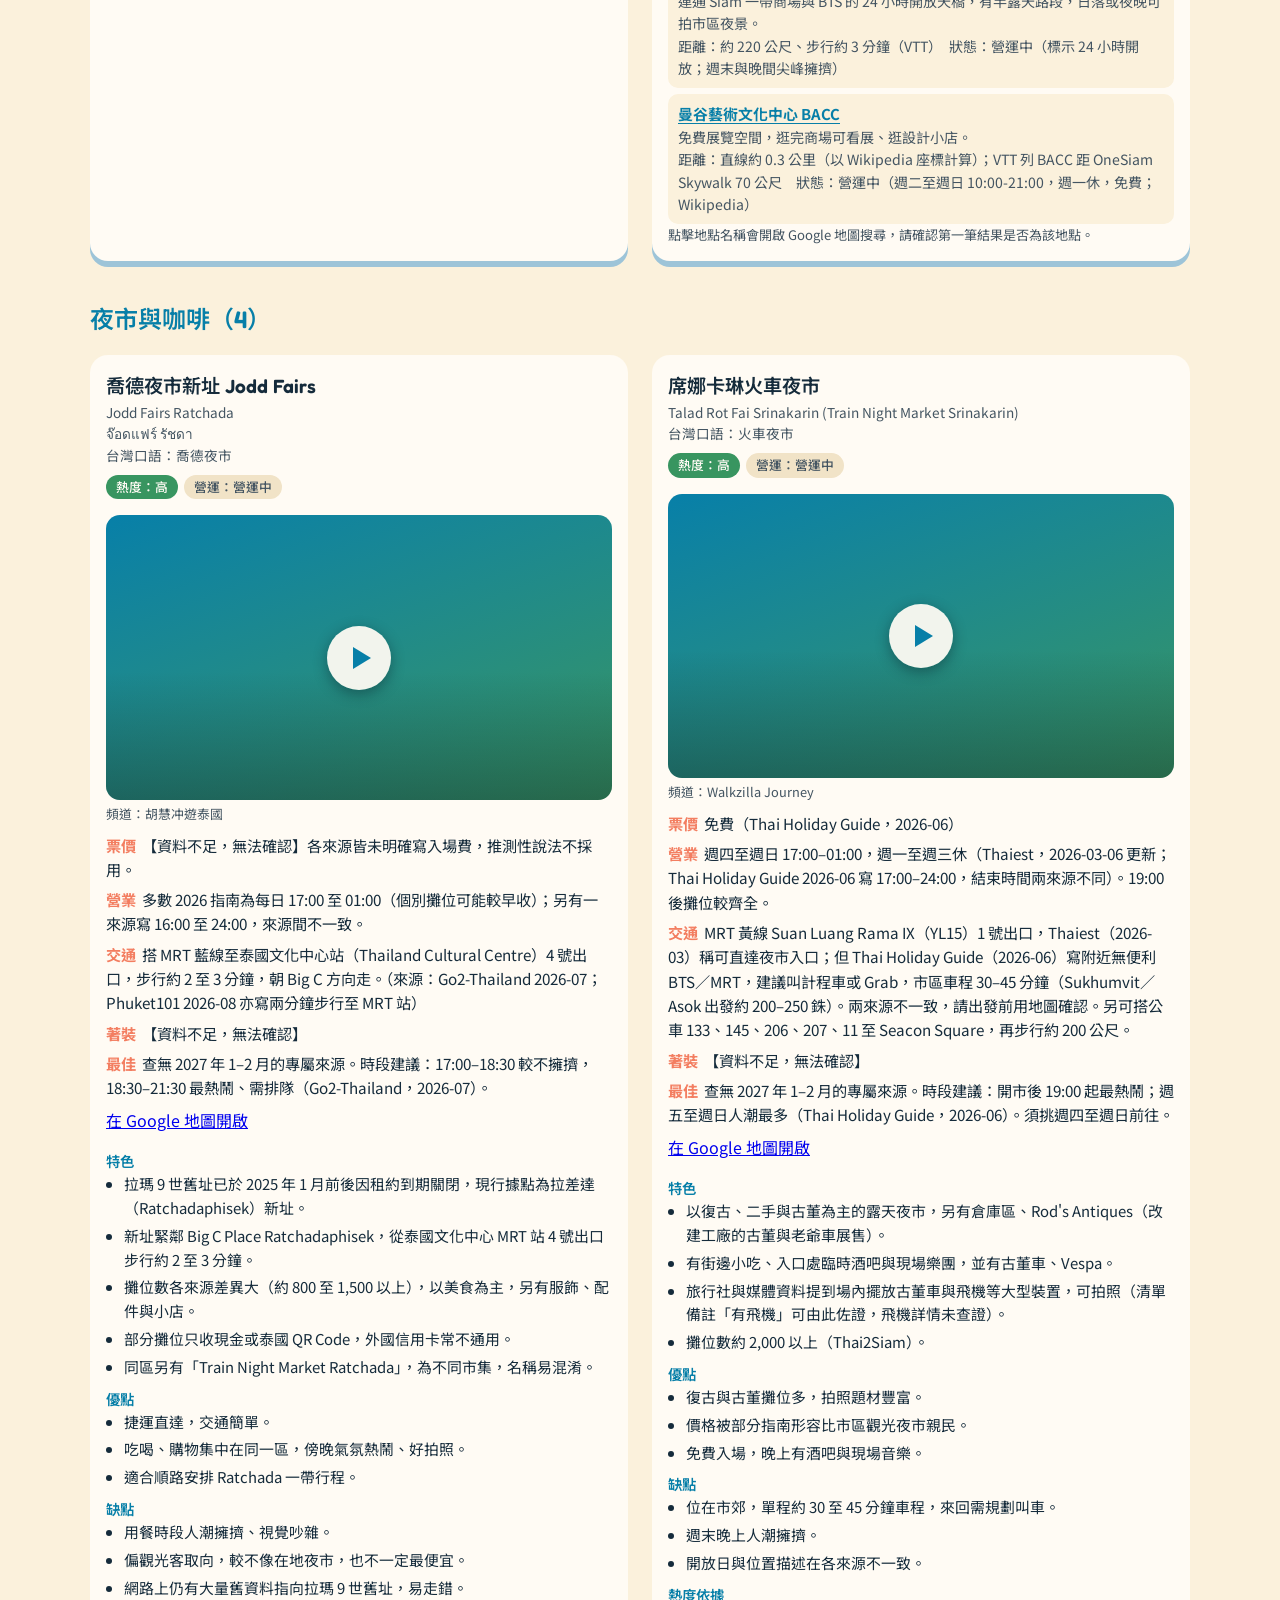
==== commit 0ea7411a: "feat(site): move list reconciliation and appendix to top of page - 附錄與清單對照移到最上方，說明 21 項的組成，避免誤以為遺漏 -" ====
--- a/site/index.html
+++ b/site/index.html
@@ -18,11 +18,11 @@
   <p class="lede">景點特色、優缺點、近兩年熱度與周邊候選，每張卡片都標示來源與查證日。</p>
   <p class="status-line" id="data-status" role="status">載入資料中…</p>
   <nav class="jump" aria-label="分類">
+    <a href="#sec-appendix">清單對照與附錄</a>
     <a href="#sec-food">餐飲</a>
     <a href="#sec-sights">寺廟與景點</a>
     <a href="#sec-malls">商場</a>
     <a href="#sec-markets">夜市與咖啡</a>
-    <a href="#sec-appendix">附錄</a>
   </nav>
 </header>
 
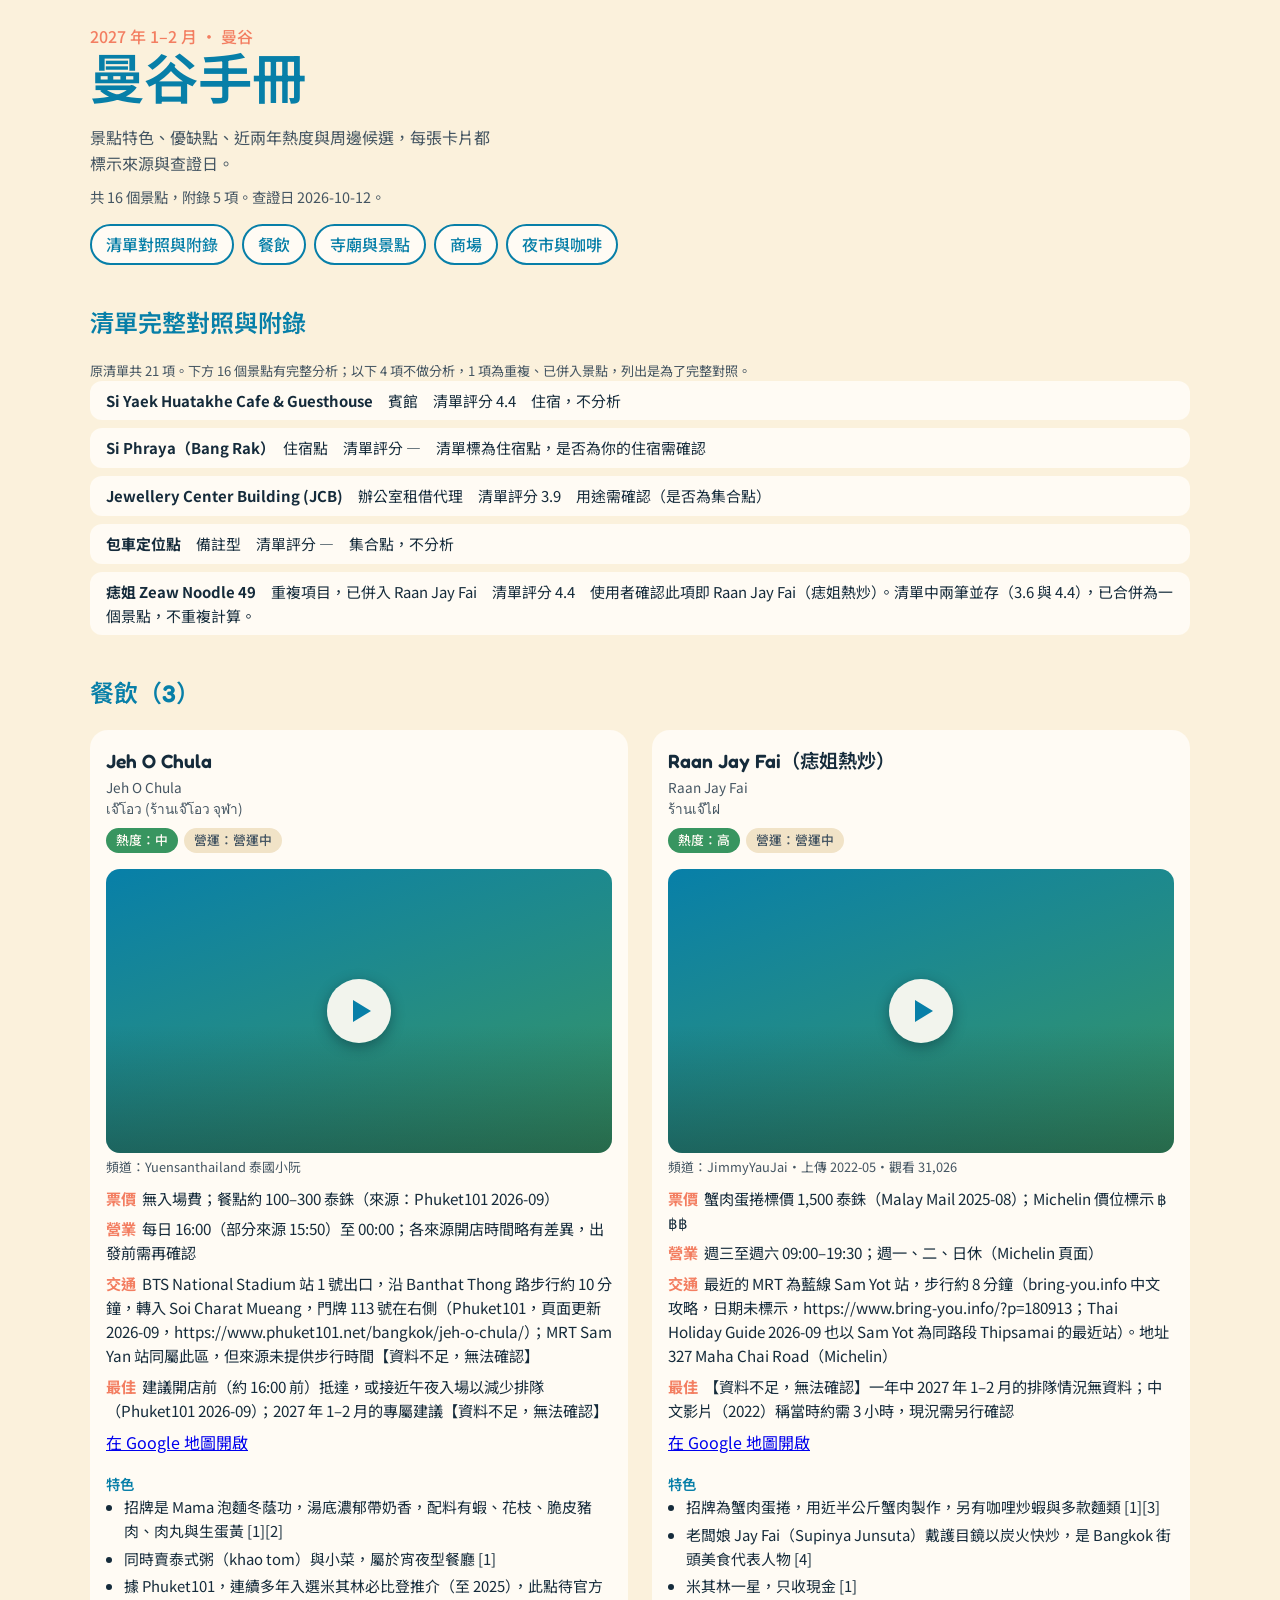
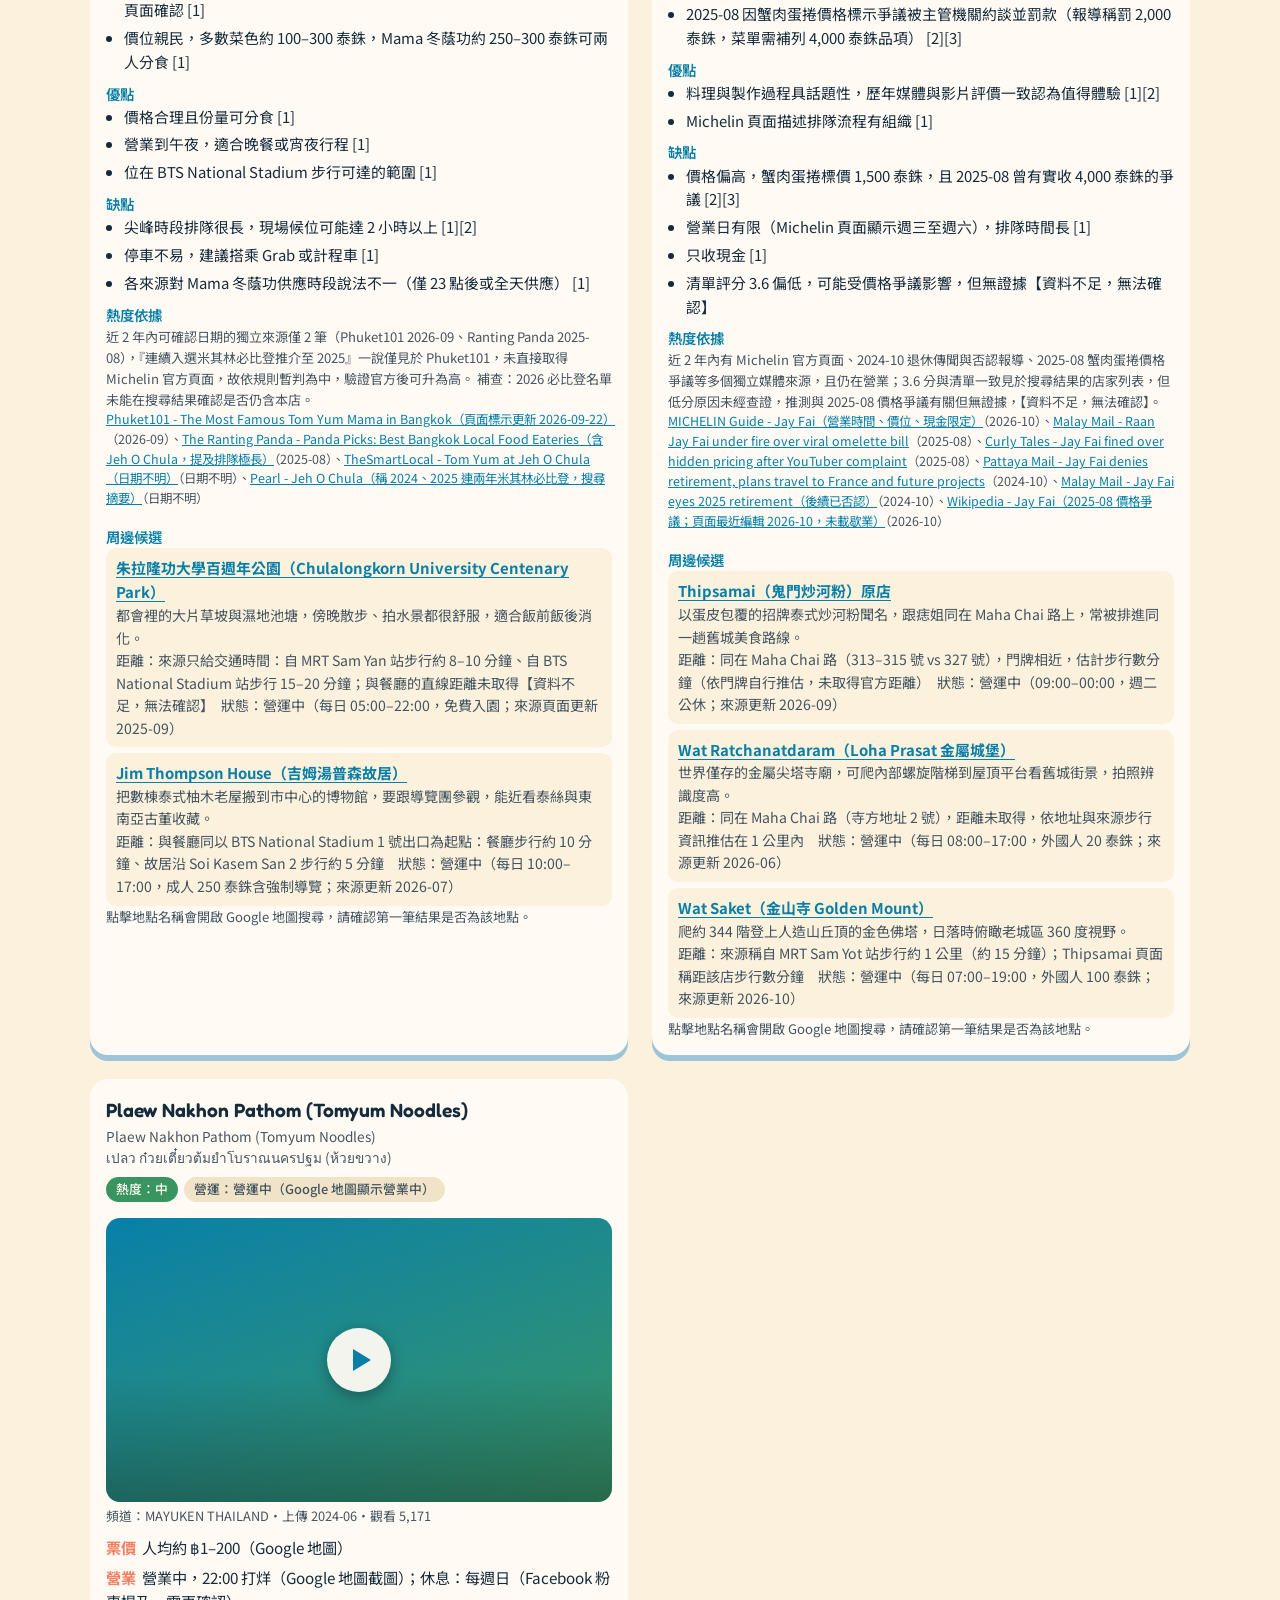
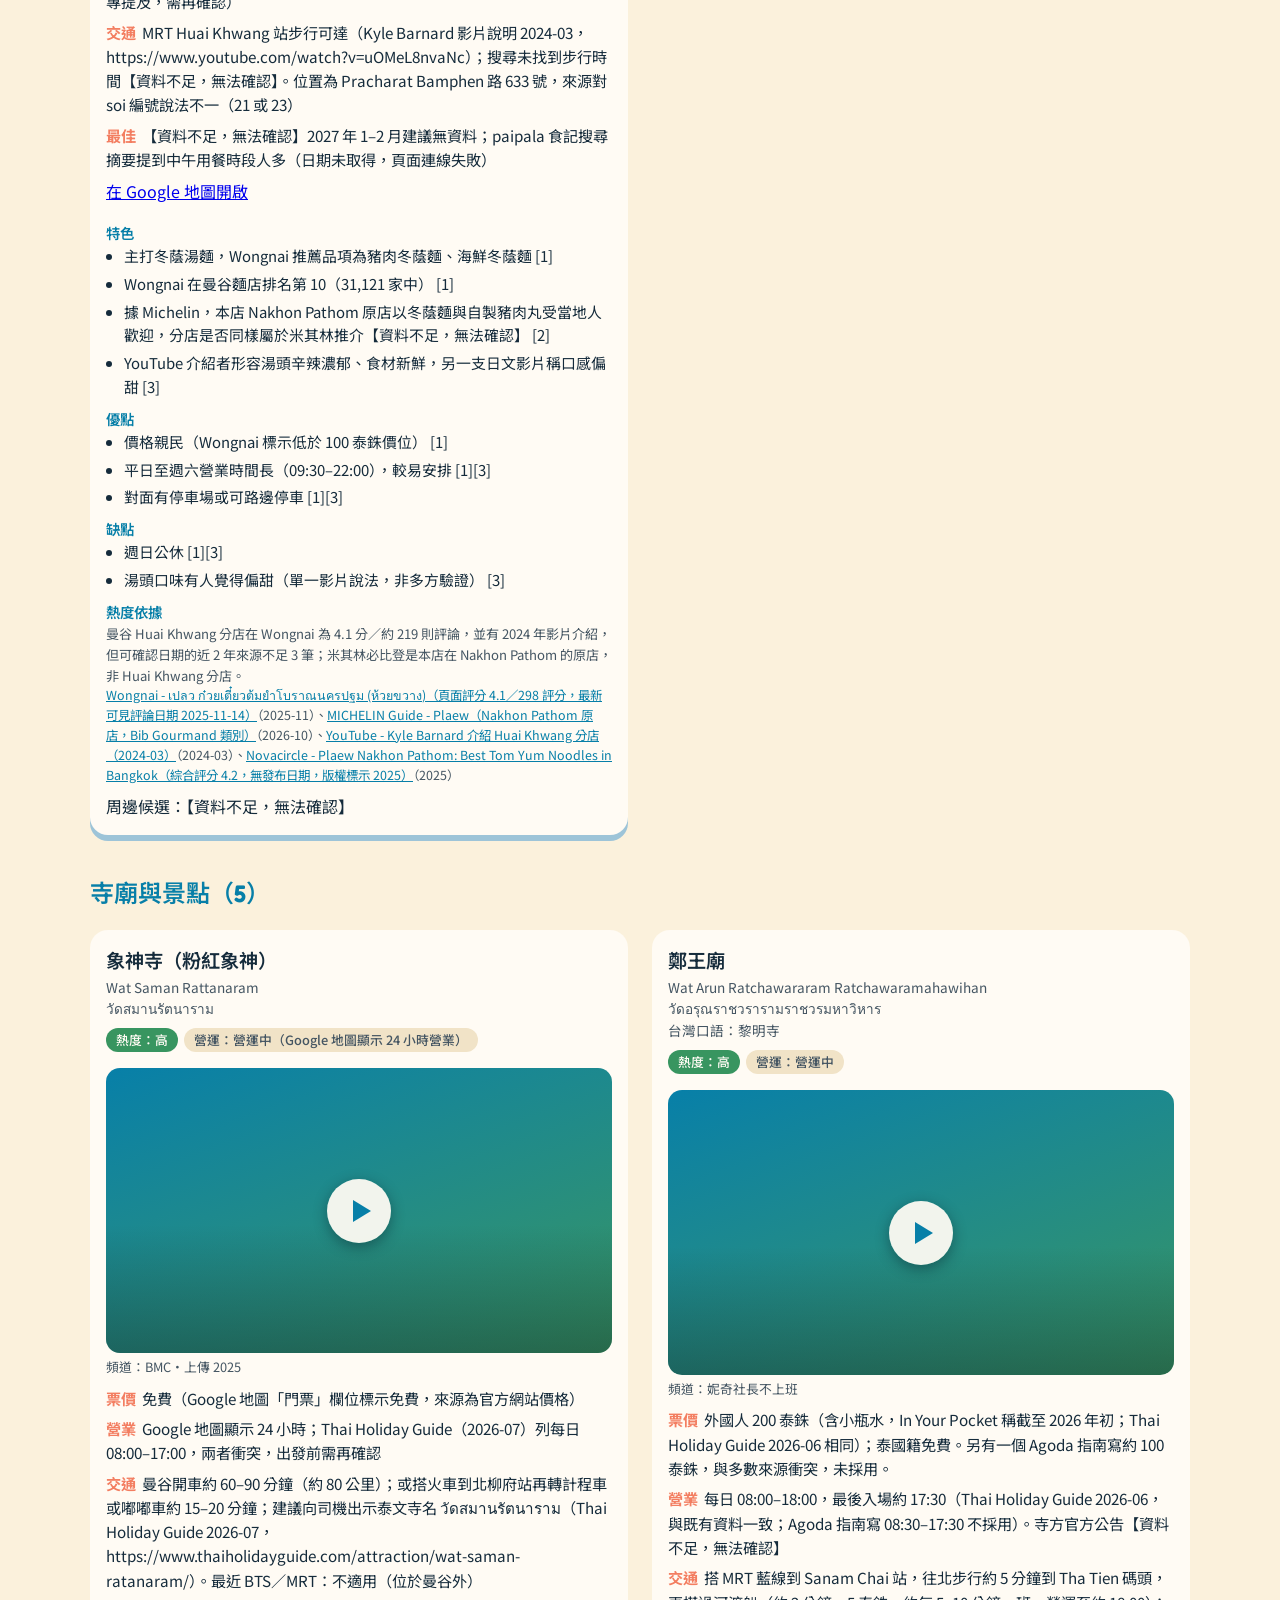
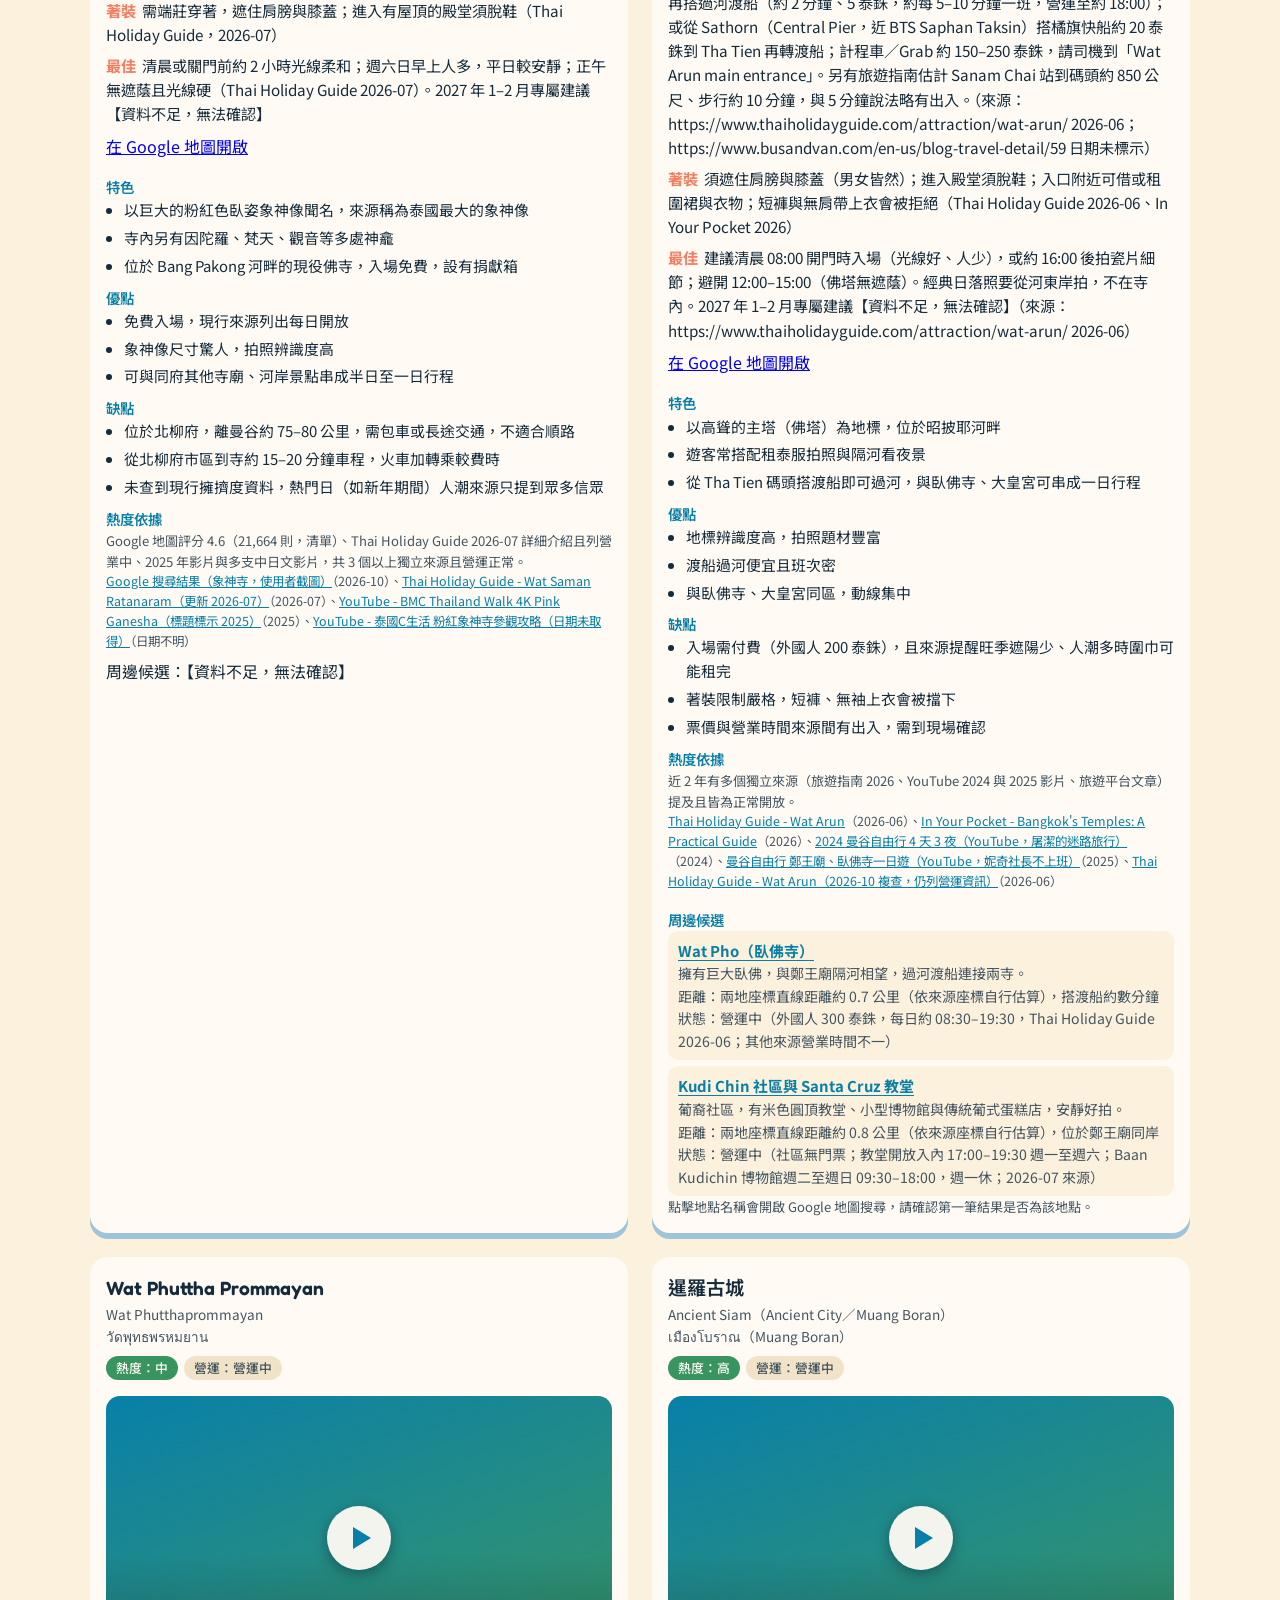
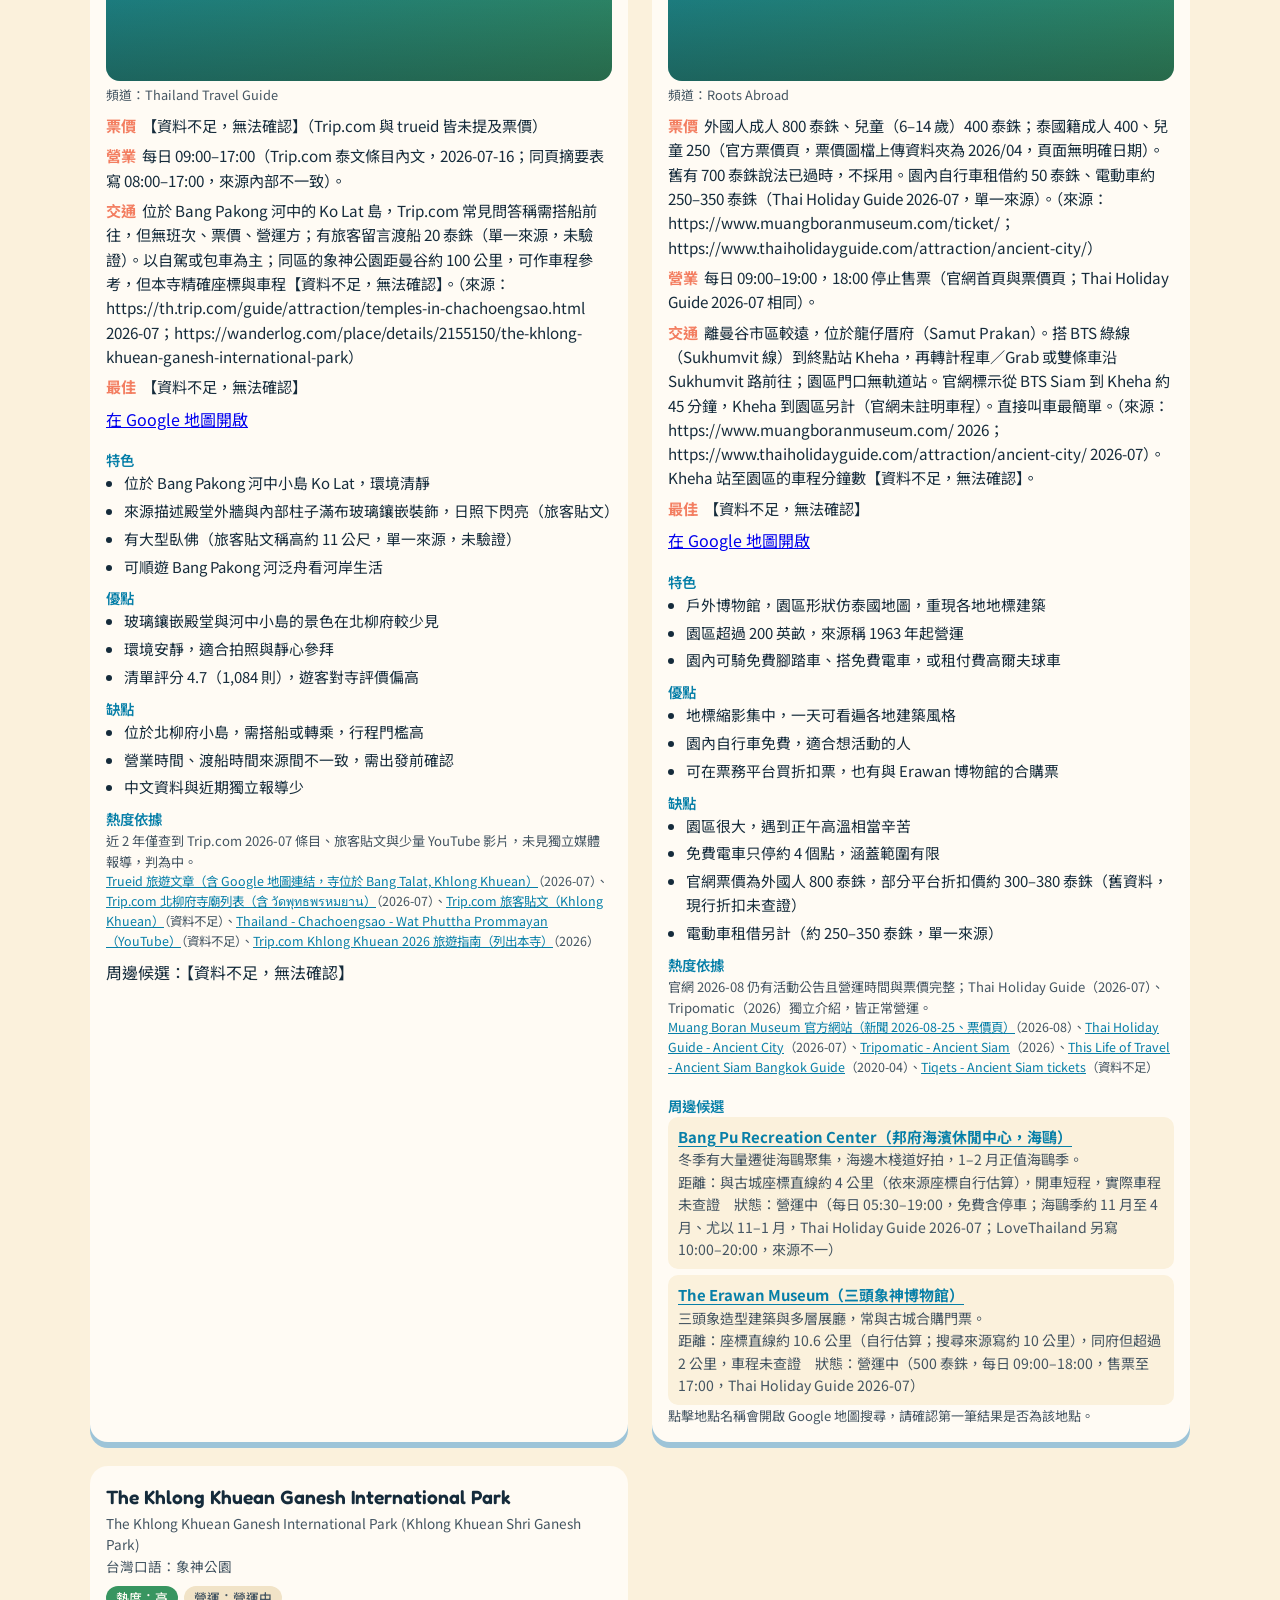
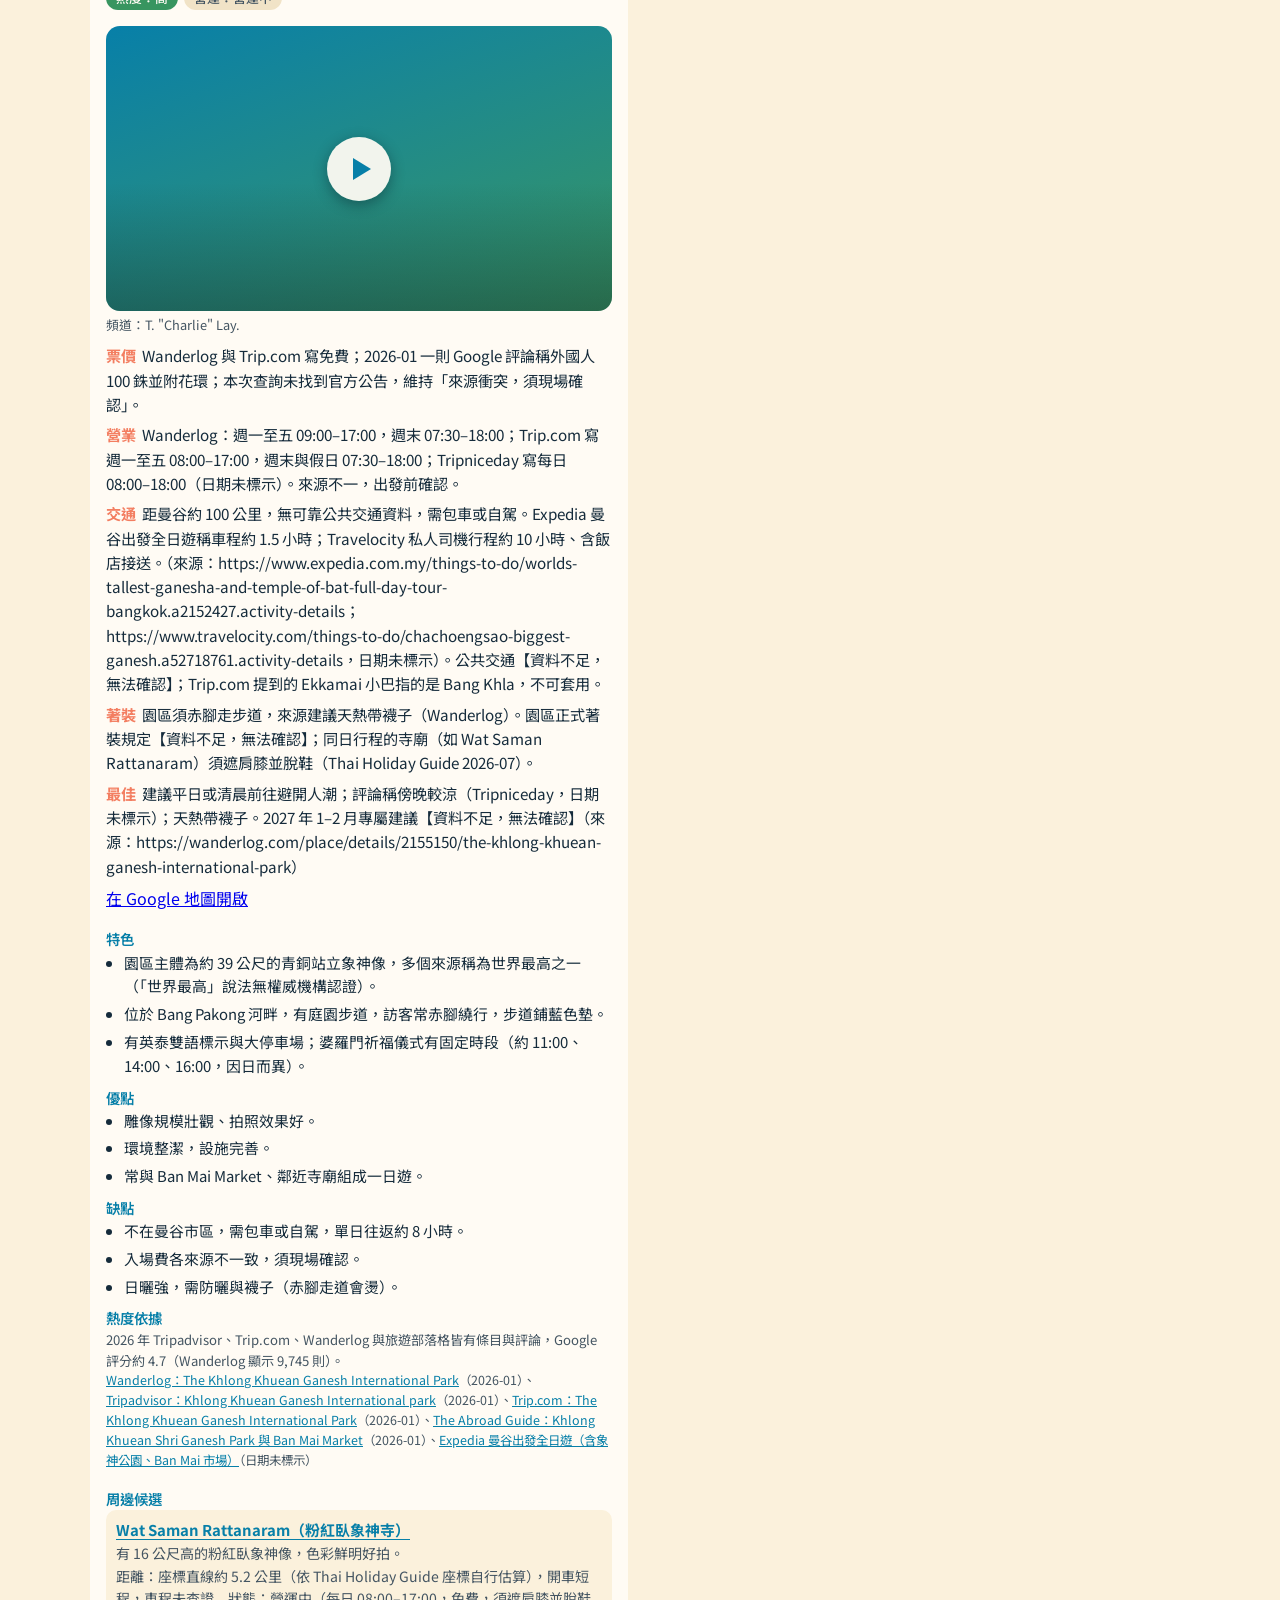
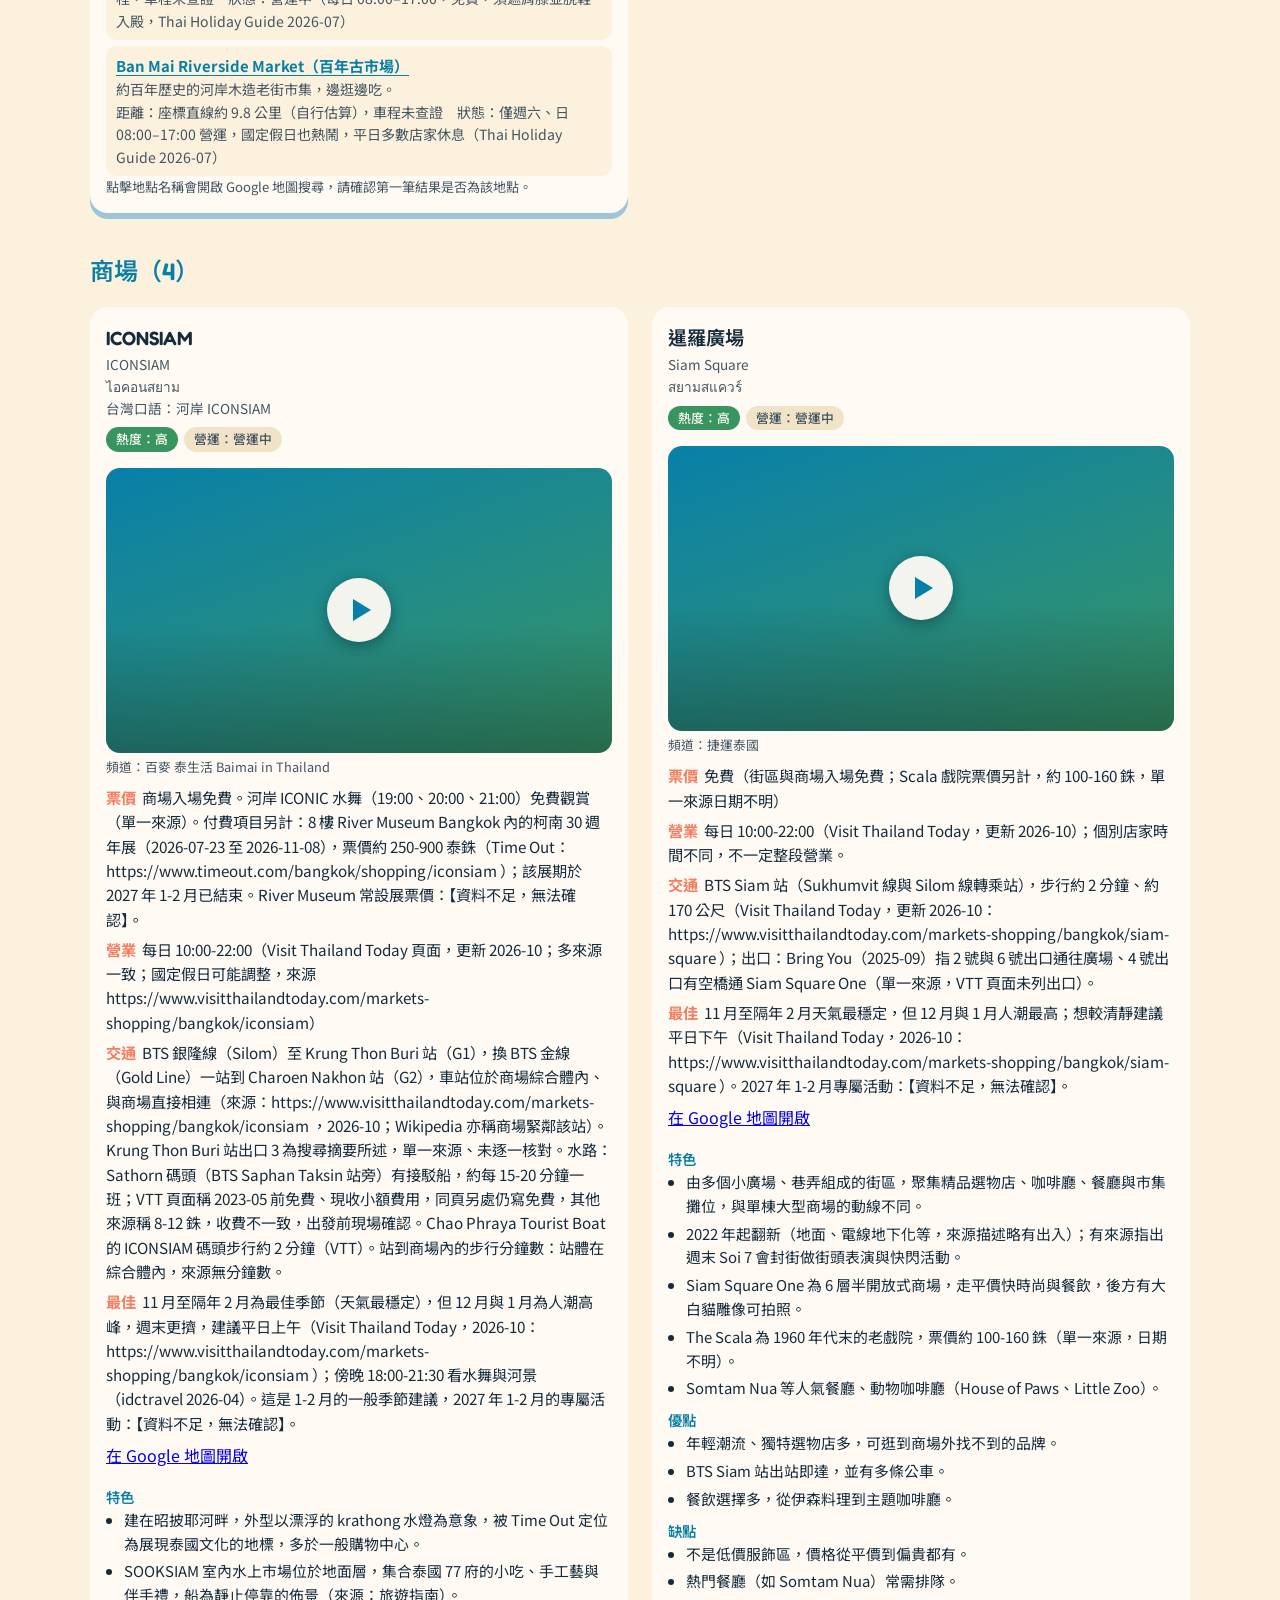
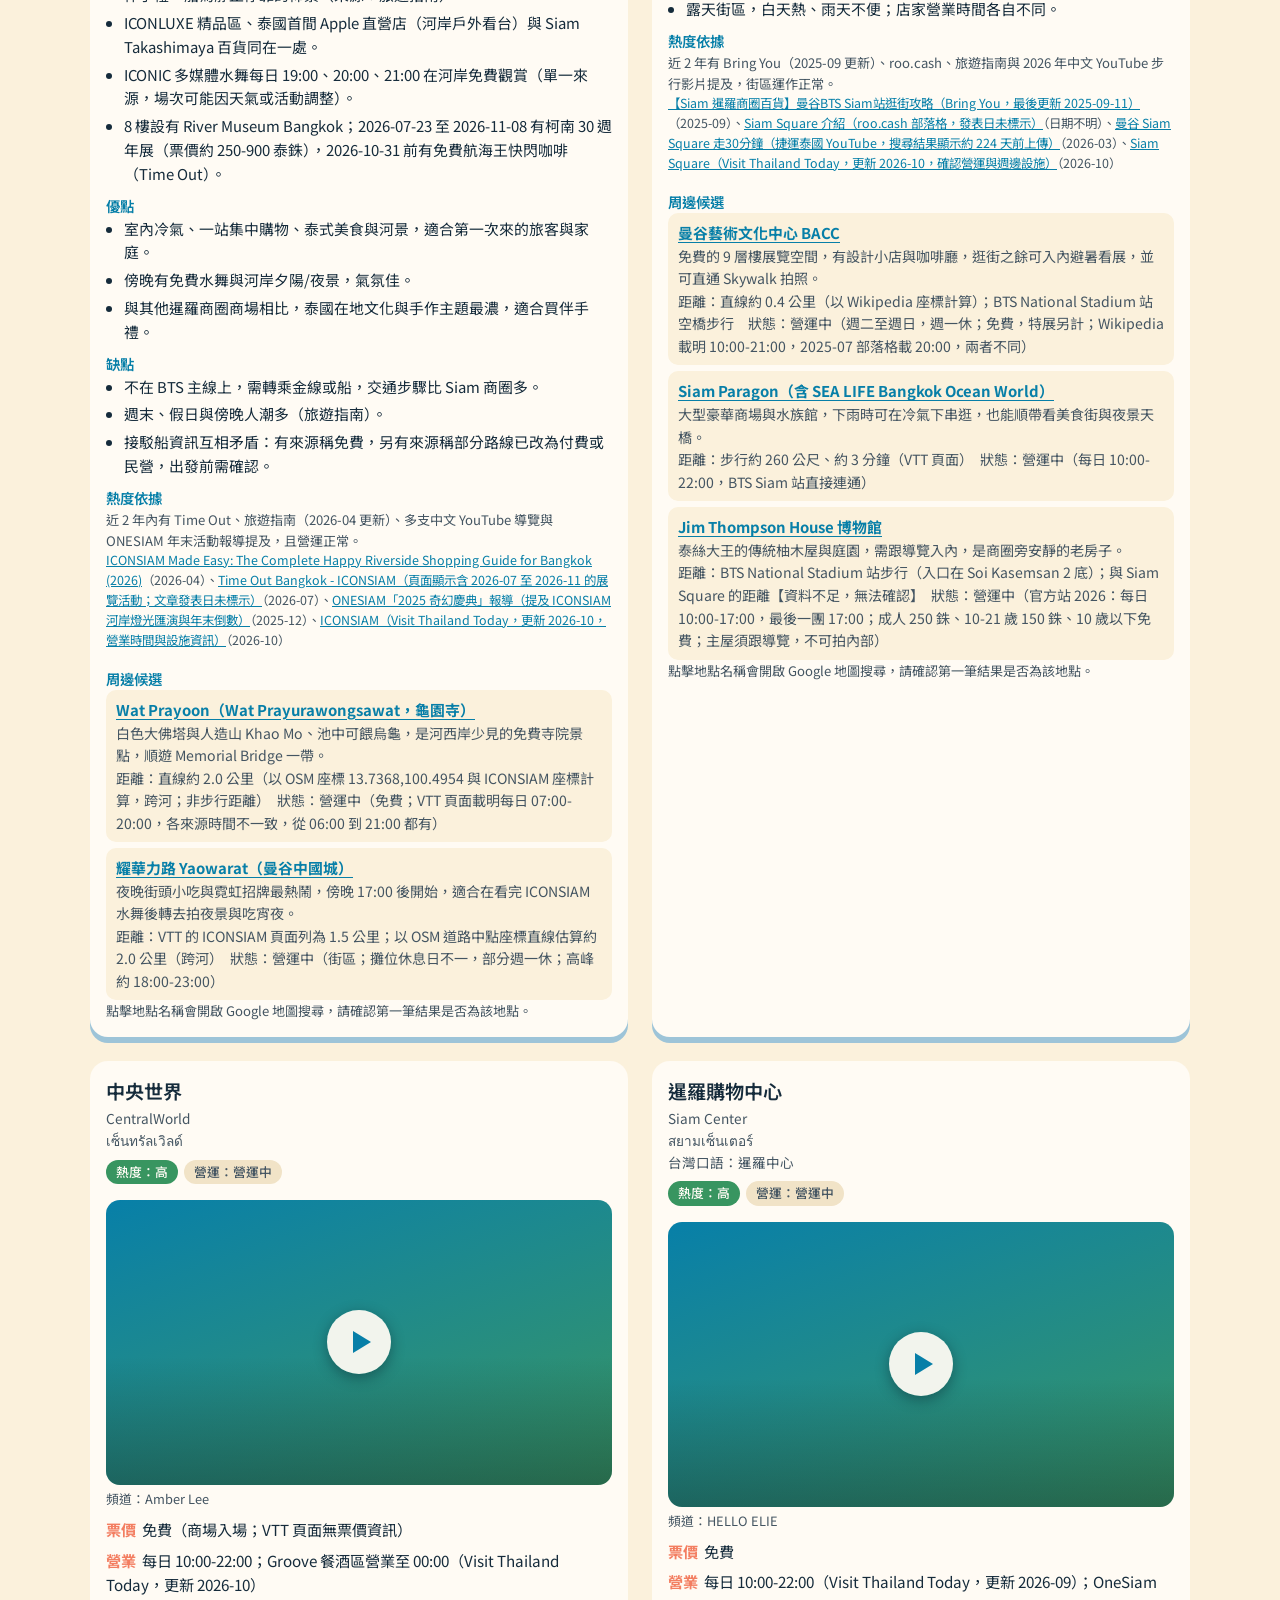
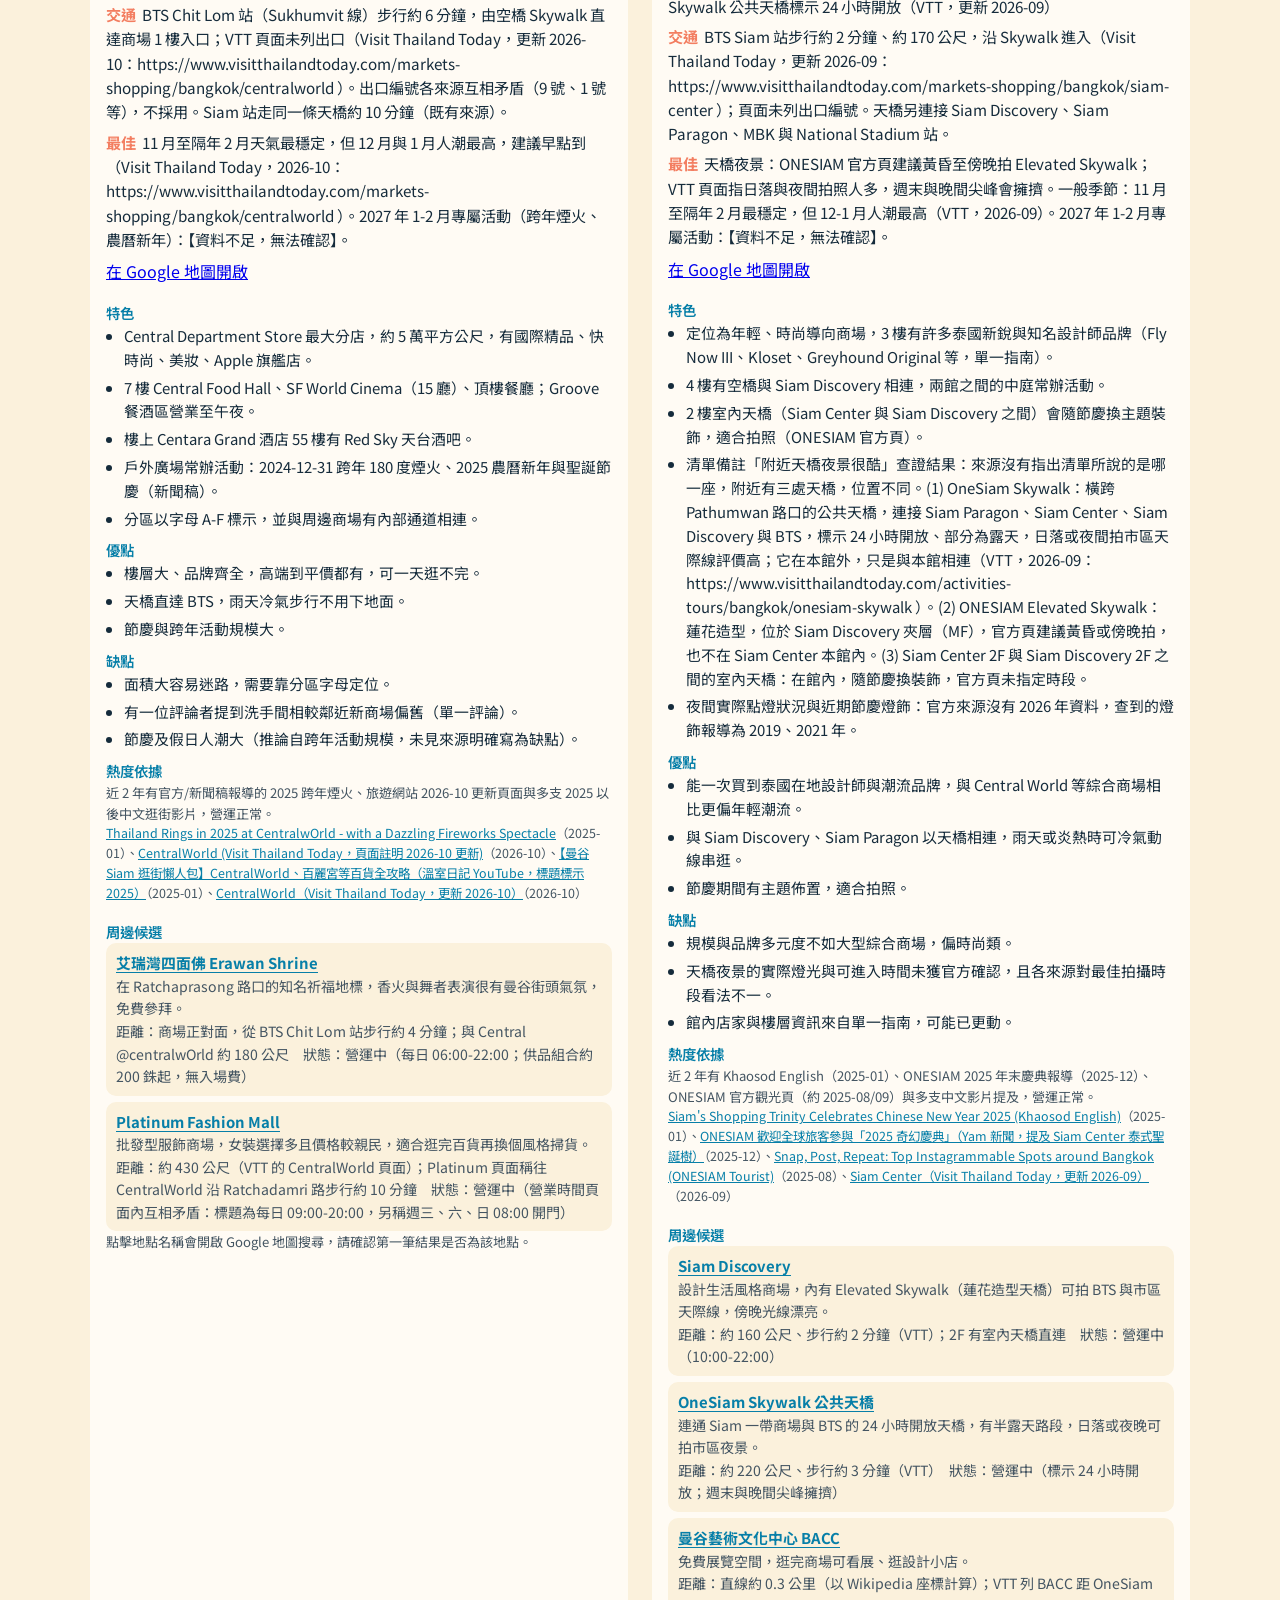
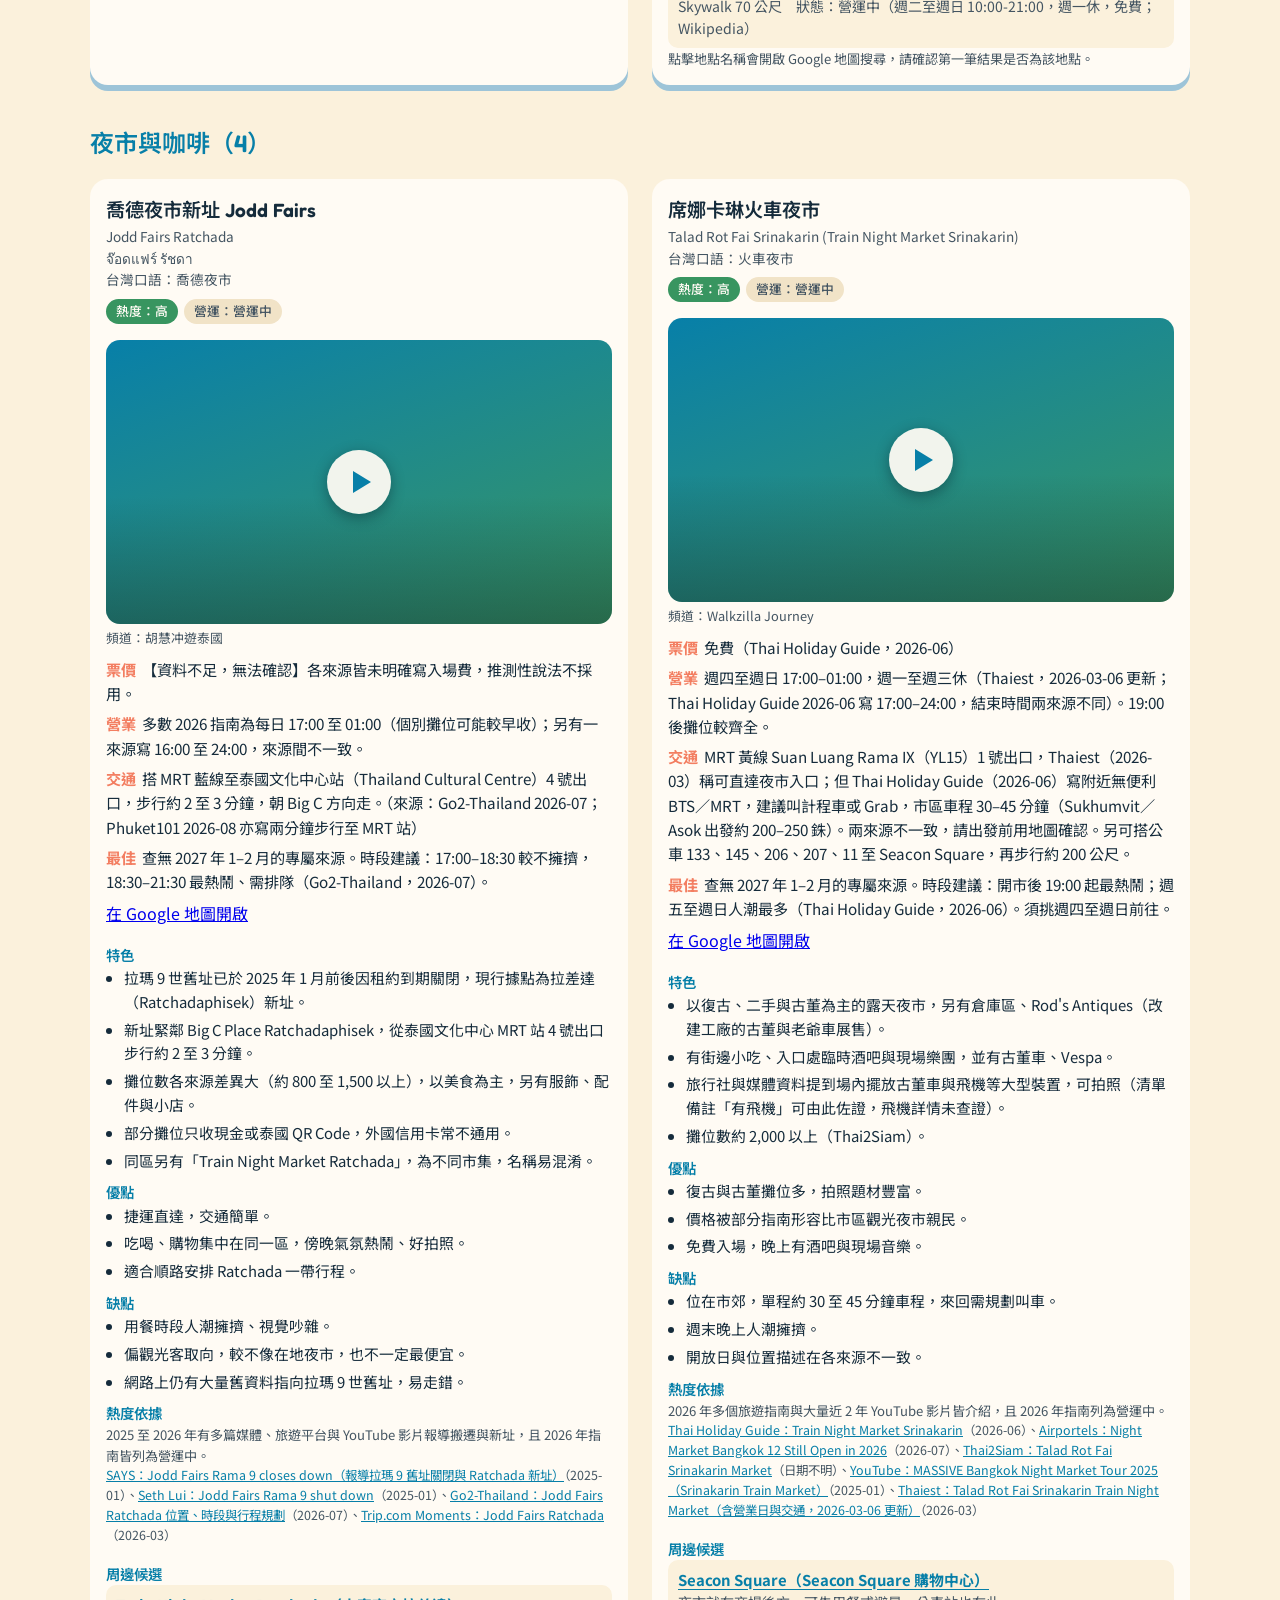
==== commit 0b916f5d: "fix(site): bust browser cache for app.js and styles.css - 附錄已移到頂端，但舊快取會顯示舊版頁面，加上版本參數強制重新載入  Co-Autho" ====
--- a/site/index.html
+++ b/site/index.html
@@ -9,7 +9,7 @@
 <link rel="preconnect" href="https://fonts.googleapis.com">
 <link rel="preconnect" href="https://fonts.gstatic.com" crossorigin>
 <link href="https://fonts.googleapis.com/css2?family=Noto+Sans+TC:wght@400;500;700&family=Fredoka:wght@500;600&display=swap" rel="stylesheet">
-<link rel="stylesheet" href="styles.css">
+<link rel="stylesheet" href="styles.css?v=3">
 </head>
 <body>
 <header class="site-head">
@@ -36,6 +36,6 @@
   <p>影片為 YouTube 官方嵌入，點擊才會載入播放器。</p>
 </footer>
 
-<script src="app.js" type="module"></script>
+<script src="app.js?v=3" type="module"></script>
 </body>
 </html>
